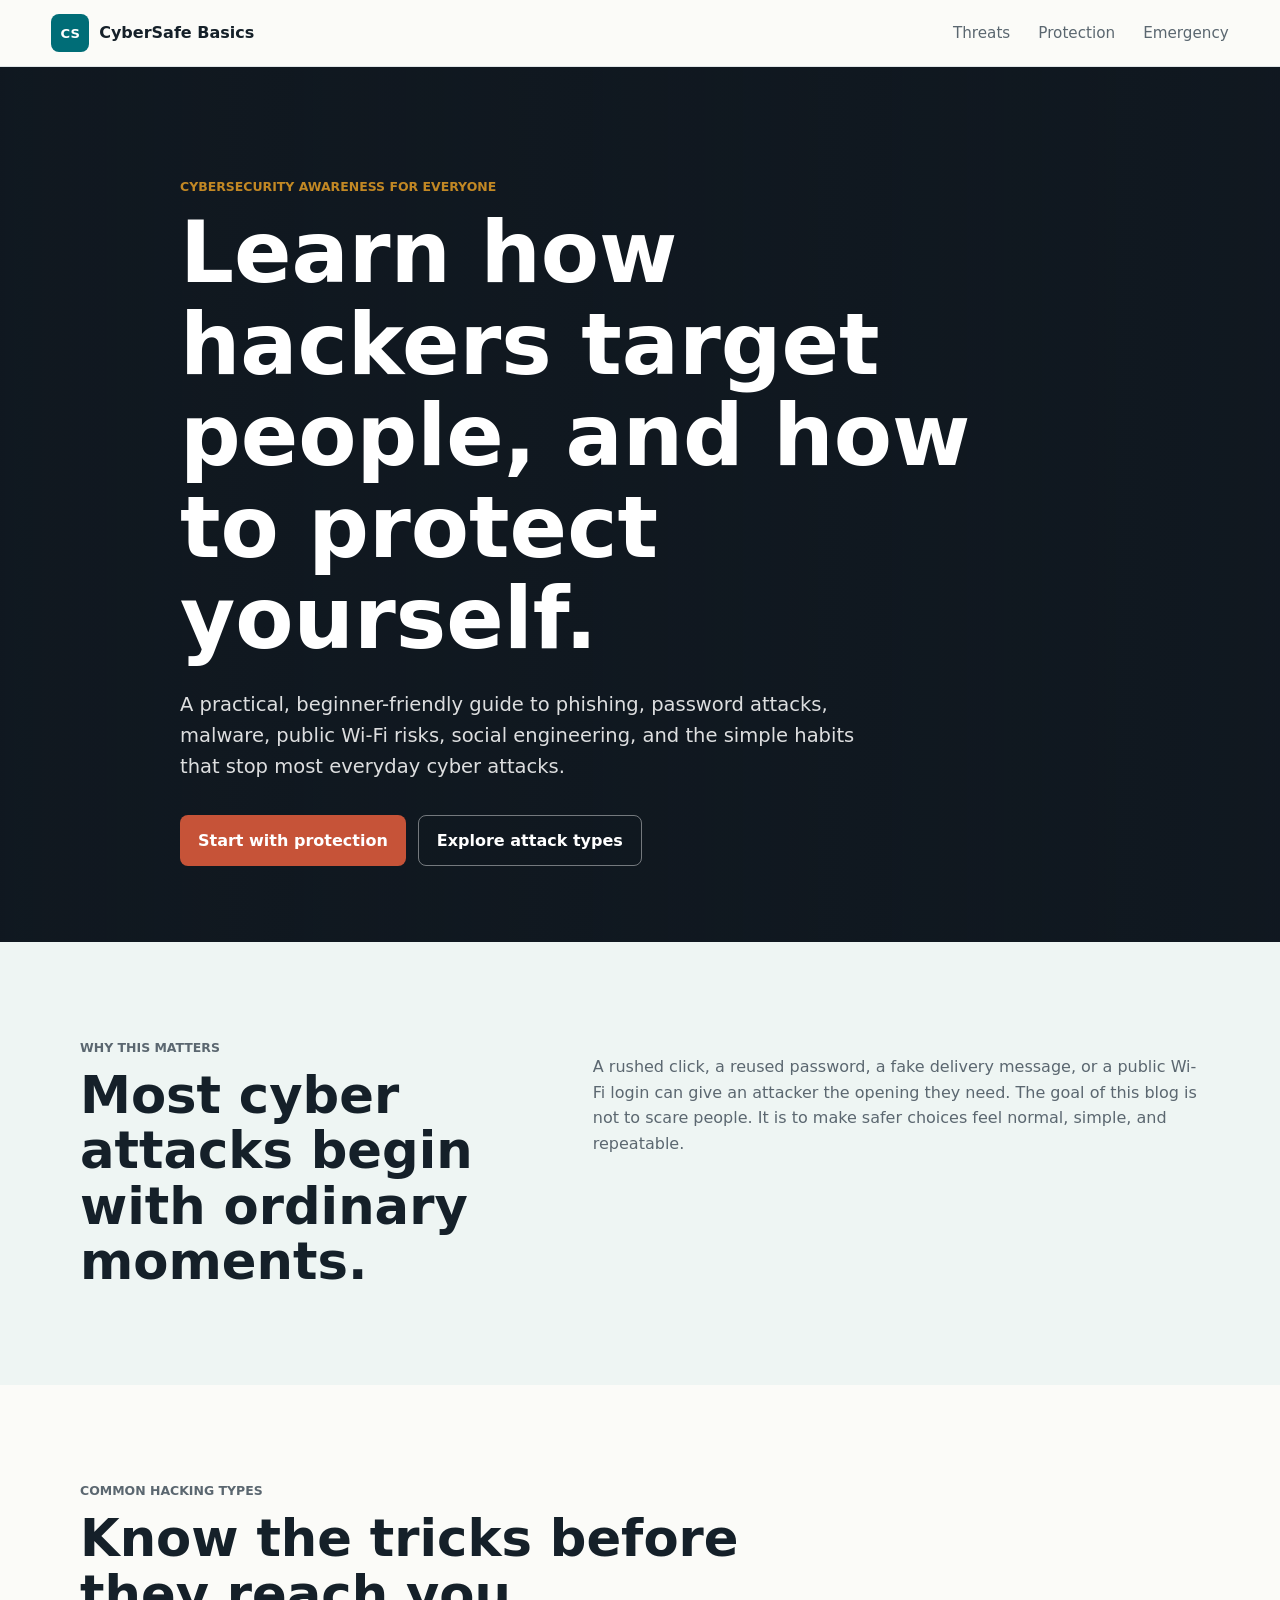
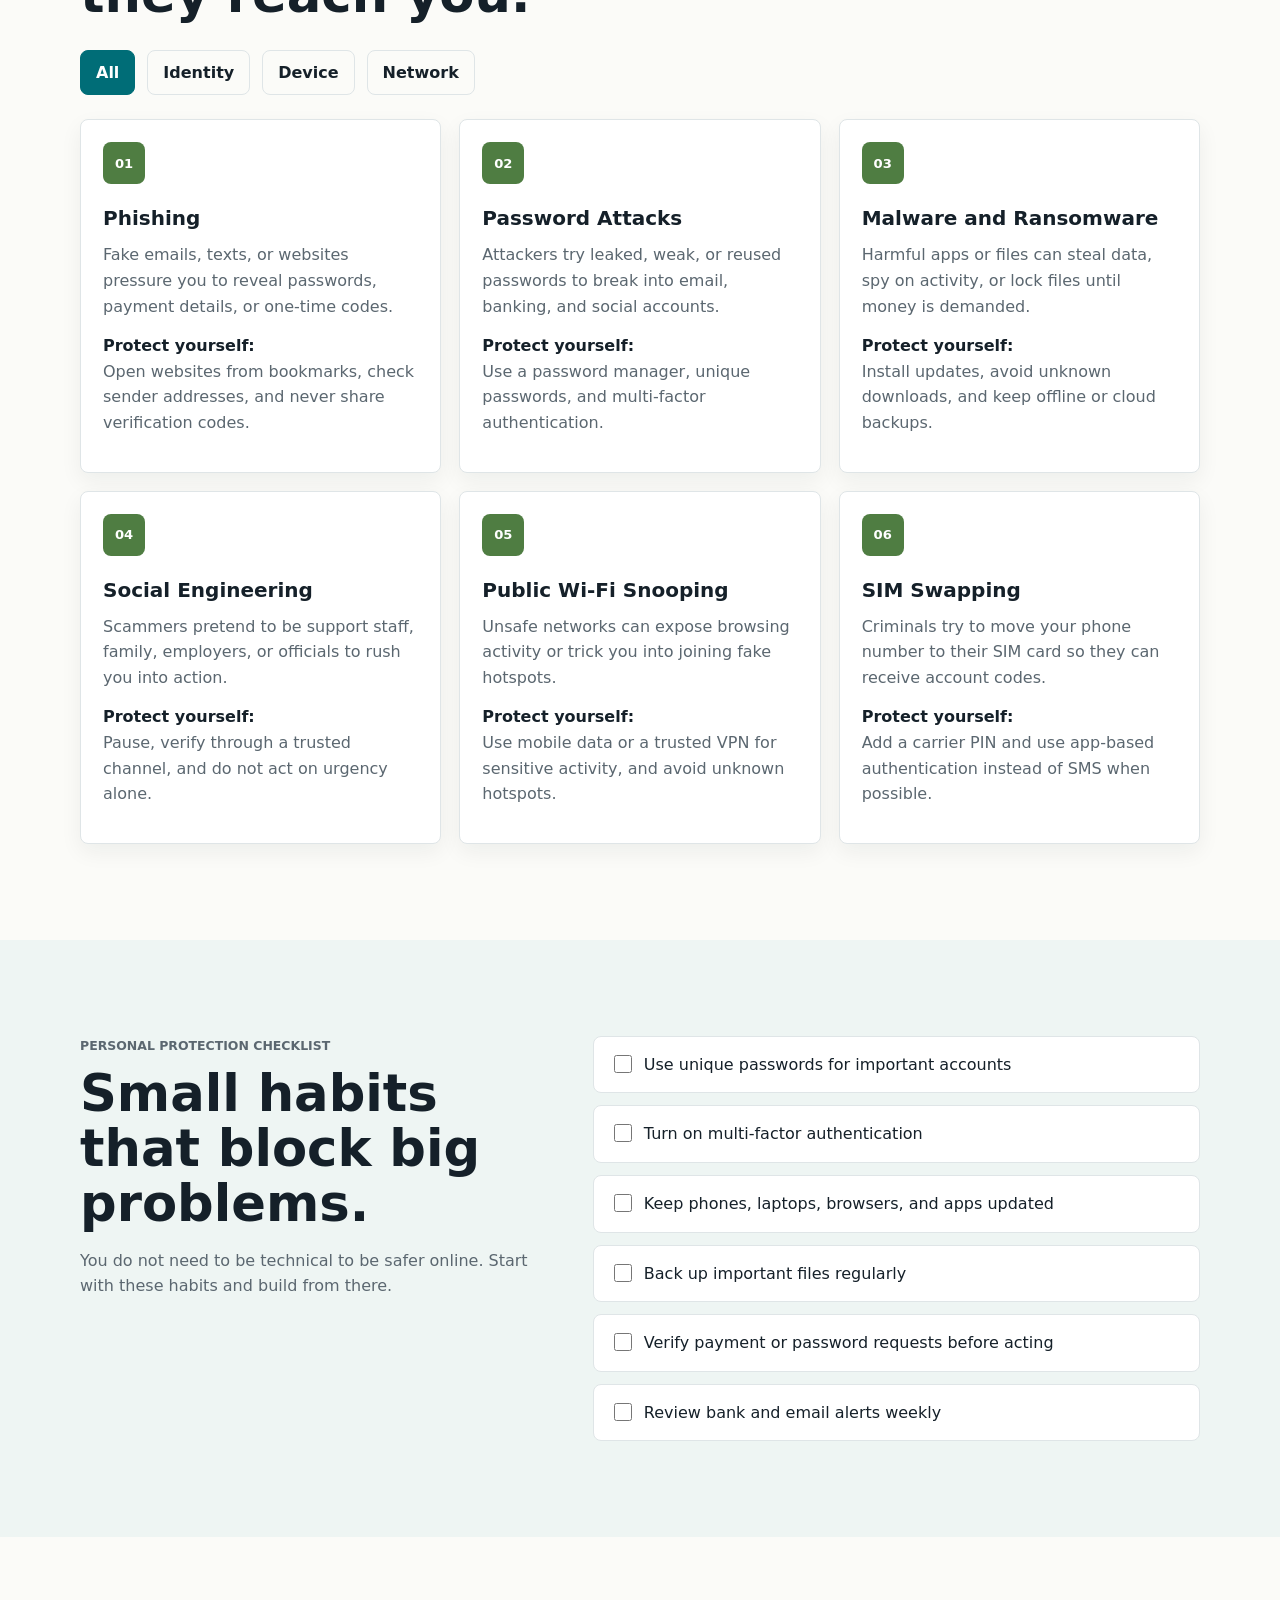
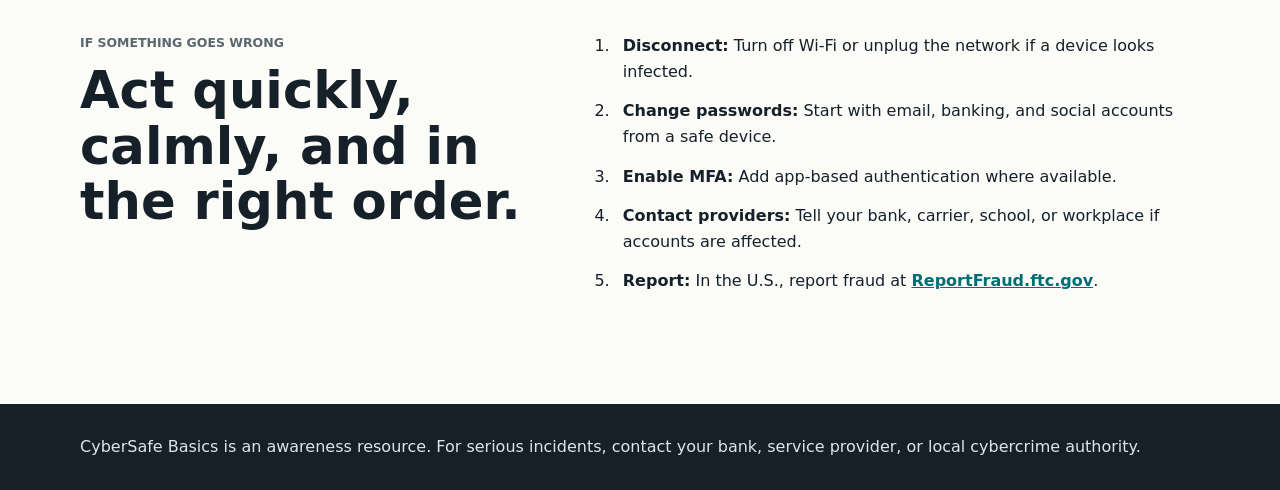
==== index.html @ d91db620 "Create cybersecurity awareness blog" ====
<!doctype html>
<html lang="en">
  <head>
    <meta charset="utf-8">
    <meta name="viewport" content="width=device-width, initial-scale=1">
    <meta
      name="description"
      content="Cybersecurity awareness blog with plain-language guides to common hacking methods and practical protection steps."
    >
    <title>CyberSafe Basics | Cybersecurity Awareness Blog</title>
    <link rel="preconnect" href="https://images.unsplash.com">
    <link rel="stylesheet" href="styles.css">
  </head>
  <body>
    <header class="site-header">
      <a class="brand" href="#top" aria-label="CyberSafe Basics home">
        <span class="brand-mark" aria-hidden="true">CS</span>
        <span>CyberSafe Basics</span>
      </a>
      <nav class="site-nav" aria-label="Primary navigation">
        <a href="#threats">Threats</a>
        <a href="#protect">Protection</a>
        <a href="#response">Emergency</a>
      </nav>
    </header>

    <main id="top">
      <section class="hero" aria-labelledby="hero-title">
        <div class="hero-media" aria-hidden="true"></div>
        <div class="hero-content">
          <p class="eyebrow">Cybersecurity awareness for everyone</p>
          <h1 id="hero-title">Learn how hackers target people, and how to protect yourself.</h1>
          <p class="hero-copy">
            A practical, beginner-friendly guide to phishing, password attacks, malware, public Wi-Fi risks,
            social engineering, and the simple habits that stop most everyday cyber attacks.
          </p>
          <div class="hero-actions">
            <a class="button button-primary" href="#protect">Start with protection</a>
            <a class="button button-secondary" href="#threats">Explore attack types</a>
          </div>
        </div>
      </section>

      <section class="intro section-band" aria-labelledby="intro-title">
        <div class="section-inner intro-grid">
          <div>
            <p class="eyebrow">Why this matters</p>
            <h2 id="intro-title">Most cyber attacks begin with ordinary moments.</h2>
          </div>
          <p>
            A rushed click, a reused password, a fake delivery message, or a public Wi-Fi login can give an attacker
            the opening they need. The goal of this blog is not to scare people. It is to make safer choices feel
            normal, simple, and repeatable.
          </p>
        </div>
      </section>

      <section class="section" id="threats" aria-labelledby="threats-title">
        <div class="section-inner">
          <div class="section-heading">
            <p class="eyebrow">Common hacking types</p>
            <h2 id="threats-title">Know the tricks before they reach you.</h2>
          </div>

          <div class="filter-bar" aria-label="Filter threat cards">
            <button class="filter-button is-active" type="button" data-filter="all">All</button>
            <button class="filter-button" type="button" data-filter="identity">Identity</button>
            <button class="filter-button" type="button" data-filter="device">Device</button>
            <button class="filter-button" type="button" data-filter="network">Network</button>
          </div>

          <div class="card-grid">
            <article class="threat-card" data-category="identity">
              <span class="card-icon" aria-hidden="true">01</span>
              <h3>Phishing</h3>
              <p>
                Fake emails, texts, or websites pressure you to reveal passwords, payment details, or one-time codes.
              </p>
              <strong>Protect yourself:</strong>
              <p>Open websites from bookmarks, check sender addresses, and never share verification codes.</p>
            </article>

            <article class="threat-card" data-category="identity">
              <span class="card-icon" aria-hidden="true">02</span>
              <h3>Password Attacks</h3>
              <p>
                Attackers try leaked, weak, or reused passwords to break into email, banking, and social accounts.
              </p>
              <strong>Protect yourself:</strong>
              <p>Use a password manager, unique passwords, and multi-factor authentication.</p>
            </article>

            <article class="threat-card" data-category="device">
              <span class="card-icon" aria-hidden="true">03</span>
              <h3>Malware and Ransomware</h3>
              <p>
                Harmful apps or files can steal data, spy on activity, or lock files until money is demanded.
              </p>
              <strong>Protect yourself:</strong>
              <p>Install updates, avoid unknown downloads, and keep offline or cloud backups.</p>
            </article>

            <article class="threat-card" data-category="identity">
              <span class="card-icon" aria-hidden="true">04</span>
              <h3>Social Engineering</h3>
              <p>
                Scammers pretend to be support staff, family, employers, or officials to rush you into action.
              </p>
              <strong>Protect yourself:</strong>
              <p>Pause, verify through a trusted channel, and do not act on urgency alone.</p>
            </article>

            <article class="threat-card" data-category="network">
              <span class="card-icon" aria-hidden="true">05</span>
              <h3>Public Wi-Fi Snooping</h3>
              <p>
                Unsafe networks can expose browsing activity or trick you into joining fake hotspots.
              </p>
              <strong>Protect yourself:</strong>
              <p>Use mobile data or a trusted VPN for sensitive activity, and avoid unknown hotspots.</p>
            </article>

            <article class="threat-card" data-category="identity">
              <span class="card-icon" aria-hidden="true">06</span>
              <h3>SIM Swapping</h3>
              <p>
                Criminals try to move your phone number to their SIM card so they can receive account codes.
              </p>
              <strong>Protect yourself:</strong>
              <p>Add a carrier PIN and use app-based authentication instead of SMS when possible.</p>
            </article>
          </div>
        </div>
      </section>

      <section class="section section-band" id="protect" aria-labelledby="protect-title">
        <div class="section-inner protection-layout">
          <div class="section-heading">
            <p class="eyebrow">Personal protection checklist</p>
            <h2 id="protect-title">Small habits that block big problems.</h2>
            <p>
              You do not need to be technical to be safer online. Start with these habits and build from there.
            </p>
          </div>
          <div class="checklist">
            <label><input type="checkbox"> Use unique passwords for important accounts</label>
            <label><input type="checkbox"> Turn on multi-factor authentication</label>
            <label><input type="checkbox"> Keep phones, laptops, browsers, and apps updated</label>
            <label><input type="checkbox"> Back up important files regularly</label>
            <label><input type="checkbox"> Verify payment or password requests before acting</label>
            <label><input type="checkbox"> Review bank and email alerts weekly</label>
          </div>
        </div>
      </section>

      <section class="section" id="response" aria-labelledby="response-title">
        <div class="section-inner response-grid">
          <div class="section-heading">
            <p class="eyebrow">If something goes wrong</p>
            <h2 id="response-title">Act quickly, calmly, and in the right order.</h2>
          </div>
          <ol class="response-list">
            <li><strong>Disconnect:</strong> Turn off Wi-Fi or unplug the network if a device looks infected.</li>
            <li><strong>Change passwords:</strong> Start with email, banking, and social accounts from a safe device.</li>
            <li><strong>Enable MFA:</strong> Add app-based authentication where available.</li>
            <li><strong>Contact providers:</strong> Tell your bank, carrier, school, or workplace if accounts are affected.</li>
            <li><strong>Report:</strong> In the U.S., report fraud at <a href="https://reportfraud.ftc.gov/">ReportFraud.ftc.gov</a>.</li>
          </ol>
        </div>
      </section>
    </main>

    <footer class="site-footer">
      <p>CyberSafe Basics is an awareness resource. For serious incidents, contact your bank, service provider, or local cybercrime authority.</p>
    </footer>

    <script src="script.js"></script>
  </body>
</html>
---- styles.css ----
:root {
  --ink: #152029;
  --muted: #5b6770;
  --paper: #fbfbf8;
  --panel: #ffffff;
  --line: #dfe5e7;
  --aqua: #006d77;
  --green: #4f7d42;
  --gold: #c28824;
  --coral: #c65338;
  --shadow: 0 18px 45px rgba(21, 32, 41, 0.12);
}

* {
  box-sizing: border-box;
}

html {
  scroll-behavior: smooth;
}

body {
  margin: 0;
  color: var(--ink);
  background: var(--paper);
  font-family: Inter, ui-sans-serif, system-ui, -apple-system, BlinkMacSystemFont, "Segoe UI", sans-serif;
  line-height: 1.6;
}

a {
  color: inherit;
}

.site-header {
  position: sticky;
  top: 0;
  z-index: 10;
  display: flex;
  align-items: center;
  justify-content: space-between;
  gap: 24px;
  padding: 14px clamp(18px, 4vw, 54px);
  background: rgba(251, 251, 248, 0.92);
  border-bottom: 1px solid var(--line);
  backdrop-filter: blur(14px);
}

.brand,
.site-nav {
  display: flex;
  align-items: center;
}

.brand {
  gap: 10px;
  color: var(--ink);
  font-weight: 800;
  text-decoration: none;
}

.brand-mark {
  display: inline-grid;
  width: 38px;
  height: 38px;
  place-items: center;
  color: #fff;
  background: var(--aqua);
  border-radius: 8px;
  font-size: 0.82rem;
}

.site-nav {
  gap: clamp(12px, 3vw, 28px);
  color: var(--muted);
  font-size: 0.95rem;
}

.site-nav a {
  text-decoration: none;
}

.site-nav a:hover,
.site-nav a:focus {
  color: var(--aqua);
}

.hero {
  position: relative;
  min-height: 82vh;
  display: grid;
  align-items: end;
  overflow: hidden;
  background: #101820;
}

.hero-media {
  position: absolute;
  inset: 0;
  background:
    linear-gradient(90deg, rgba(16, 24, 32, 0.86), rgba(16, 24, 32, 0.32)),
    url("https://images.unsplash.com/photo-1550751827-4bd374c3f58b?auto=format&fit=crop&w=1800&q=80");
  background-position: center;
  background-size: cover;
}

.hero-content {
  position: relative;
  width: min(920px, calc(100% - 36px));
  margin: 0 auto;
  padding: 110px 0 76px;
  color: #fff;
}

.eyebrow {
  margin: 0 0 10px;
  color: var(--gold);
  font-size: 0.78rem;
  font-weight: 800;
  letter-spacing: 0;
  text-transform: uppercase;
}

.hero h1,
.section-heading h2,
.intro h2 {
  margin: 0;
  line-height: 1.08;
}

.hero h1 {
  max-width: 820px;
  font-size: clamp(2.35rem, 7vw, 5.3rem);
}

.hero-copy {
  max-width: 710px;
  margin: 24px 0 0;
  color: rgba(255, 255, 255, 0.86);
  font-size: clamp(1rem, 2vw, 1.22rem);
}

.hero-actions,
.filter-bar {
  display: flex;
  flex-wrap: wrap;
  gap: 12px;
}

.hero-actions {
  margin-top: 32px;
}

.button,
.filter-button {
  min-height: 44px;
  border-radius: 8px;
  font: inherit;
  font-weight: 800;
  cursor: pointer;
}

.button {
  display: inline-flex;
  align-items: center;
  justify-content: center;
  padding: 12px 18px;
  text-decoration: none;
}

.button-primary {
  color: #fff;
  background: var(--coral);
}

.button-secondary {
  color: #fff;
  border: 1px solid rgba(255, 255, 255, 0.42);
}

.section,
.section-band {
  padding: clamp(54px, 8vw, 96px) clamp(18px, 4vw, 54px);
}

.section-band {
  background: #eef5f3;
}

.section-inner {
  width: min(1120px, 100%);
  margin: 0 auto;
}

.intro-grid,
.protection-layout,
.response-grid {
  display: grid;
  grid-template-columns: minmax(0, 0.85fr) minmax(0, 1.15fr);
  gap: clamp(28px, 5vw, 70px);
  align-items: start;
}

.intro p,
.section-heading p {
  color: var(--muted);
}

.intro h2,
.section-heading h2 {
  max-width: 760px;
  font-size: clamp(2rem, 4vw, 3.25rem);
}

.section-heading {
  margin-bottom: 28px;
}

.filter-bar {
  margin-bottom: 24px;
}

.filter-button {
  padding: 9px 15px;
  color: var(--ink);
  background: transparent;
  border: 1px solid var(--line);
}

.filter-button.is-active,
.filter-button:hover,
.filter-button:focus {
  color: #fff;
  background: var(--aqua);
  border-color: var(--aqua);
}

.card-grid {
  display: grid;
  grid-template-columns: repeat(3, minmax(0, 1fr));
  gap: 18px;
}

.threat-card {
  min-height: 312px;
  padding: 22px;
  background: var(--panel);
  border: 1px solid var(--line);
  border-radius: 8px;
  box-shadow: 0 8px 22px rgba(21, 32, 41, 0.06);
}

.threat-card.is-hidden {
  display: none;
}

.card-icon {
  display: inline-grid;
  width: 42px;
  height: 42px;
  place-items: center;
  color: #fff;
  background: var(--green);
  border-radius: 8px;
  font-size: 0.82rem;
  font-weight: 900;
}

.threat-card h3 {
  margin: 18px 0 8px;
  font-size: 1.25rem;
}

.threat-card p {
  margin: 0 0 14px;
  color: var(--muted);
}

.checklist {
  display: grid;
  gap: 12px;
}

.checklist label {
  display: grid;
  grid-template-columns: 22px 1fr;
  gap: 12px;
  align-items: start;
  padding: 15px 16px;
  background: #fff;
  border: 1px solid var(--line);
  border-radius: 8px;
}

.checklist input {
  width: 18px;
  height: 18px;
  margin-top: 3px;
  accent-color: var(--aqua);
}

.response-list {
  margin: 0;
  padding-left: 22px;
}

.response-list li {
  margin-bottom: 14px;
  padding-left: 8px;
}

.response-list a {
  color: var(--aqua);
  font-weight: 800;
}

.site-footer {
  padding: 30px clamp(18px, 4vw, 54px);
  color: #dfe5e7;
  background: var(--ink);
}

.site-footer p {
  width: min(1120px, 100%);
  margin: 0 auto;
}

@media (max-width: 860px) {
  .site-header,
  .site-nav {
    align-items: flex-start;
  }

  .site-header {
    flex-direction: column;
    gap: 12px;
  }

  .hero {
    min-height: 76vh;
  }

  .intro-grid,
  .protection-layout,
  .response-grid {
    grid-template-columns: 1fr;
  }

  .card-grid {
    grid-template-columns: repeat(2, minmax(0, 1fr));
  }
}

@media (max-width: 580px) {
  .site-nav {
    width: 100%;
    justify-content: space-between;
    gap: 8px;
    font-size: 0.9rem;
  }

  .hero-content {
    padding-bottom: 50px;
  }

  .hero-media {
    background:
      linear-gradient(0deg, rgba(16, 24, 32, 0.88), rgba(16, 24, 32, 0.4)),
      url("https://images.unsplash.com/photo-1550751827-4bd374c3f58b?auto=format&fit=crop&w=1000&q=75");
    background-position: center;
    background-size: cover;
  }

  .button {
    width: 100%;
  }

  .card-grid {
    grid-template-columns: 1fr;
  }
}
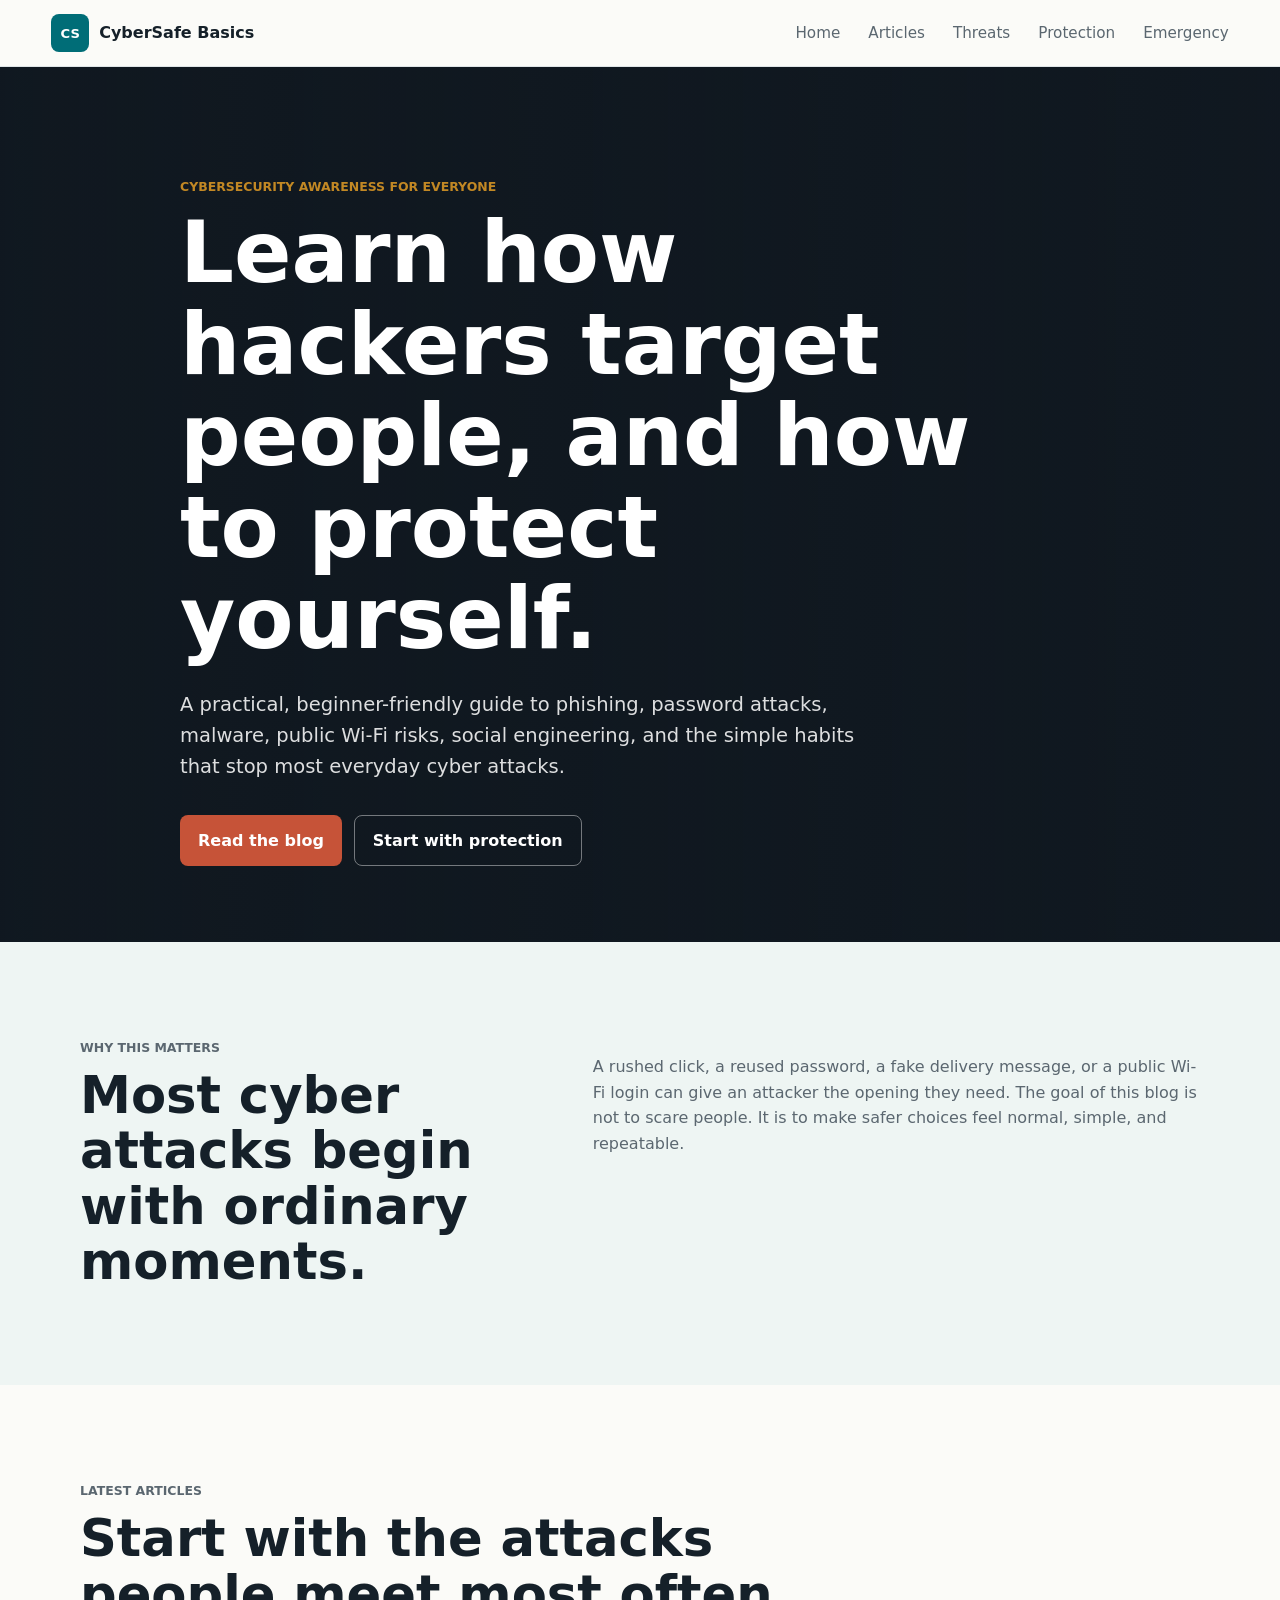
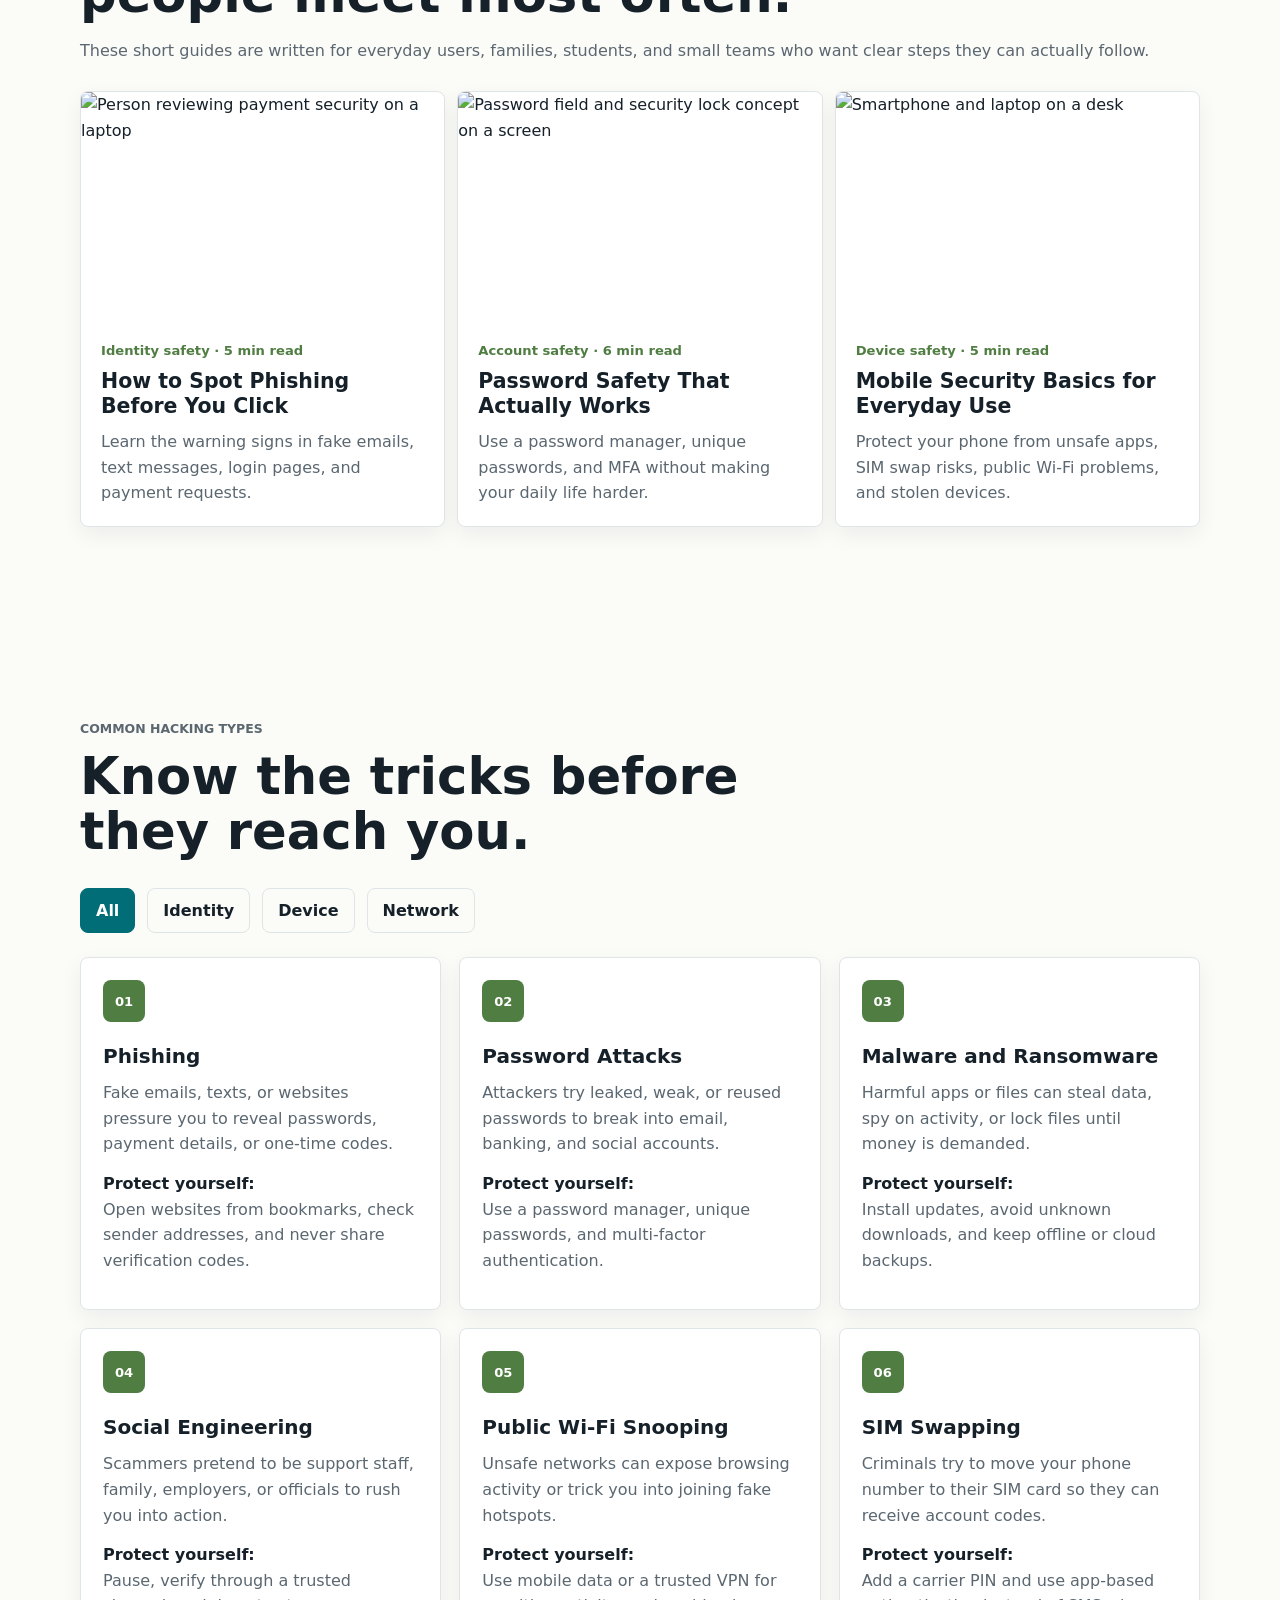
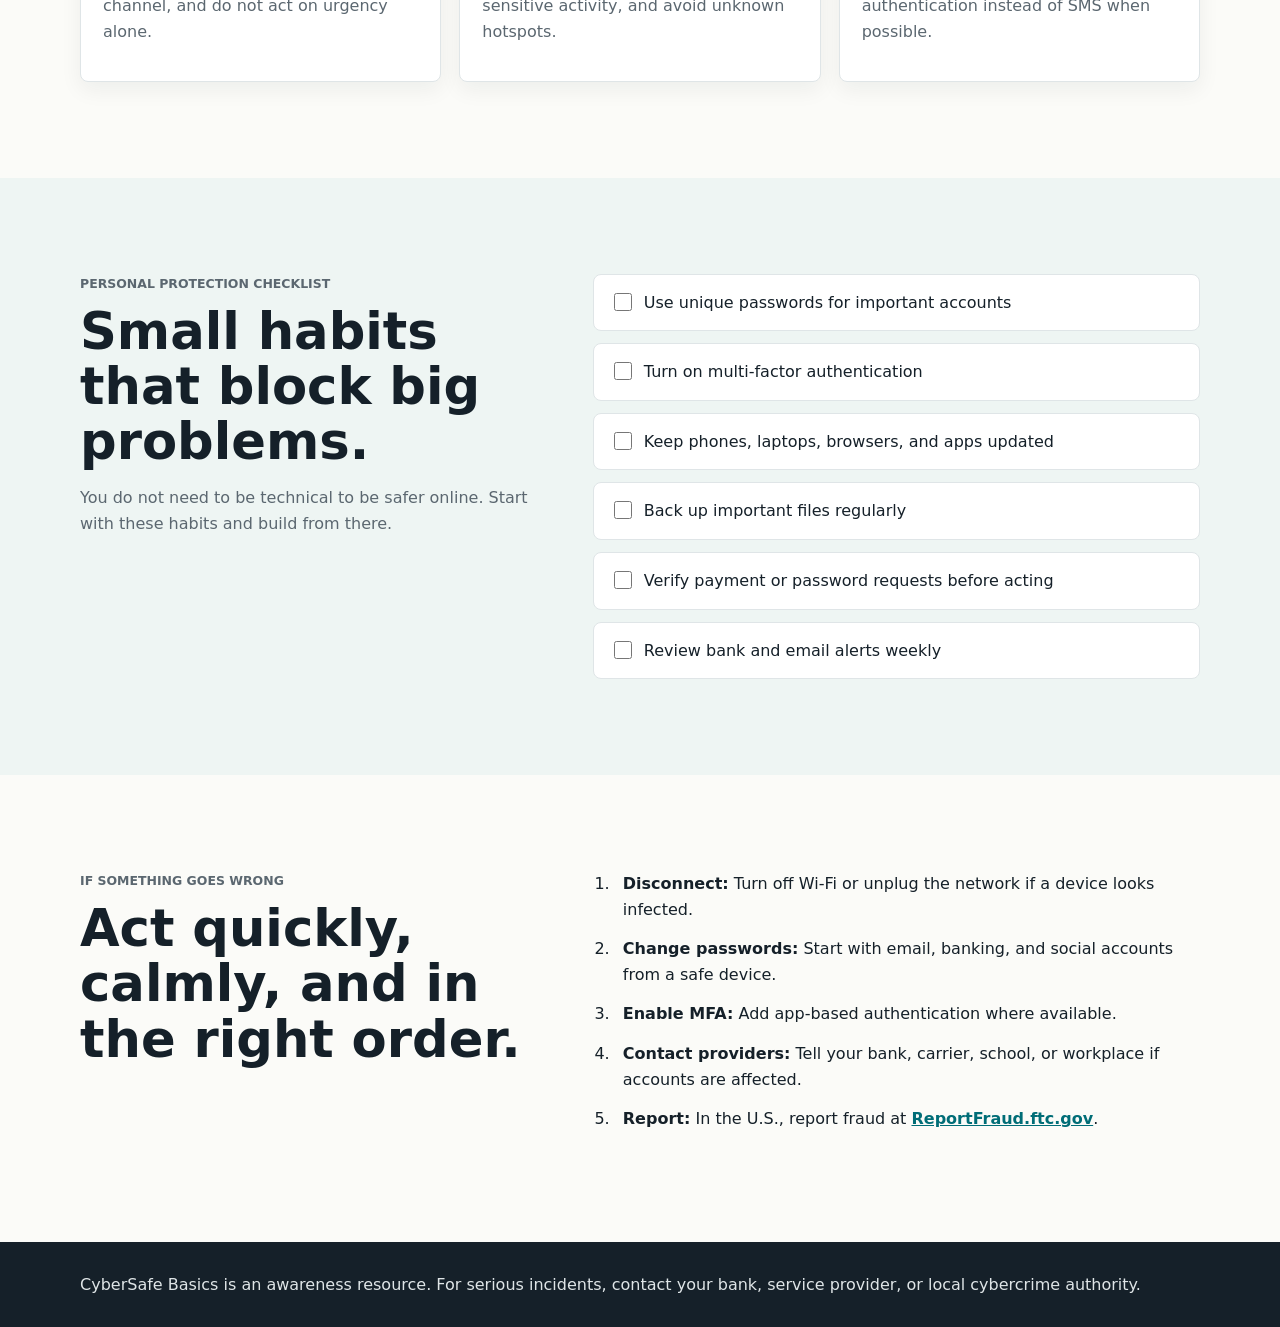
==== commit 87f37b43: "Add starter cybersecurity blog articles" ====
--- a/index.html
+++ b/index.html
@@ -18,6 +18,8 @@
         <span>CyberSafe Basics</span>
       </a>
       <nav class="site-nav" aria-label="Primary navigation">
+        <a href="index.html">Home</a>
+        <a href="#articles">Articles</a>
         <a href="#threats">Threats</a>
         <a href="#protect">Protection</a>
         <a href="#response">Emergency</a>
@@ -35,8 +37,8 @@
             social engineering, and the simple habits that stop most everyday cyber attacks.
           </p>
           <div class="hero-actions">
-            <a class="button button-primary" href="#protect">Start with protection</a>
-            <a class="button button-secondary" href="#threats">Explore attack types</a>
+            <a class="button button-primary" href="#articles">Read the blog</a>
+            <a class="button button-secondary" href="#protect">Start with protection</a>
           </div>
         </div>
       </section>
@@ -52,6 +54,57 @@
             the opening they need. The goal of this blog is not to scare people. It is to make safer choices feel
             normal, simple, and repeatable.
           </p>
+        </div>
+      </section>
+
+      <section class="section" id="articles" aria-labelledby="articles-title">
+        <div class="section-inner">
+          <div class="section-heading">
+            <p class="eyebrow">Latest articles</p>
+            <h2 id="articles-title">Start with the attacks people meet most often.</h2>
+            <p>
+              These short guides are written for everyday users, families, students, and small teams who want clear
+              steps they can actually follow.
+            </p>
+          </div>
+
+          <div class="article-grid">
+            <article class="article-card">
+              <img
+                src="https://images.unsplash.com/photo-1563013544-824ae1b704d3?auto=format&fit=crop&w=900&q=78"
+                alt="Person reviewing payment security on a laptop"
+              >
+              <div class="article-card-body">
+                <p class="article-meta">Identity safety · 5 min read</p>
+                <h3><a href="posts/phishing.html">How to Spot Phishing Before You Click</a></h3>
+                <p>Learn the warning signs in fake emails, text messages, login pages, and payment requests.</p>
+              </div>
+            </article>
+
+            <article class="article-card">
+              <img
+                src="https://images.unsplash.com/photo-1614064641938-3bbee52942c7?auto=format&fit=crop&w=900&q=78"
+                alt="Password field and security lock concept on a screen"
+              >
+              <div class="article-card-body">
+                <p class="article-meta">Account safety · 6 min read</p>
+                <h3><a href="posts/password-safety.html">Password Safety That Actually Works</a></h3>
+                <p>Use a password manager, unique passwords, and MFA without making your daily life harder.</p>
+              </div>
+            </article>
+
+            <article class="article-card">
+              <img
+                src="https://images.unsplash.com/photo-1516321318423-f06f85e504b3?auto=format&fit=crop&w=900&q=78"
+                alt="Smartphone and laptop on a desk"
+              >
+              <div class="article-card-body">
+                <p class="article-meta">Device safety · 5 min read</p>
+                <h3><a href="posts/mobile-security.html">Mobile Security Basics for Everyday Use</a></h3>
+                <p>Protect your phone from unsafe apps, SIM swap risks, public Wi-Fi problems, and stolen devices.</p>
+              </div>
+            </article>
+          </div>
         </div>
       </section>
 
--- a/styles.css
+++ b/styles.css
@@ -140,7 +140,8 @@
 }
 
 .hero-actions,
-.filter-bar {
+.filter-bar,
+.article-grid {
   display: flex;
   flex-wrap: wrap;
   gap: 12px;
@@ -238,6 +239,58 @@
   display: grid;
   grid-template-columns: repeat(3, minmax(0, 1fr));
   gap: 18px;
+}
+
+.article-grid {
+  align-items: stretch;
+}
+
+.article-card {
+  flex: 1 1 280px;
+  min-width: 0;
+  overflow: hidden;
+  background: var(--panel);
+  border: 1px solid var(--line);
+  border-radius: 8px;
+  box-shadow: 0 8px 22px rgba(21, 32, 41, 0.06);
+}
+
+.article-card img {
+  display: block;
+  width: 100%;
+  aspect-ratio: 16 / 10;
+  object-fit: cover;
+}
+
+.article-card-body {
+  padding: 20px;
+}
+
+.article-meta {
+  margin: 0 0 8px;
+  color: var(--green);
+  font-size: 0.82rem;
+  font-weight: 800;
+}
+
+.article-card h3 {
+  margin: 0 0 10px;
+  font-size: 1.28rem;
+  line-height: 1.24;
+}
+
+.article-card h3 a {
+  text-decoration: none;
+}
+
+.article-card h3 a:hover,
+.article-card h3 a:focus {
+  color: var(--aqua);
+}
+
+.article-card p:last-child {
+  margin: 0;
+  color: var(--muted);
 }
 
 .threat-card {
@@ -324,6 +377,74 @@
   margin: 0 auto;
 }
 
+.post {
+  padding-bottom: 76px;
+}
+
+.post-hero {
+  width: min(900px, calc(100% - 36px));
+  margin: 0 auto;
+  padding: clamp(64px, 9vw, 112px) 0 34px;
+}
+
+.post-hero h1 {
+  margin: 0;
+  max-width: 880px;
+  font-size: clamp(2.35rem, 6vw, 4.6rem);
+  line-height: 1.08;
+}
+
+.post-hero p:last-child {
+  max-width: 720px;
+  margin: 20px 0 0;
+  color: var(--muted);
+  font-size: clamp(1rem, 2vw, 1.2rem);
+}
+
+.post-image {
+  display: block;
+  width: min(1120px, calc(100% - 36px));
+  max-height: 520px;
+  margin: 0 auto;
+  border-radius: 8px;
+  object-fit: cover;
+  box-shadow: var(--shadow);
+}
+
+.post-body {
+  width: min(760px, calc(100% - 36px));
+  margin: 48px auto 0;
+  font-size: 1.06rem;
+}
+
+.post-body h2 {
+  margin: 36px 0 10px;
+  font-size: clamp(1.55rem, 3vw, 2.15rem);
+  line-height: 1.15;
+}
+
+.post-body p,
+.post-body li {
+  color: var(--muted);
+}
+
+.post-body li {
+  margin-bottom: 10px;
+}
+
+.tip-box {
+  margin: 34px 0;
+  padding: 18px 20px;
+  background: #eef5f3;
+  border-left: 5px solid var(--aqua);
+  border-radius: 8px;
+}
+
+.text-link {
+  color: var(--aqua);
+  font-weight: 800;
+}
+
 @media (max-width: 860px) {
   .site-header,
   .site-nav {
@@ -347,6 +468,11 @@
 
   .card-grid {
     grid-template-columns: repeat(2, minmax(0, 1fr));
+  }
+
+  .article-grid {
+    display: grid;
+    grid-template-columns: 1fr;
   }
 }
 
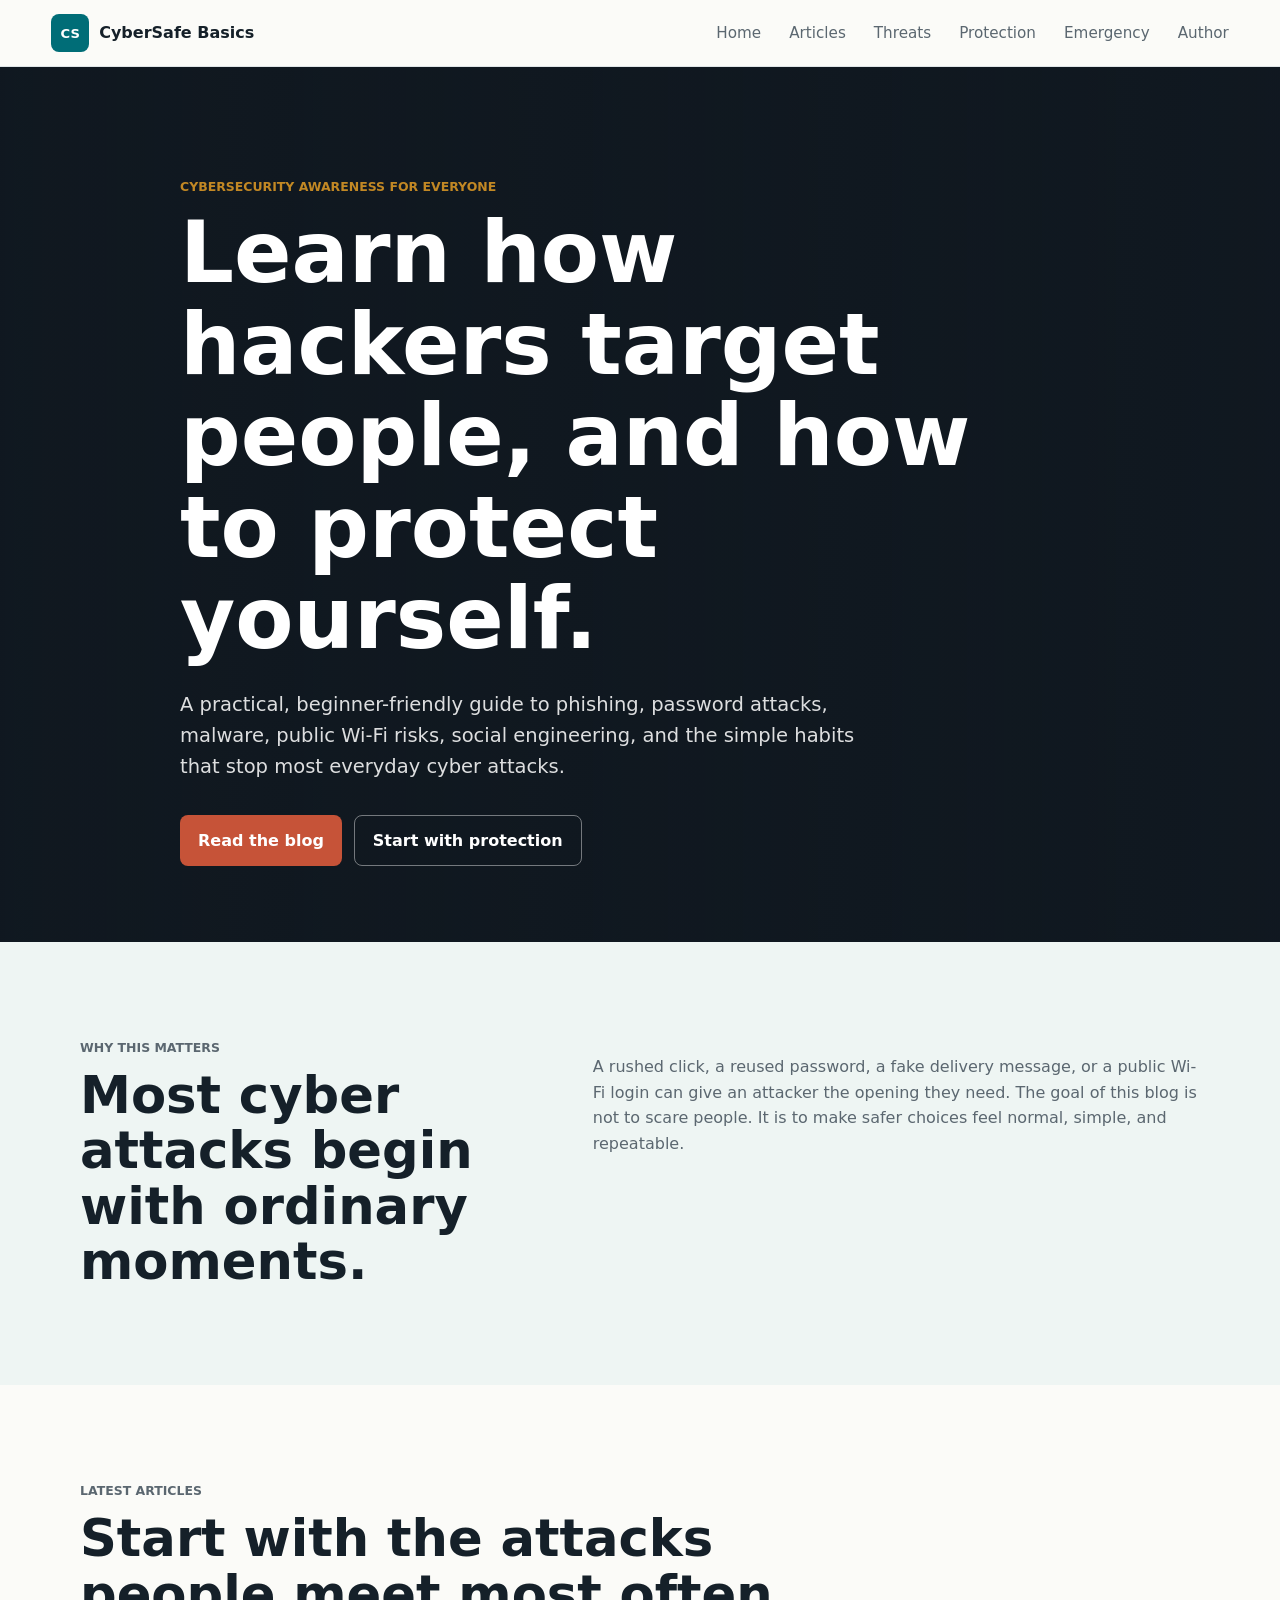
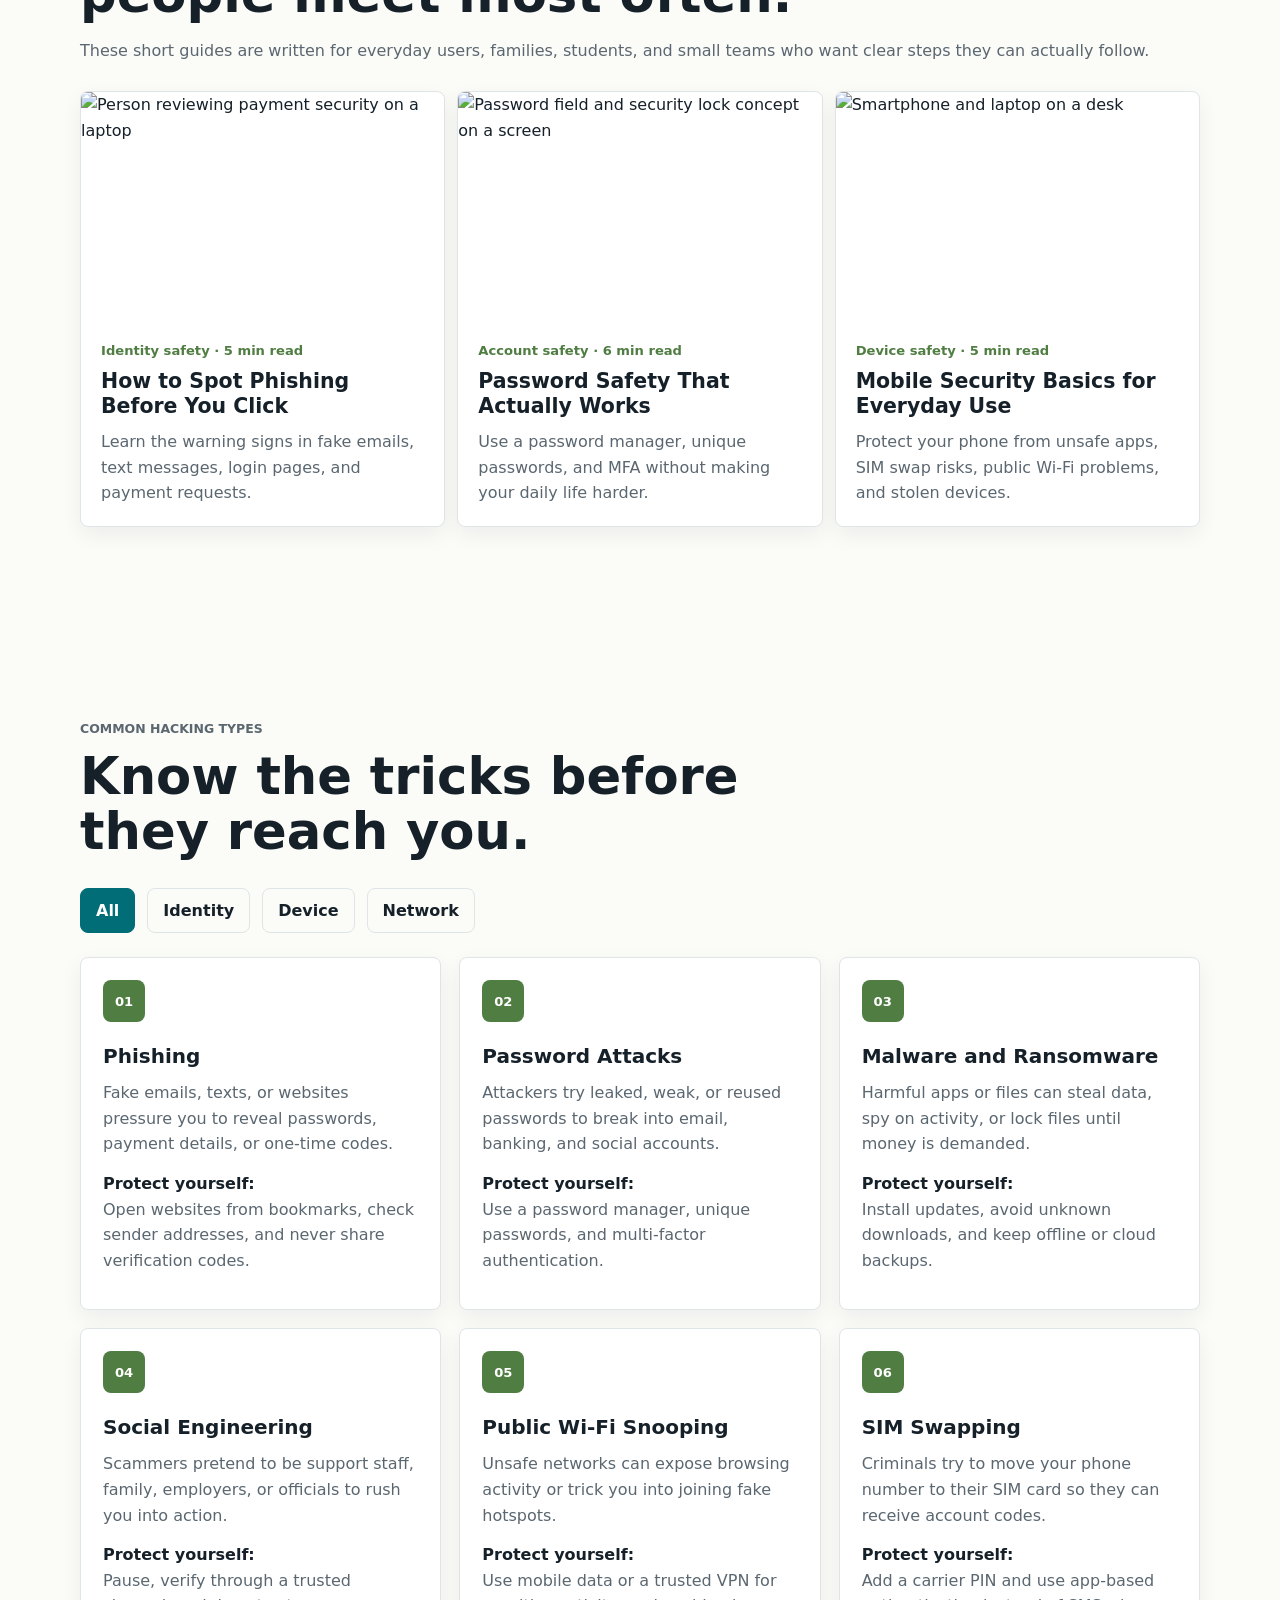
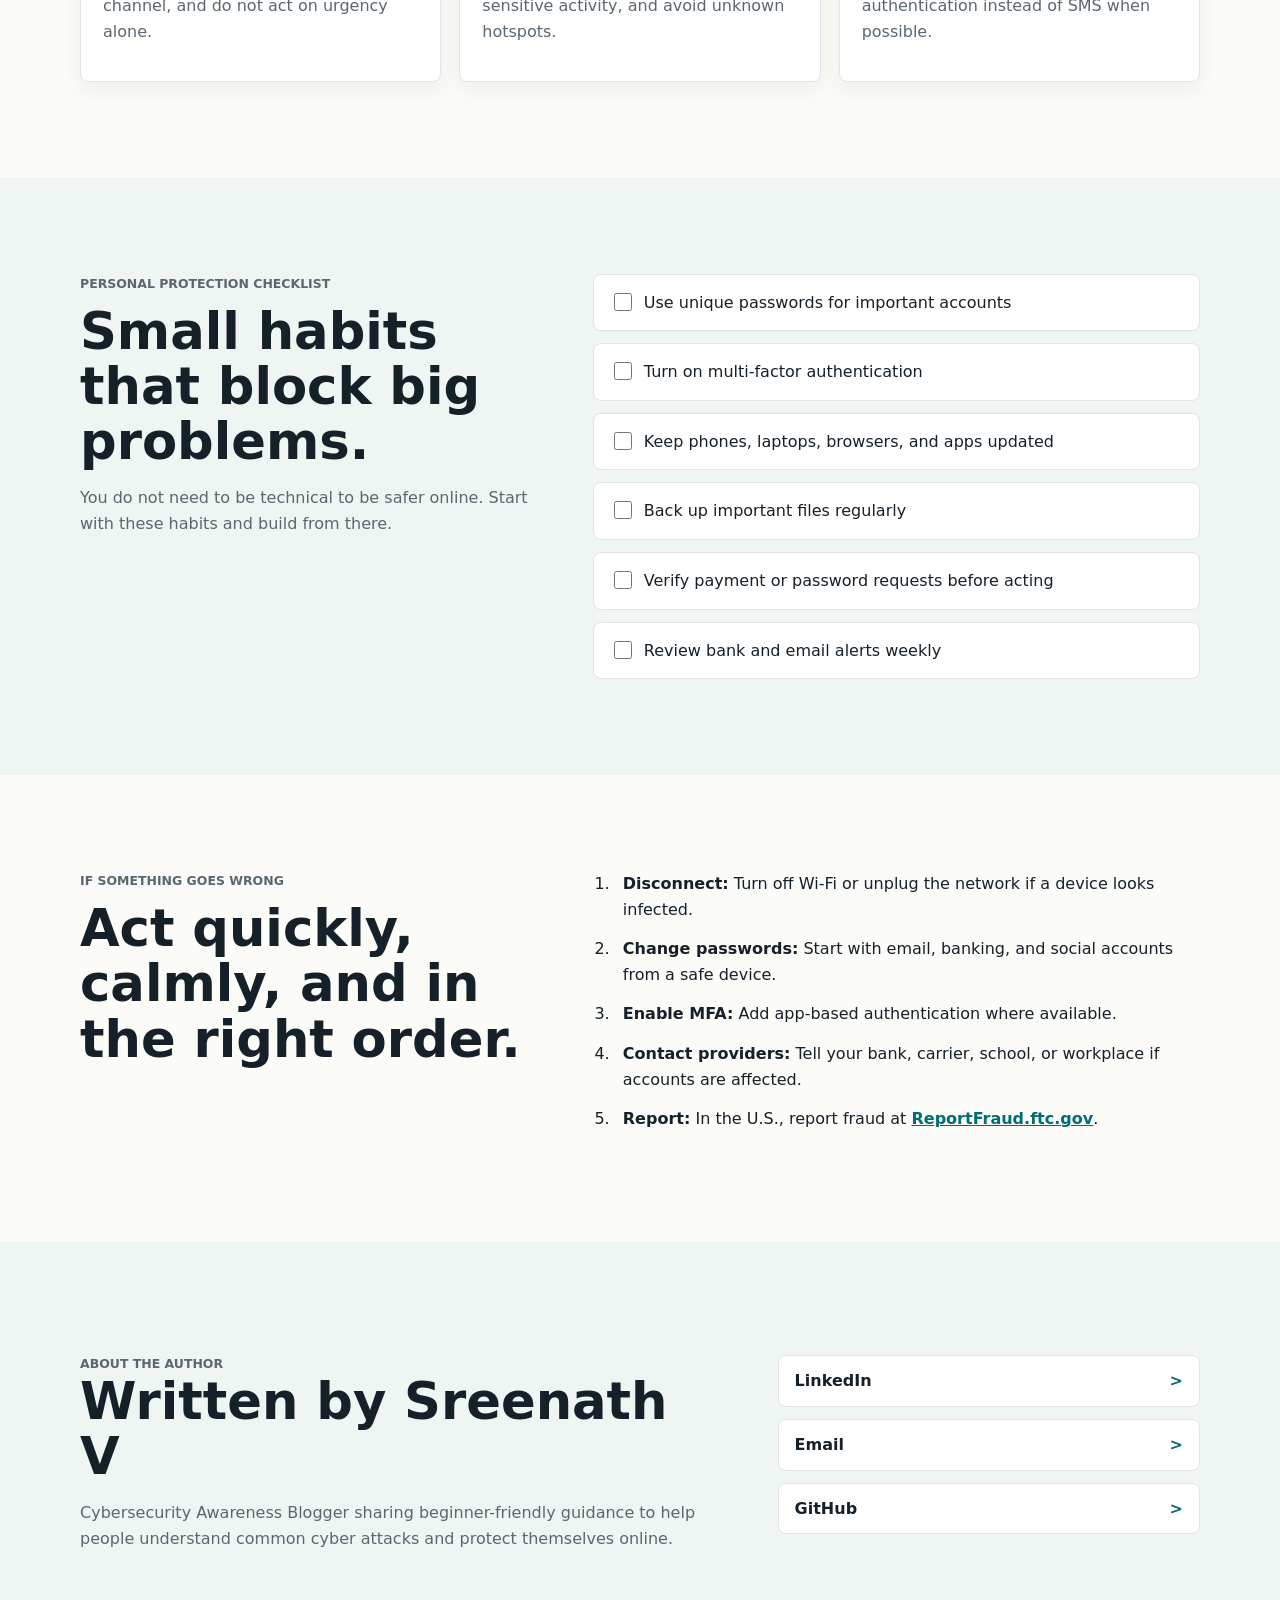
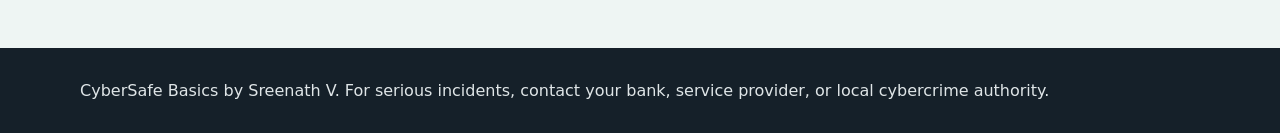
==== commit fc973445: "Add author profile and contact links" ====
--- a/index.html
+++ b/index.html
@@ -23,6 +23,7 @@
         <a href="#threats">Threats</a>
         <a href="#protect">Protection</a>
         <a href="#response">Emergency</a>
+        <a href="#author">Author</a>
       </nav>
     </header>
 
@@ -221,10 +222,28 @@
           </ol>
         </div>
       </section>
+
+      <section class="section section-band" id="author" aria-labelledby="author-title">
+        <div class="section-inner author-panel">
+          <div>
+            <p class="eyebrow">About the author</p>
+            <h2 id="author-title">Written by Sreenath V</h2>
+            <p>
+              Cybersecurity Awareness Blogger sharing beginner-friendly guidance to help people understand common cyber
+              attacks and protect themselves online.
+            </p>
+          </div>
+          <div class="author-links" aria-label="Author contact links">
+            <a href="https://www.linkedin.com/in/sreenath-v-69b3b79a">LinkedIn</a>
+            <a href="mailto:sreenath92@hotmail.com">Email</a>
+            <a href="https://github.com/Sreenath92">GitHub</a>
+          </div>
+        </div>
+      </section>
     </main>
 
     <footer class="site-footer">
-      <p>CyberSafe Basics is an awareness resource. For serious incidents, contact your bank, service provider, or local cybercrime authority.</p>
+      <p>CyberSafe Basics by Sreenath V. For serious incidents, contact your bank, service provider, or local cybercrime authority.</p>
     </footer>
 
     <script src="script.js"></script>
--- a/styles.css
+++ b/styles.css
@@ -366,6 +366,55 @@
   font-weight: 800;
 }
 
+.author-panel {
+  display: grid;
+  grid-template-columns: minmax(0, 1.2fr) minmax(240px, 0.8fr);
+  gap: clamp(24px, 5vw, 64px);
+  align-items: center;
+}
+
+.author-panel h2 {
+  margin: 0;
+  font-size: clamp(2rem, 4vw, 3.25rem);
+  line-height: 1.08;
+}
+
+.author-panel p {
+  max-width: 680px;
+  margin: 16px 0 0;
+  color: var(--muted);
+}
+
+.author-links {
+  display: grid;
+  gap: 12px;
+}
+
+.author-links a {
+  display: flex;
+  align-items: center;
+  justify-content: space-between;
+  min-height: 48px;
+  padding: 12px 16px;
+  color: var(--ink);
+  background: #fff;
+  border: 1px solid var(--line);
+  border-radius: 8px;
+  font-weight: 800;
+  text-decoration: none;
+}
+
+.author-links a::after {
+  content: ">";
+  color: var(--aqua);
+}
+
+.author-links a:hover,
+.author-links a:focus {
+  border-color: var(--aqua);
+  color: var(--aqua);
+}
+
 .site-footer {
   padding: 30px clamp(18px, 4vw, 54px);
   color: #dfe5e7;
@@ -417,6 +466,13 @@
   font-size: 1.06rem;
 }
 
+.post-author {
+  margin: 0 0 28px;
+  color: var(--green);
+  font-size: 0.95rem;
+  font-weight: 800;
+}
+
 .post-body h2 {
   margin: 36px 0 10px;
   font-size: clamp(1.55rem, 3vw, 2.15rem);
@@ -462,7 +518,8 @@
 
   .intro-grid,
   .protection-layout,
-  .response-grid {
+  .response-grid,
+  .author-panel {
     grid-template-columns: 1fr;
   }
 
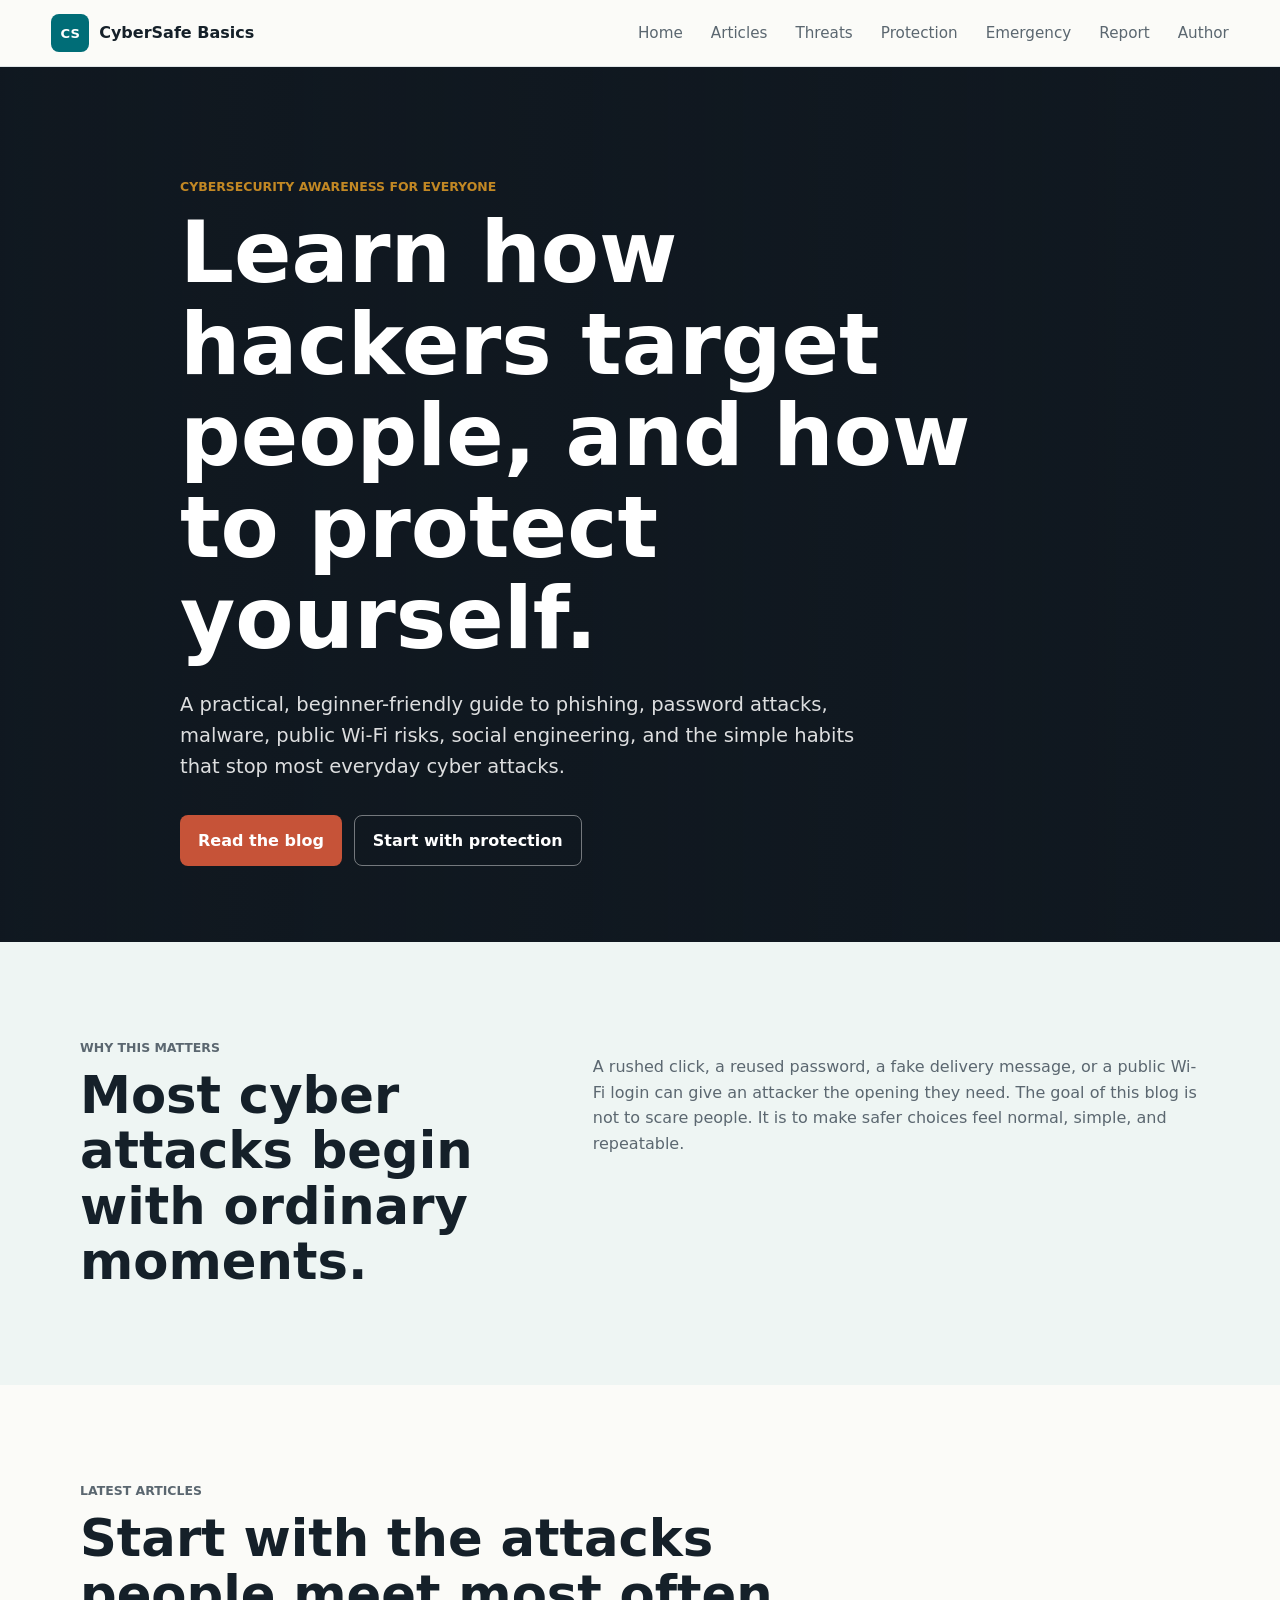
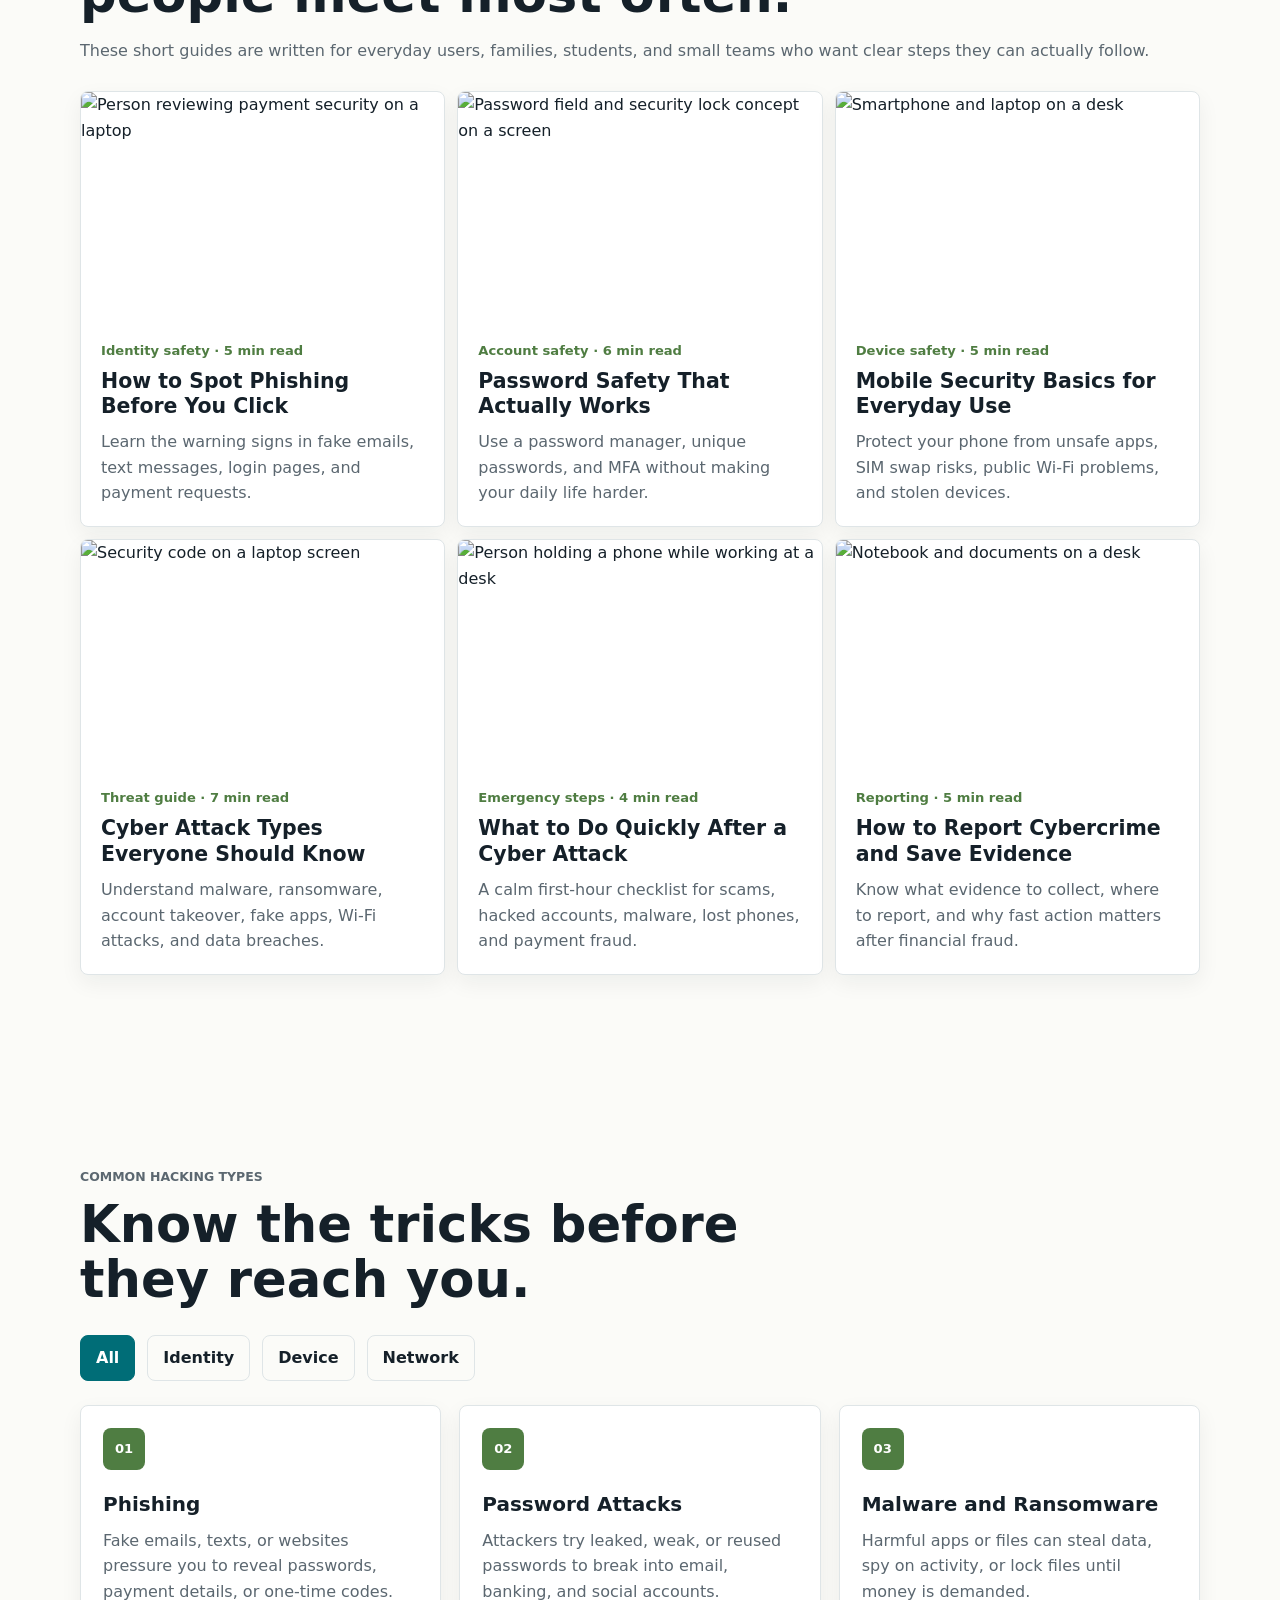
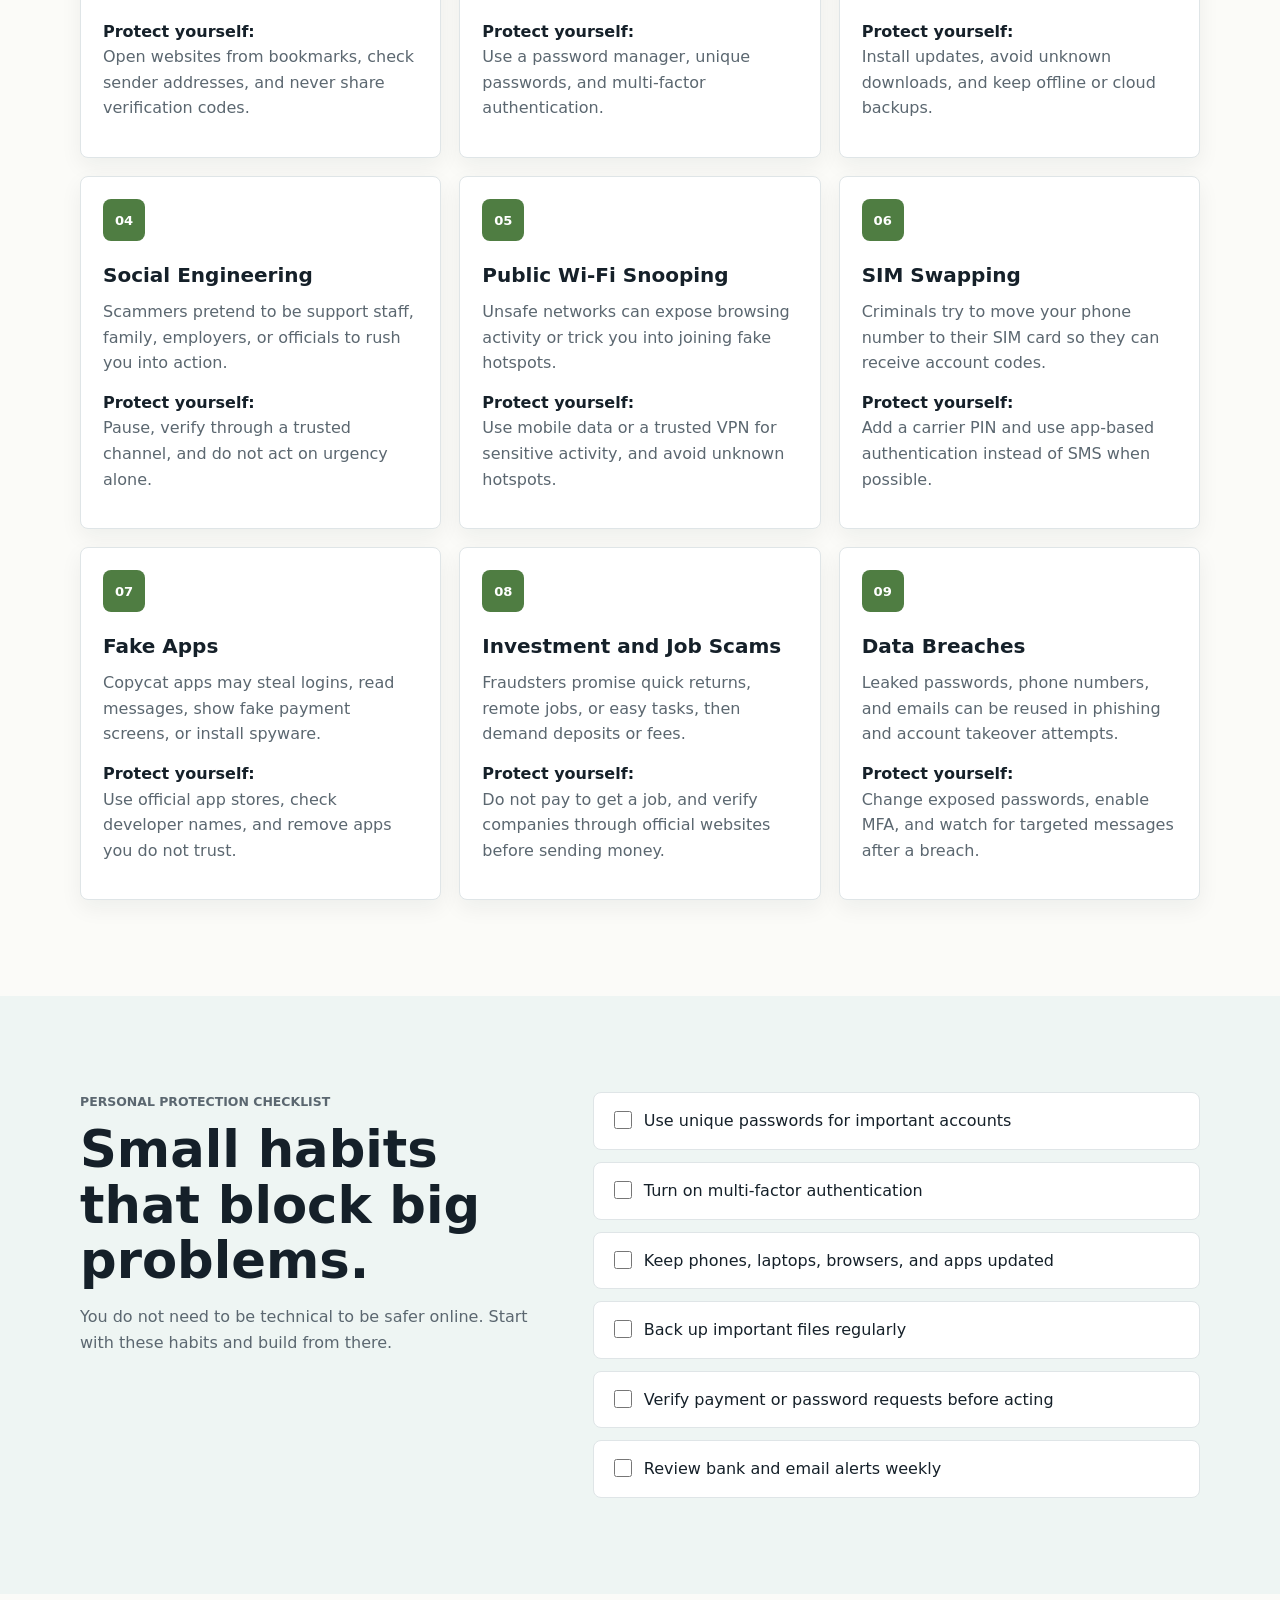
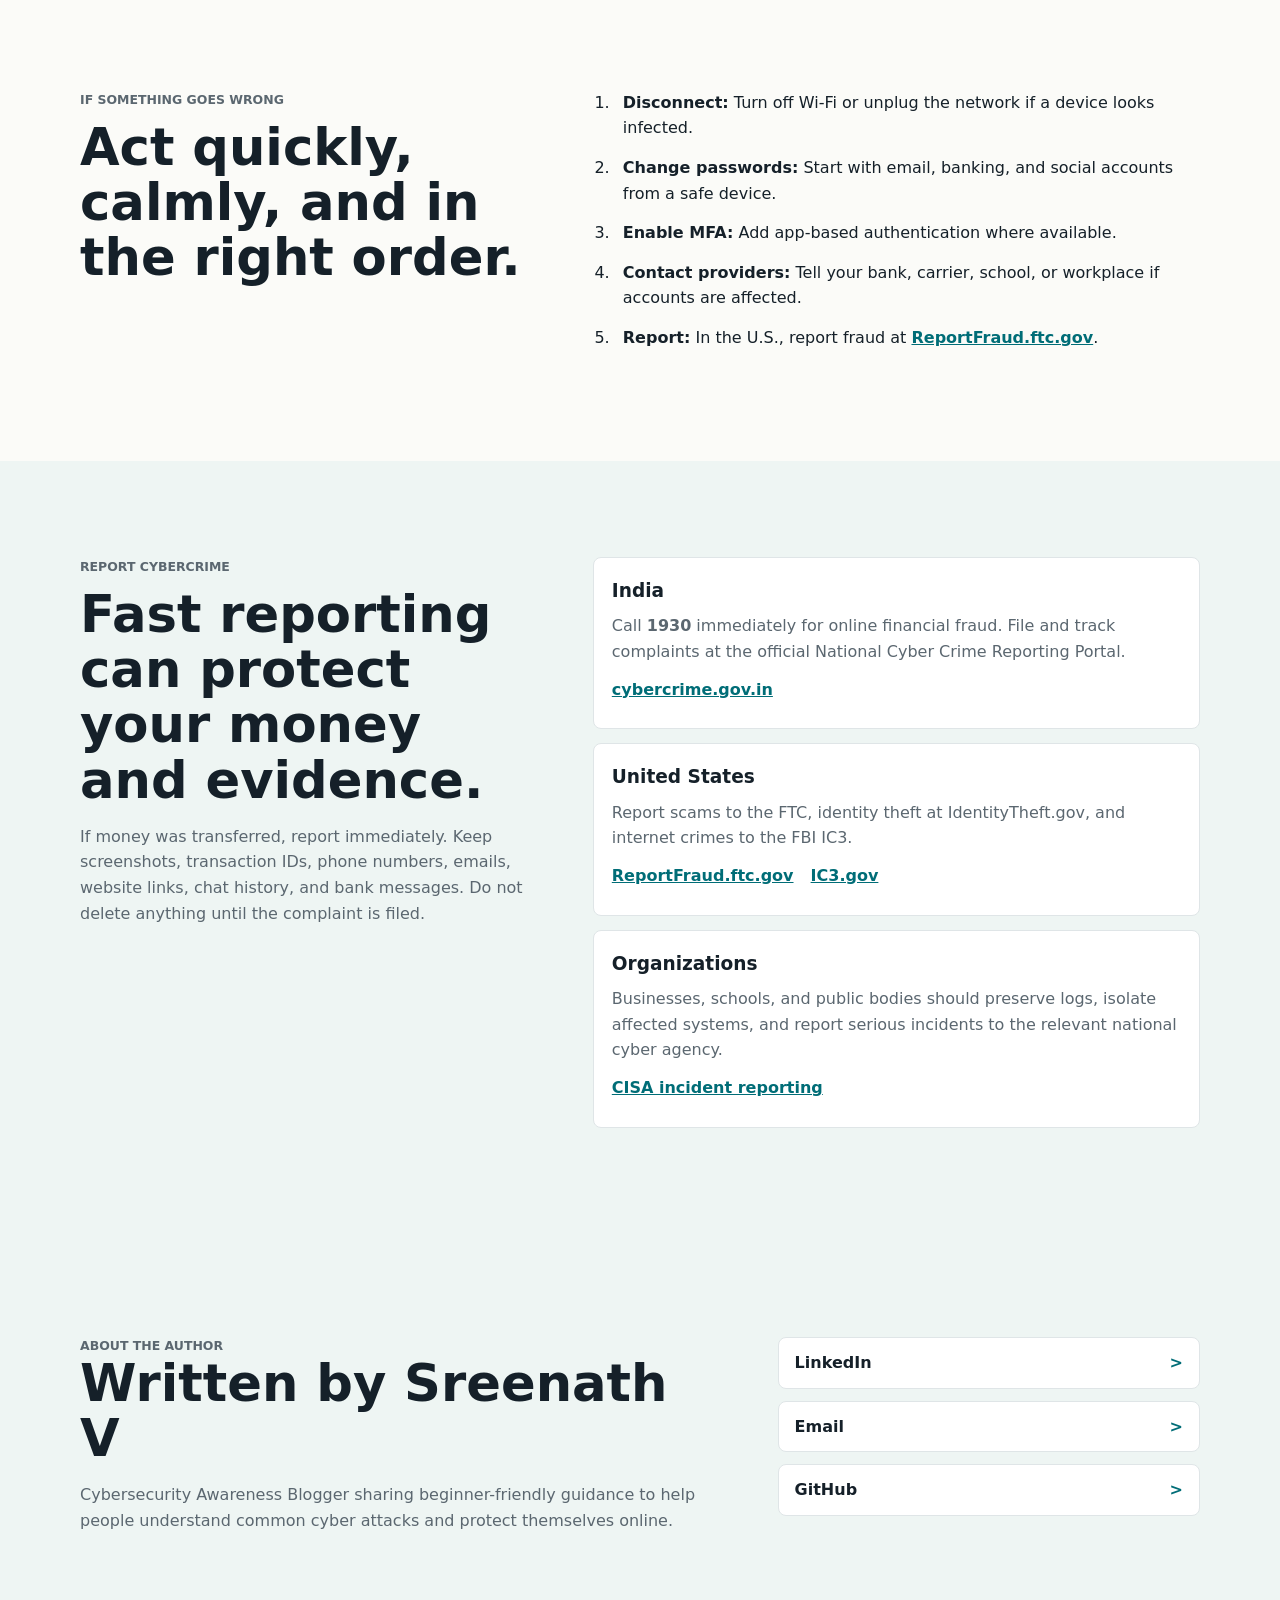
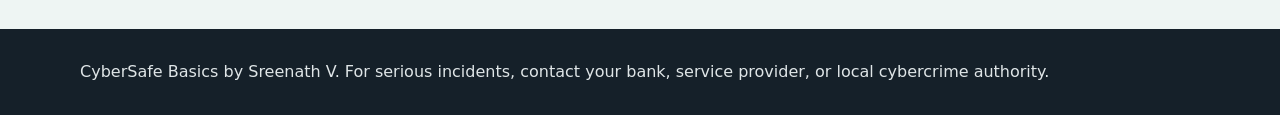
==== commit ed3324fc: "Add cyber attack response and reporting guides" ====
--- a/index.html
+++ b/index.html
@@ -23,6 +23,7 @@
         <a href="#threats">Threats</a>
         <a href="#protect">Protection</a>
         <a href="#response">Emergency</a>
+        <a href="#report">Report</a>
         <a href="#author">Author</a>
       </nav>
     </header>
@@ -105,6 +106,42 @@
                 <p>Protect your phone from unsafe apps, SIM swap risks, public Wi-Fi problems, and stolen devices.</p>
               </div>
             </article>
+
+            <article class="article-card">
+              <img
+                src="https://images.unsplash.com/photo-1515879218367-8466d910aaa4?auto=format&fit=crop&w=900&q=78"
+                alt="Security code on a laptop screen"
+              >
+              <div class="article-card-body">
+                <p class="article-meta">Threat guide · 7 min read</p>
+                <h3><a href="posts/cyber-attack-types.html">Cyber Attack Types Everyone Should Know</a></h3>
+                <p>Understand malware, ransomware, account takeover, fake apps, Wi-Fi attacks, and data breaches.</p>
+              </div>
+            </article>
+
+            <article class="article-card">
+              <img
+                src="https://images.unsplash.com/photo-1584433144859-1fc3ab64a957?auto=format&fit=crop&w=900&q=78"
+                alt="Person holding a phone while working at a desk"
+              >
+              <div class="article-card-body">
+                <p class="article-meta">Emergency steps · 4 min read</p>
+                <h3><a href="posts/what-to-do-after-cyber-attack.html">What to Do Quickly After a Cyber Attack</a></h3>
+                <p>A calm first-hour checklist for scams, hacked accounts, malware, lost phones, and payment fraud.</p>
+              </div>
+            </article>
+
+            <article class="article-card">
+              <img
+                src="https://images.unsplash.com/photo-1450101499163-c8848c66ca85?auto=format&fit=crop&w=900&q=78"
+                alt="Notebook and documents on a desk"
+              >
+              <div class="article-card-body">
+                <p class="article-meta">Reporting · 5 min read</p>
+                <h3><a href="posts/how-to-report-cybercrime.html">How to Report Cybercrime and Save Evidence</a></h3>
+                <p>Know what evidence to collect, where to report, and why fast action matters after financial fraud.</p>
+              </div>
+            </article>
           </div>
         </div>
       </section>
@@ -182,6 +219,36 @@
               </p>
               <strong>Protect yourself:</strong>
               <p>Add a carrier PIN and use app-based authentication instead of SMS when possible.</p>
+            </article>
+
+            <article class="threat-card" data-category="device">
+              <span class="card-icon" aria-hidden="true">07</span>
+              <h3>Fake Apps</h3>
+              <p>
+                Copycat apps may steal logins, read messages, show fake payment screens, or install spyware.
+              </p>
+              <strong>Protect yourself:</strong>
+              <p>Use official app stores, check developer names, and remove apps you do not trust.</p>
+            </article>
+
+            <article class="threat-card" data-category="identity">
+              <span class="card-icon" aria-hidden="true">08</span>
+              <h3>Investment and Job Scams</h3>
+              <p>
+                Fraudsters promise quick returns, remote jobs, or easy tasks, then demand deposits or fees.
+              </p>
+              <strong>Protect yourself:</strong>
+              <p>Do not pay to get a job, and verify companies through official websites before sending money.</p>
+            </article>
+
+            <article class="threat-card" data-category="network">
+              <span class="card-icon" aria-hidden="true">09</span>
+              <h3>Data Breaches</h3>
+              <p>
+                Leaked passwords, phone numbers, and emails can be reused in phishing and account takeover attempts.
+              </p>
+              <strong>Protect yourself:</strong>
+              <p>Change exposed passwords, enable MFA, and watch for targeted messages after a breach.</p>
             </article>
           </div>
         </div>
@@ -220,6 +287,38 @@
             <li><strong>Contact providers:</strong> Tell your bank, carrier, school, or workplace if accounts are affected.</li>
             <li><strong>Report:</strong> In the U.S., report fraud at <a href="https://reportfraud.ftc.gov/">ReportFraud.ftc.gov</a>.</li>
           </ol>
+        </div>
+      </section>
+
+      <section class="section section-band" id="report" aria-labelledby="report-title">
+        <div class="section-inner report-layout">
+          <div class="section-heading">
+            <p class="eyebrow">Report cybercrime</p>
+            <h2 id="report-title">Fast reporting can protect your money and evidence.</h2>
+            <p>
+              If money was transferred, report immediately. Keep screenshots, transaction IDs, phone numbers, emails,
+              website links, chat history, and bank messages. Do not delete anything until the complaint is filed.
+            </p>
+          </div>
+
+          <div class="report-cards">
+            <article>
+              <h3>India</h3>
+              <p>Call <strong>1930</strong> immediately for online financial fraud. File and track complaints at the official National Cyber Crime Reporting Portal.</p>
+              <a href="https://www.cybercrime.gov.in/">cybercrime.gov.in</a>
+            </article>
+            <article>
+              <h3>United States</h3>
+              <p>Report scams to the FTC, identity theft at IdentityTheft.gov, and internet crimes to the FBI IC3.</p>
+              <a href="https://reportfraud.ftc.gov/">ReportFraud.ftc.gov</a>
+              <a href="https://www.ic3.gov/">IC3.gov</a>
+            </article>
+            <article>
+              <h3>Organizations</h3>
+              <p>Businesses, schools, and public bodies should preserve logs, isolate affected systems, and report serious incidents to the relevant national cyber agency.</p>
+              <a href="https://www.cisa.gov/reporting-cyber-incident">CISA incident reporting</a>
+            </article>
+          </div>
         </div>
       </section>
 
--- a/styles.css
+++ b/styles.css
@@ -194,7 +194,8 @@
 
 .intro-grid,
 .protection-layout,
-.response-grid {
+.response-grid,
+.report-layout {
   display: grid;
   grid-template-columns: minmax(0, 0.85fr) minmax(0, 1.15fr);
   gap: clamp(28px, 5vw, 70px);
@@ -362,6 +363,35 @@
 }
 
 .response-list a {
+  color: var(--aqua);
+  font-weight: 800;
+}
+
+.report-cards {
+  display: grid;
+  gap: 14px;
+}
+
+.report-cards article {
+  padding: 18px;
+  background: #fff;
+  border: 1px solid var(--line);
+  border-radius: 8px;
+}
+
+.report-cards h3 {
+  margin: 0 0 8px;
+  font-size: 1.16rem;
+}
+
+.report-cards p {
+  margin: 0 0 12px;
+  color: var(--muted);
+}
+
+.report-cards a {
+  display: inline-flex;
+  margin: 0 12px 8px 0;
   color: var(--aqua);
   font-weight: 800;
 }
@@ -519,6 +549,7 @@
   .intro-grid,
   .protection-layout,
   .response-grid,
+  .report-layout,
   .author-panel {
     grid-template-columns: 1fr;
   }
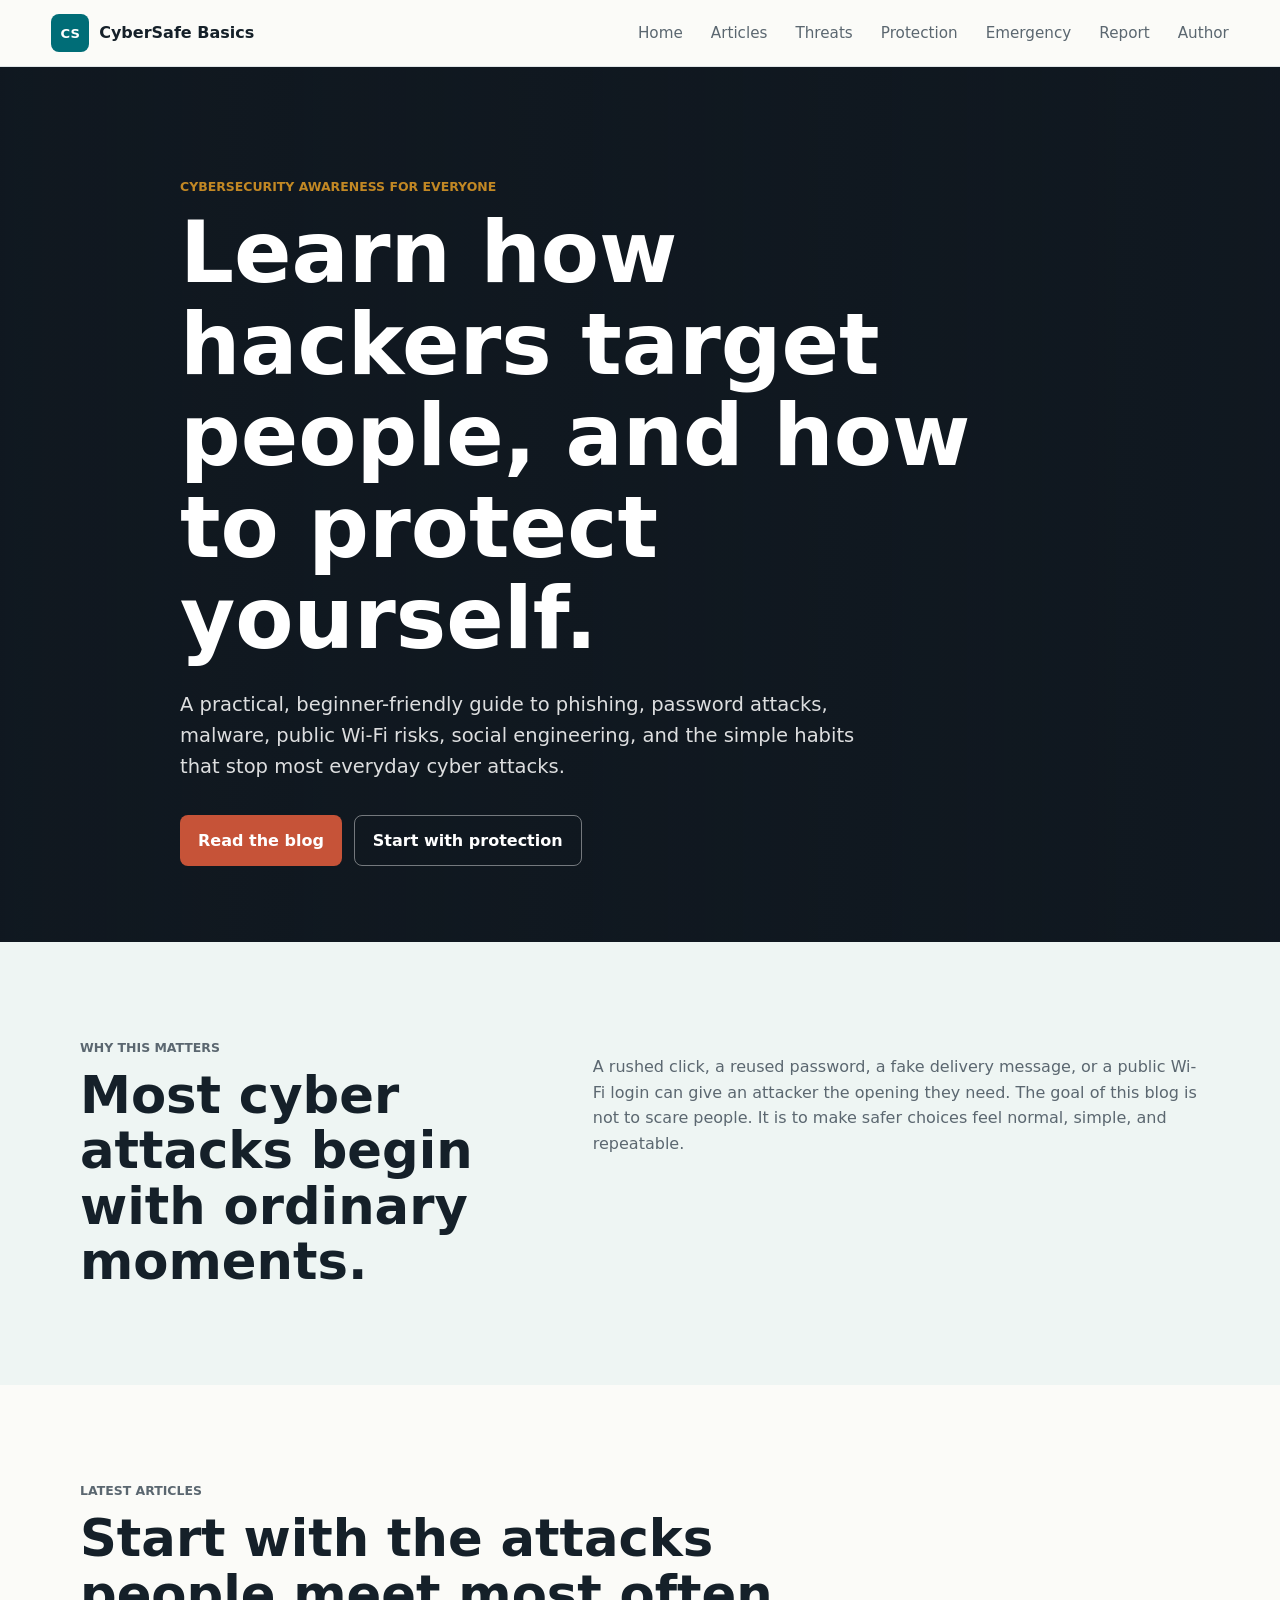
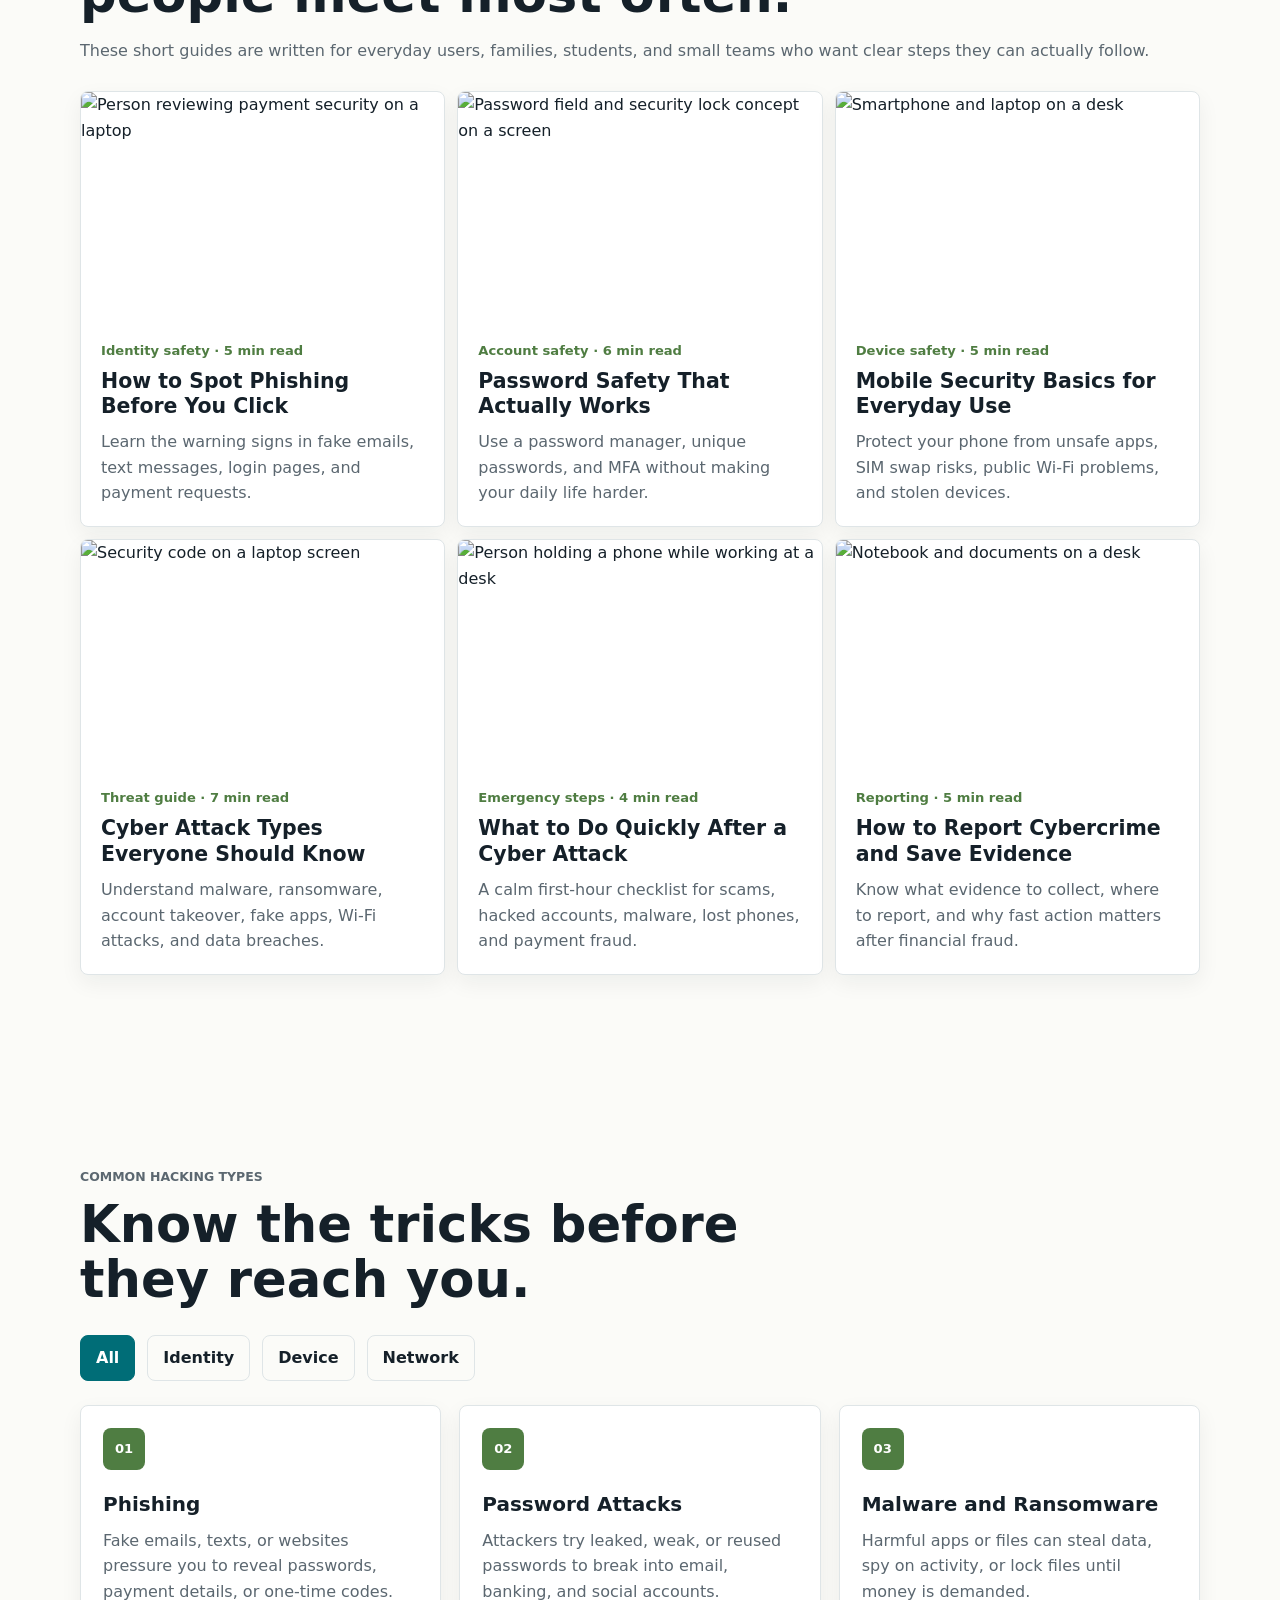
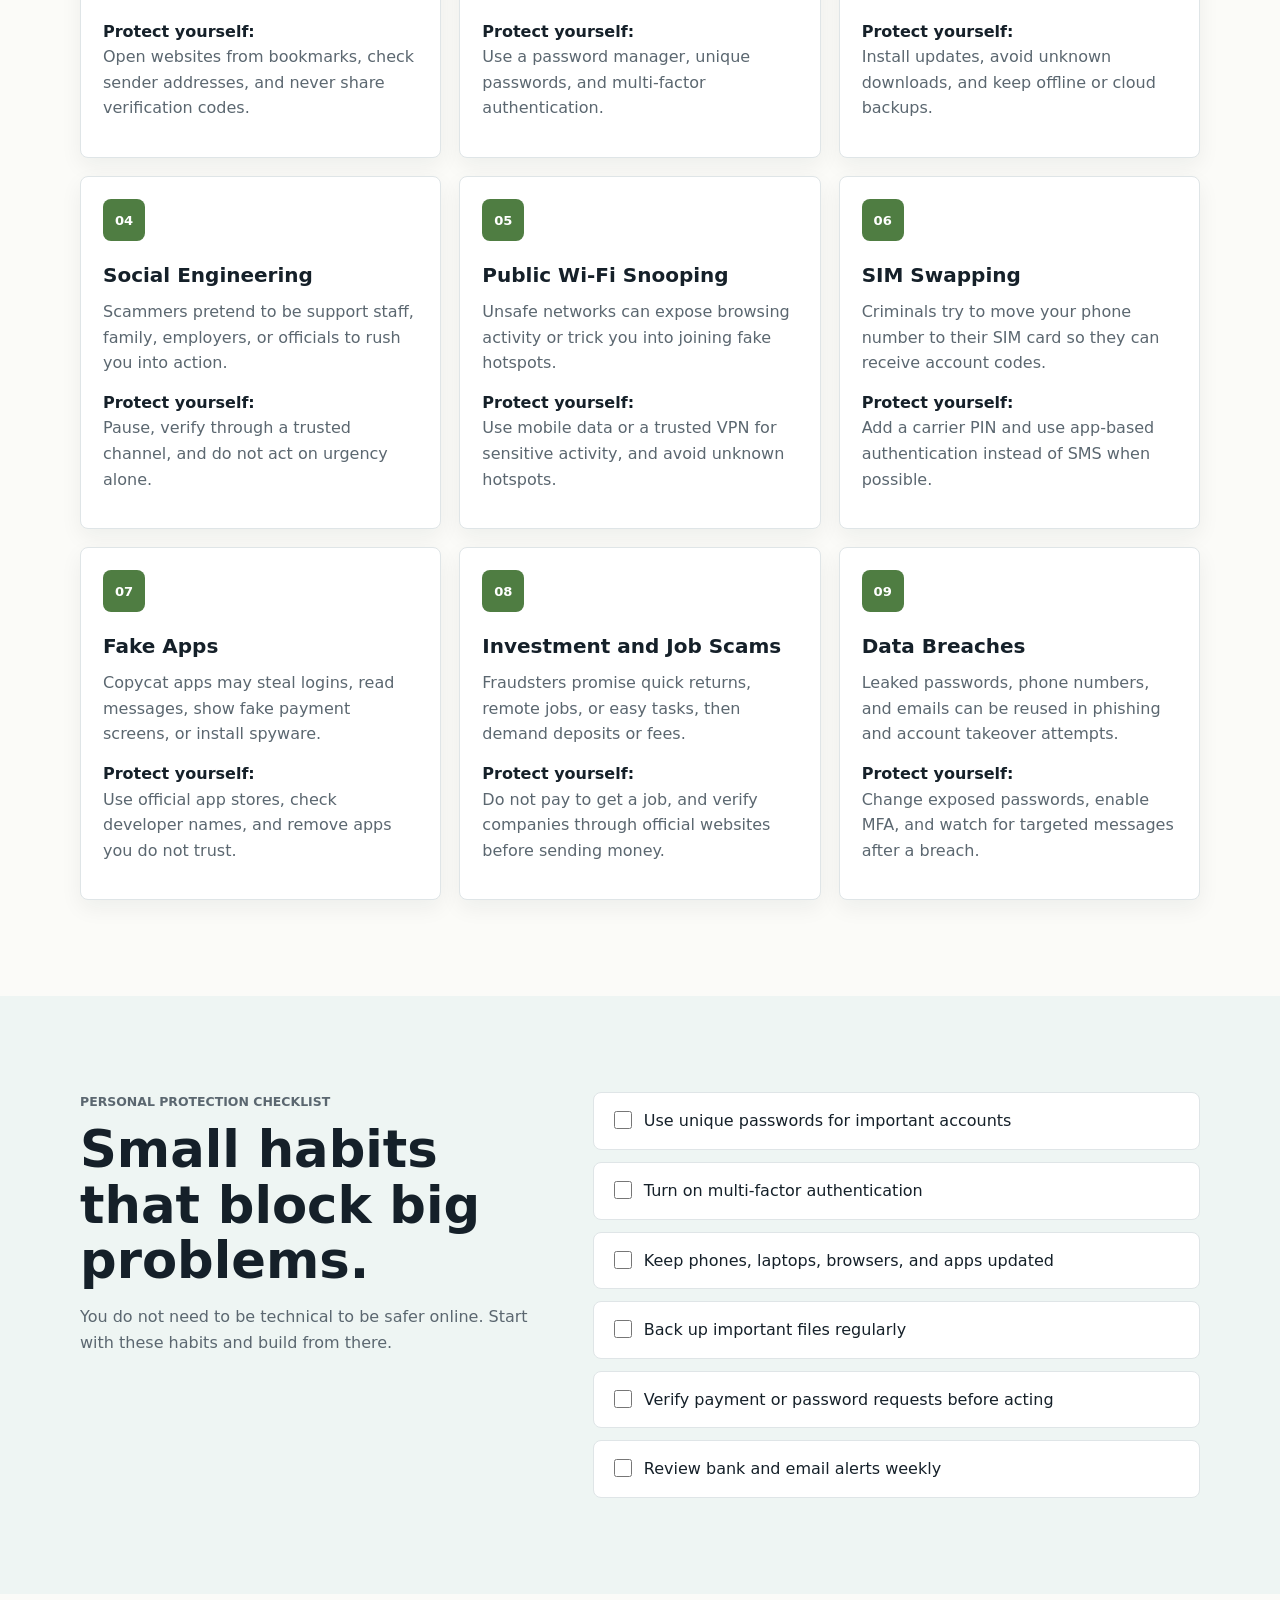
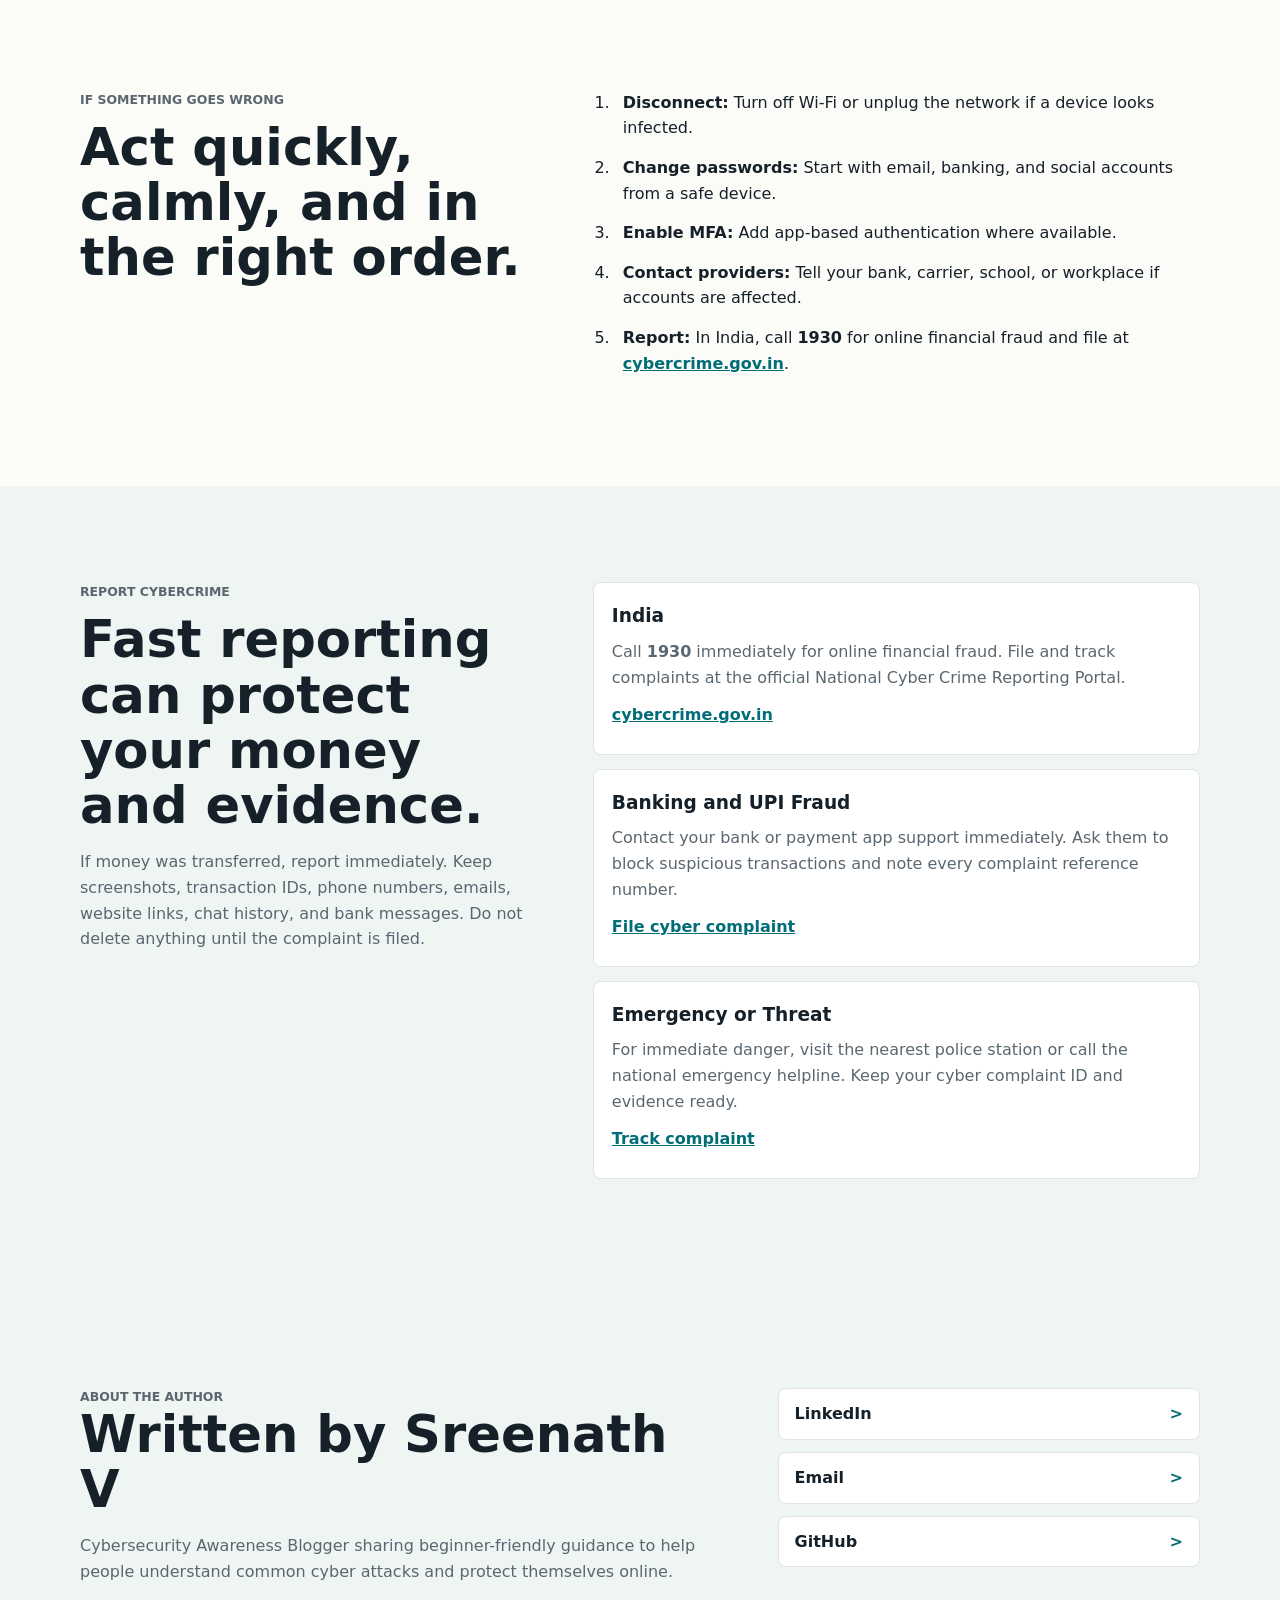
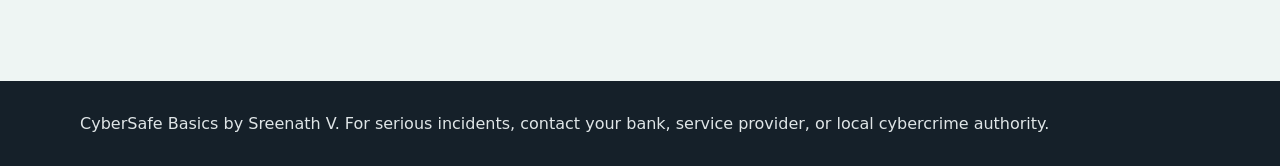
==== commit 28943427: "Focus reporting guidance on India" ====
--- a/index.html
+++ b/index.html
@@ -285,7 +285,7 @@
             <li><strong>Change passwords:</strong> Start with email, banking, and social accounts from a safe device.</li>
             <li><strong>Enable MFA:</strong> Add app-based authentication where available.</li>
             <li><strong>Contact providers:</strong> Tell your bank, carrier, school, or workplace if accounts are affected.</li>
-            <li><strong>Report:</strong> In the U.S., report fraud at <a href="https://reportfraud.ftc.gov/">ReportFraud.ftc.gov</a>.</li>
+            <li><strong>Report:</strong> In India, call <strong>1930</strong> for online financial fraud and file at <a href="https://www.cybercrime.gov.in/">cybercrime.gov.in</a>.</li>
           </ol>
         </div>
       </section>
@@ -308,15 +308,14 @@
               <a href="https://www.cybercrime.gov.in/">cybercrime.gov.in</a>
             </article>
             <article>
-              <h3>United States</h3>
-              <p>Report scams to the FTC, identity theft at IdentityTheft.gov, and internet crimes to the FBI IC3.</p>
-              <a href="https://reportfraud.ftc.gov/">ReportFraud.ftc.gov</a>
-              <a href="https://www.ic3.gov/">IC3.gov</a>
+              <h3>Banking and UPI Fraud</h3>
+              <p>Contact your bank or payment app support immediately. Ask them to block suspicious transactions and note every complaint reference number.</p>
+              <a href="https://www.cybercrime.gov.in/">File cyber complaint</a>
             </article>
             <article>
-              <h3>Organizations</h3>
-              <p>Businesses, schools, and public bodies should preserve logs, isolate affected systems, and report serious incidents to the relevant national cyber agency.</p>
-              <a href="https://www.cisa.gov/reporting-cyber-incident">CISA incident reporting</a>
+              <h3>Emergency or Threat</h3>
+              <p>For immediate danger, visit the nearest police station or call the national emergency helpline. Keep your cyber complaint ID and evidence ready.</p>
+              <a href="https://www.cybercrime.gov.in/">Track complaint</a>
             </article>
           </div>
         </div>
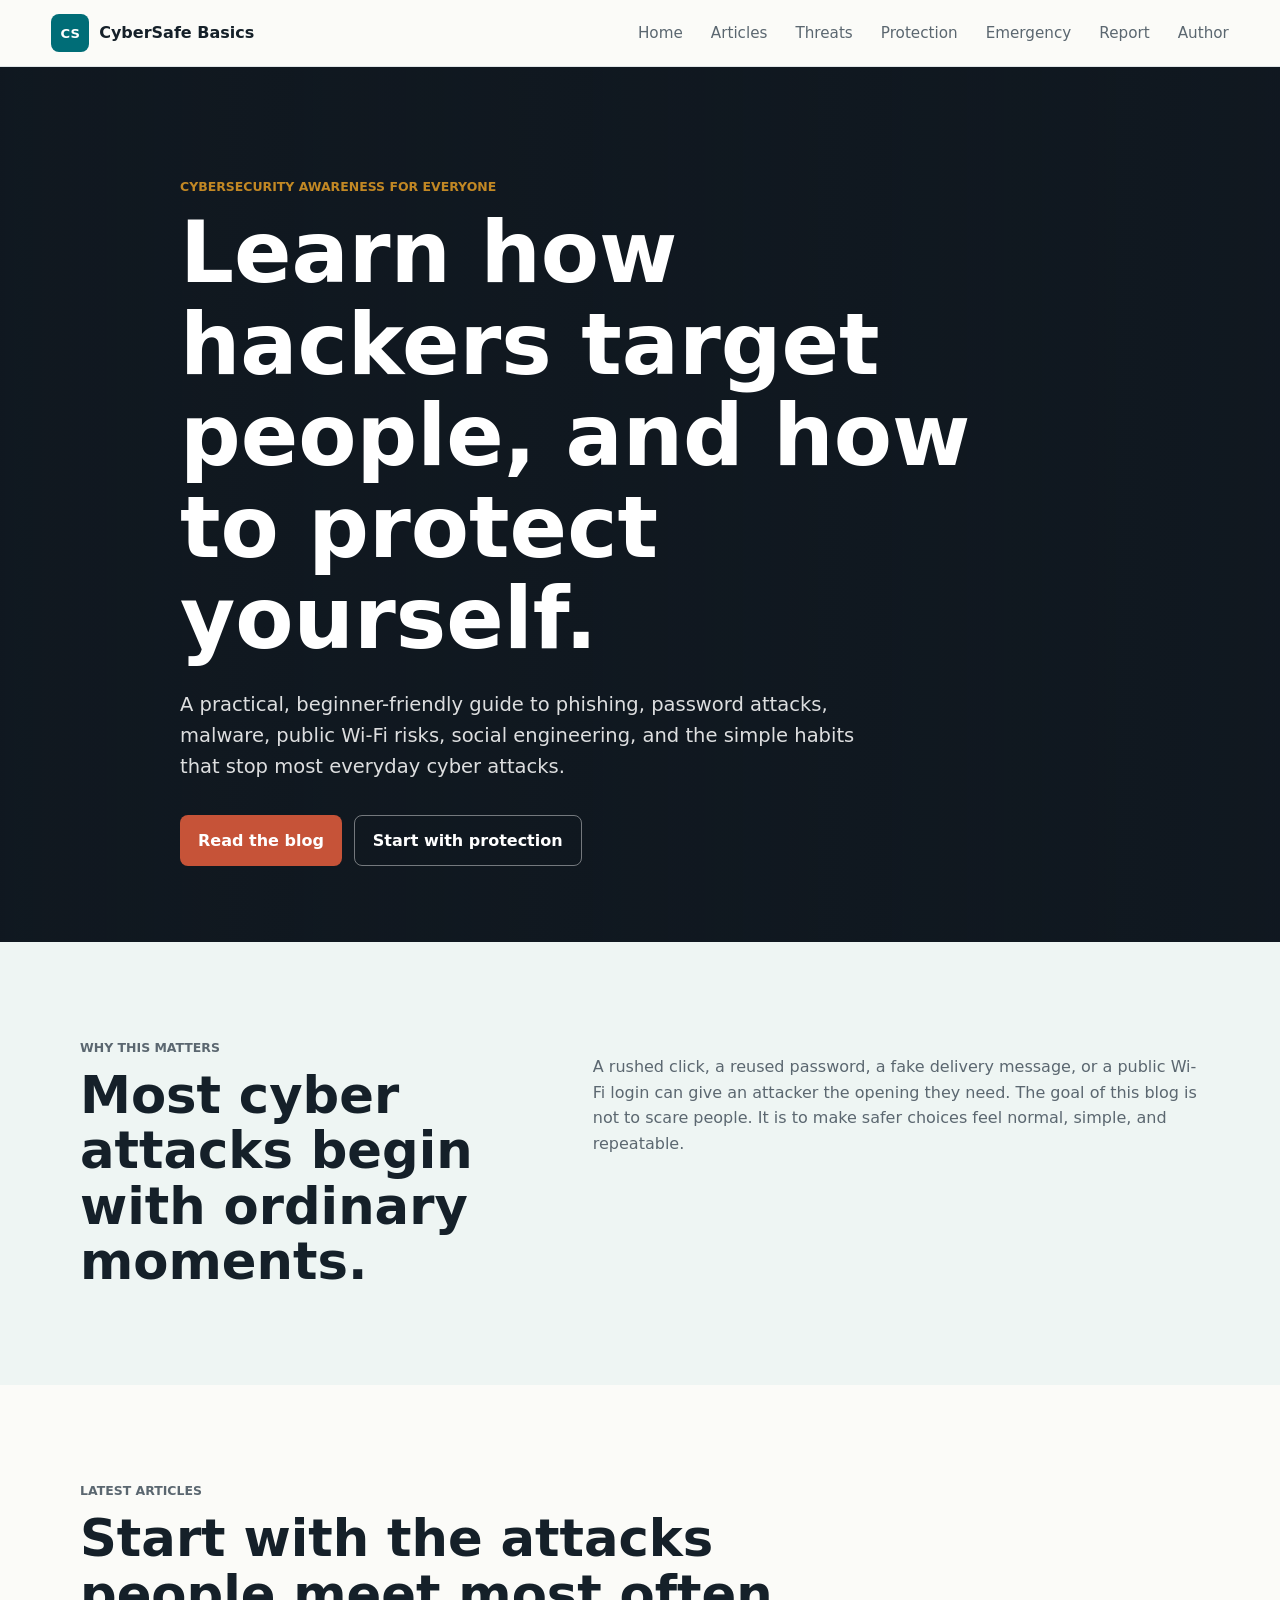
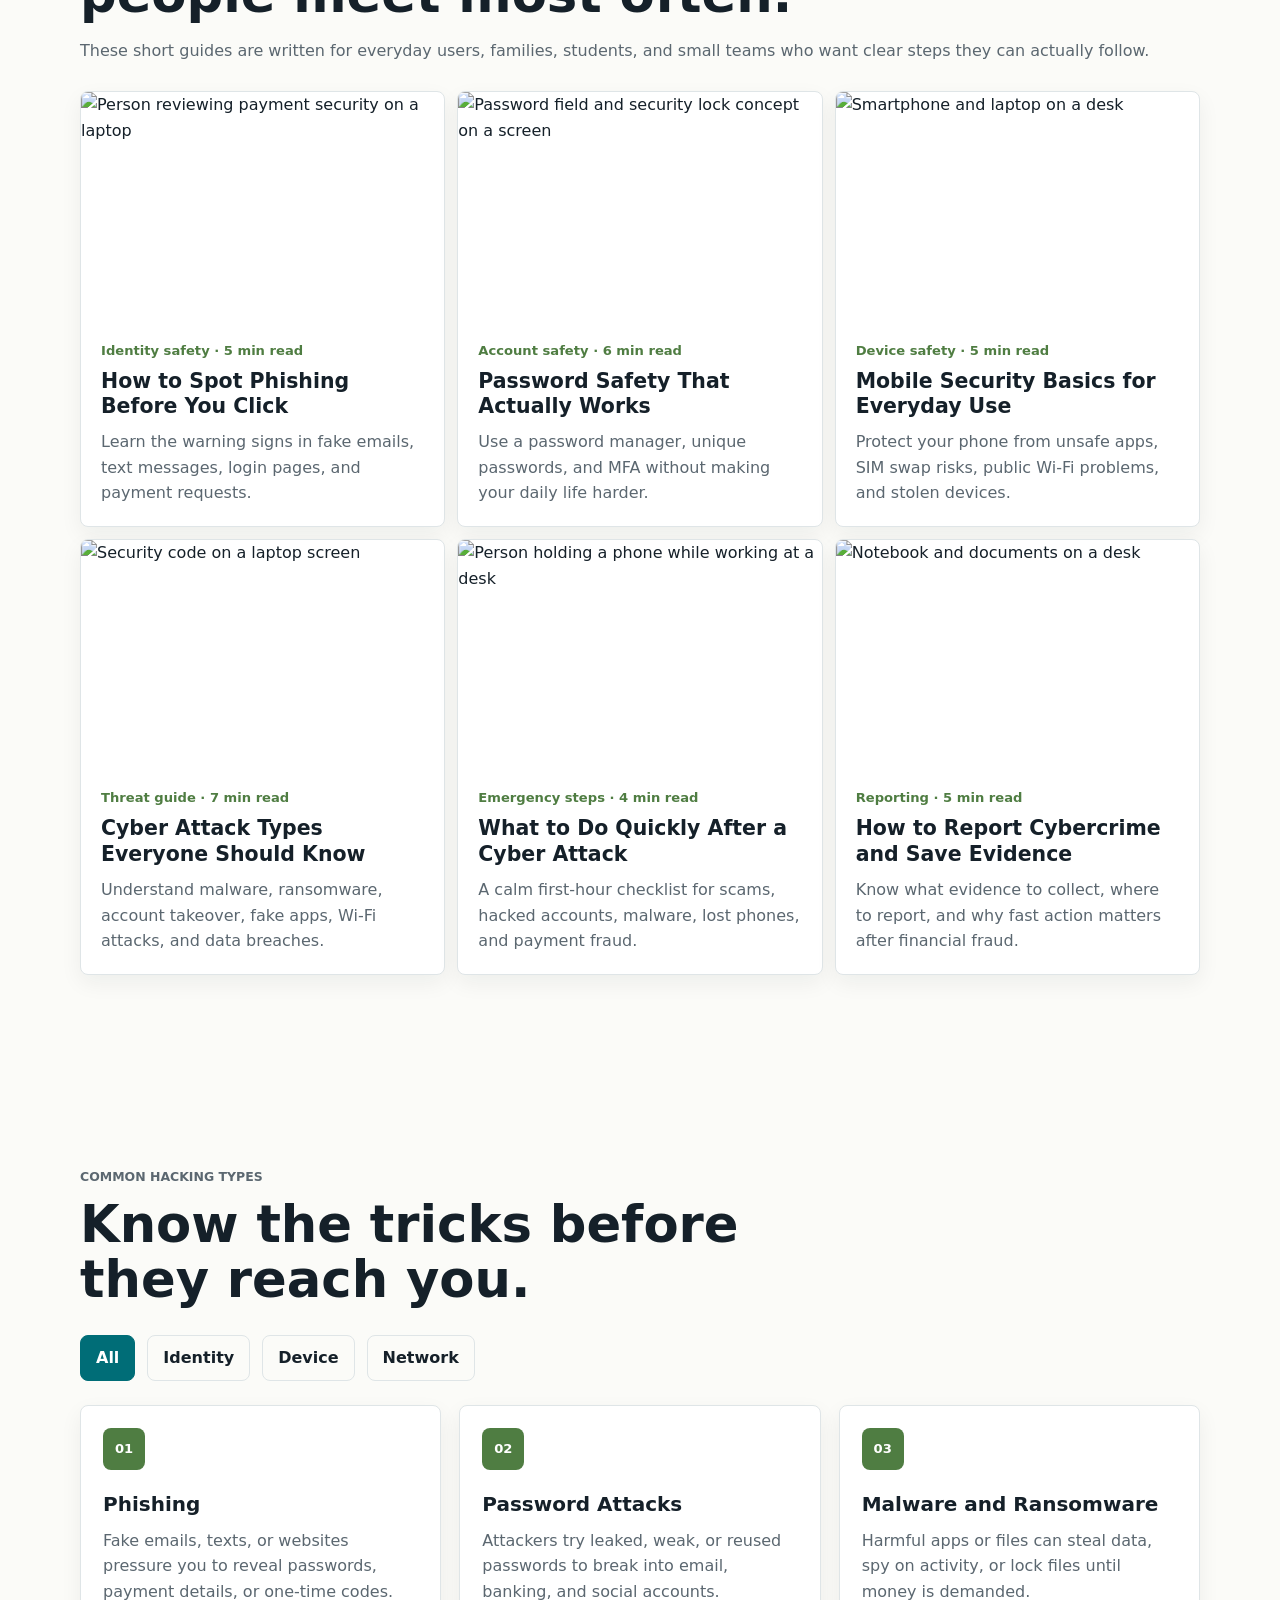
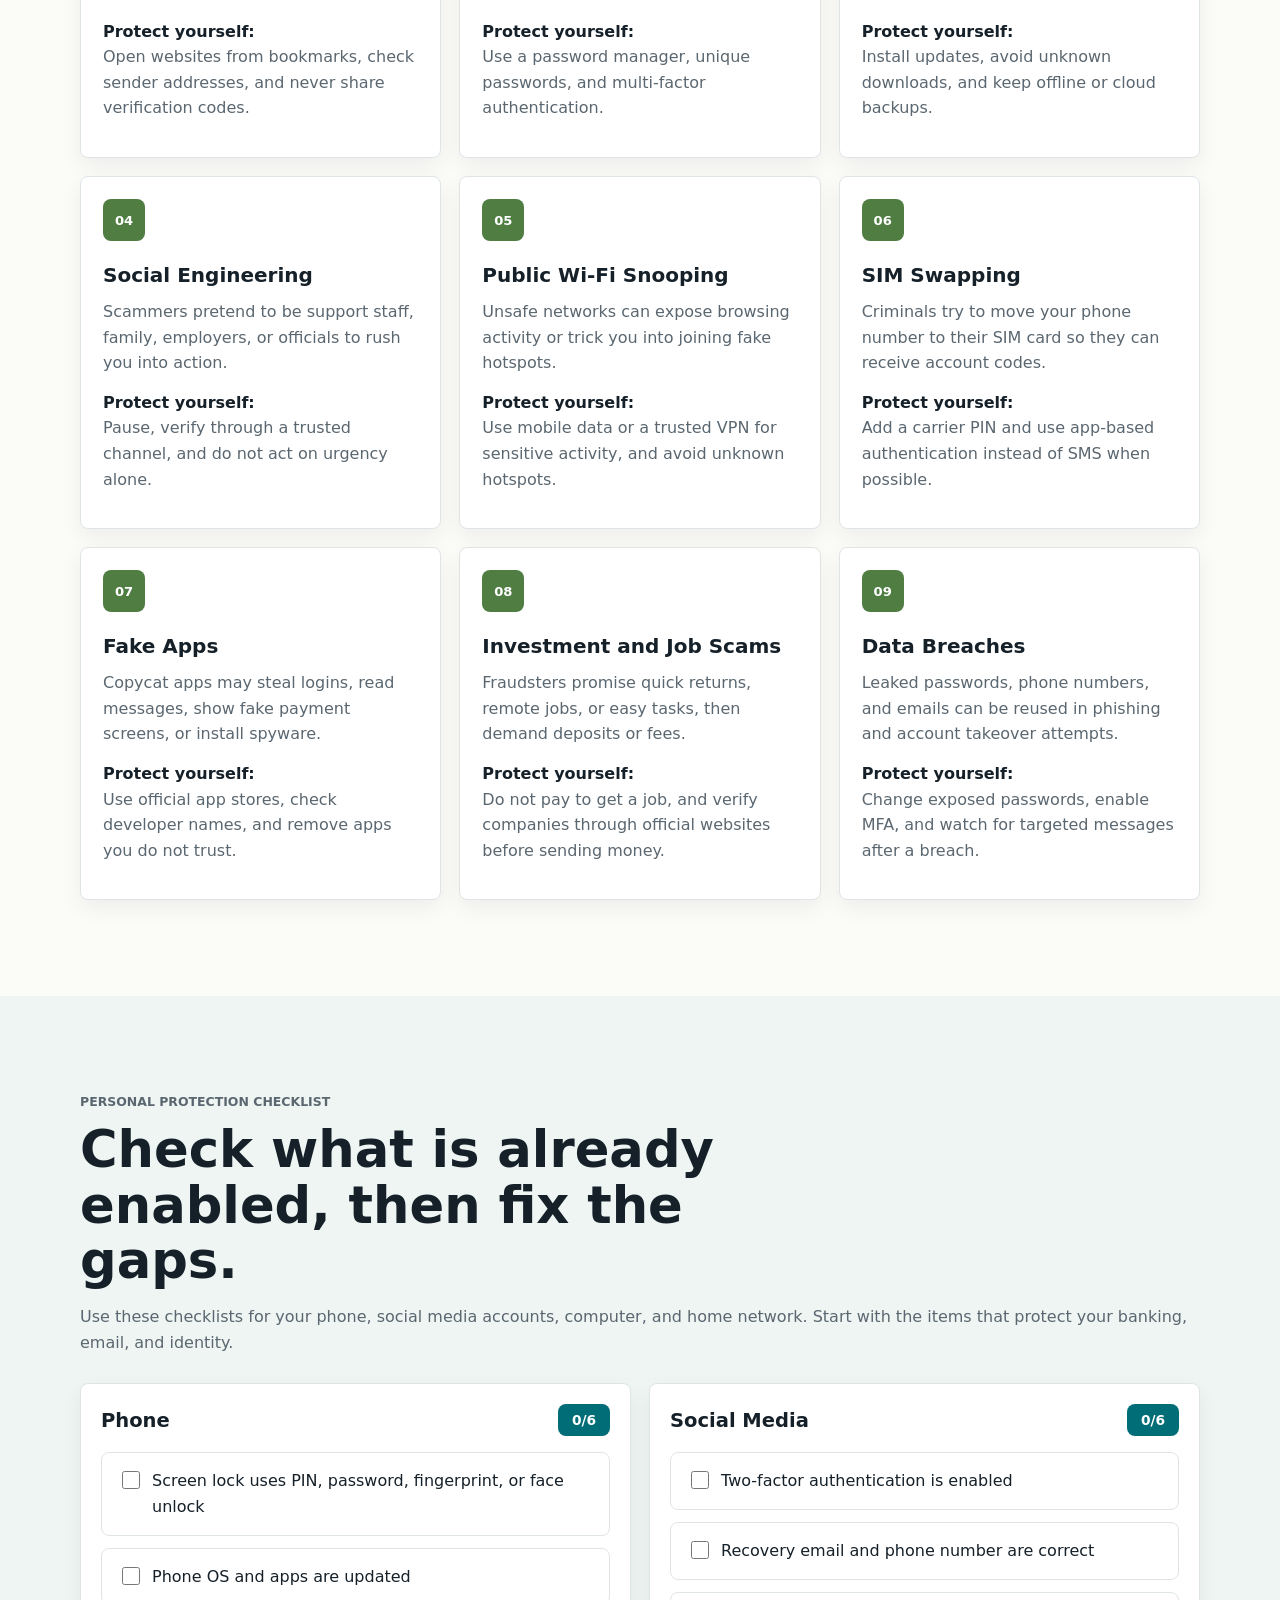
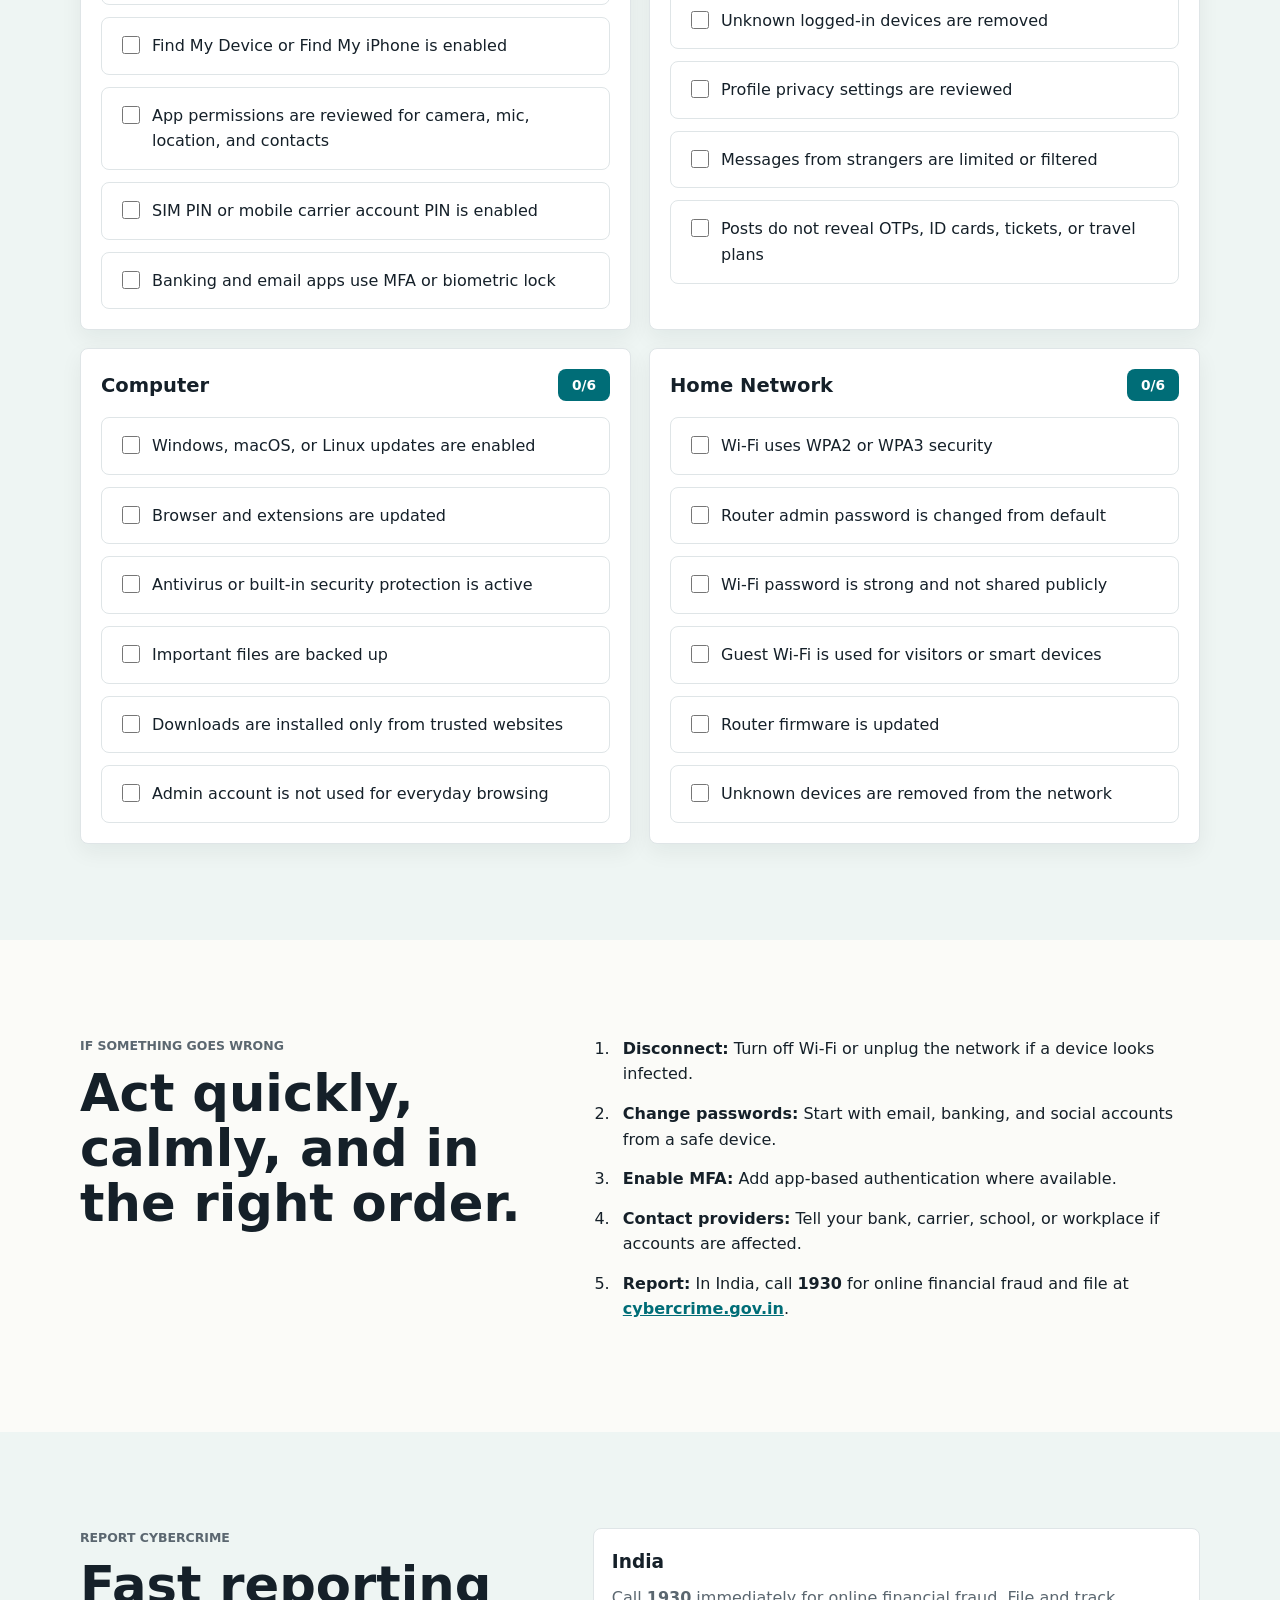
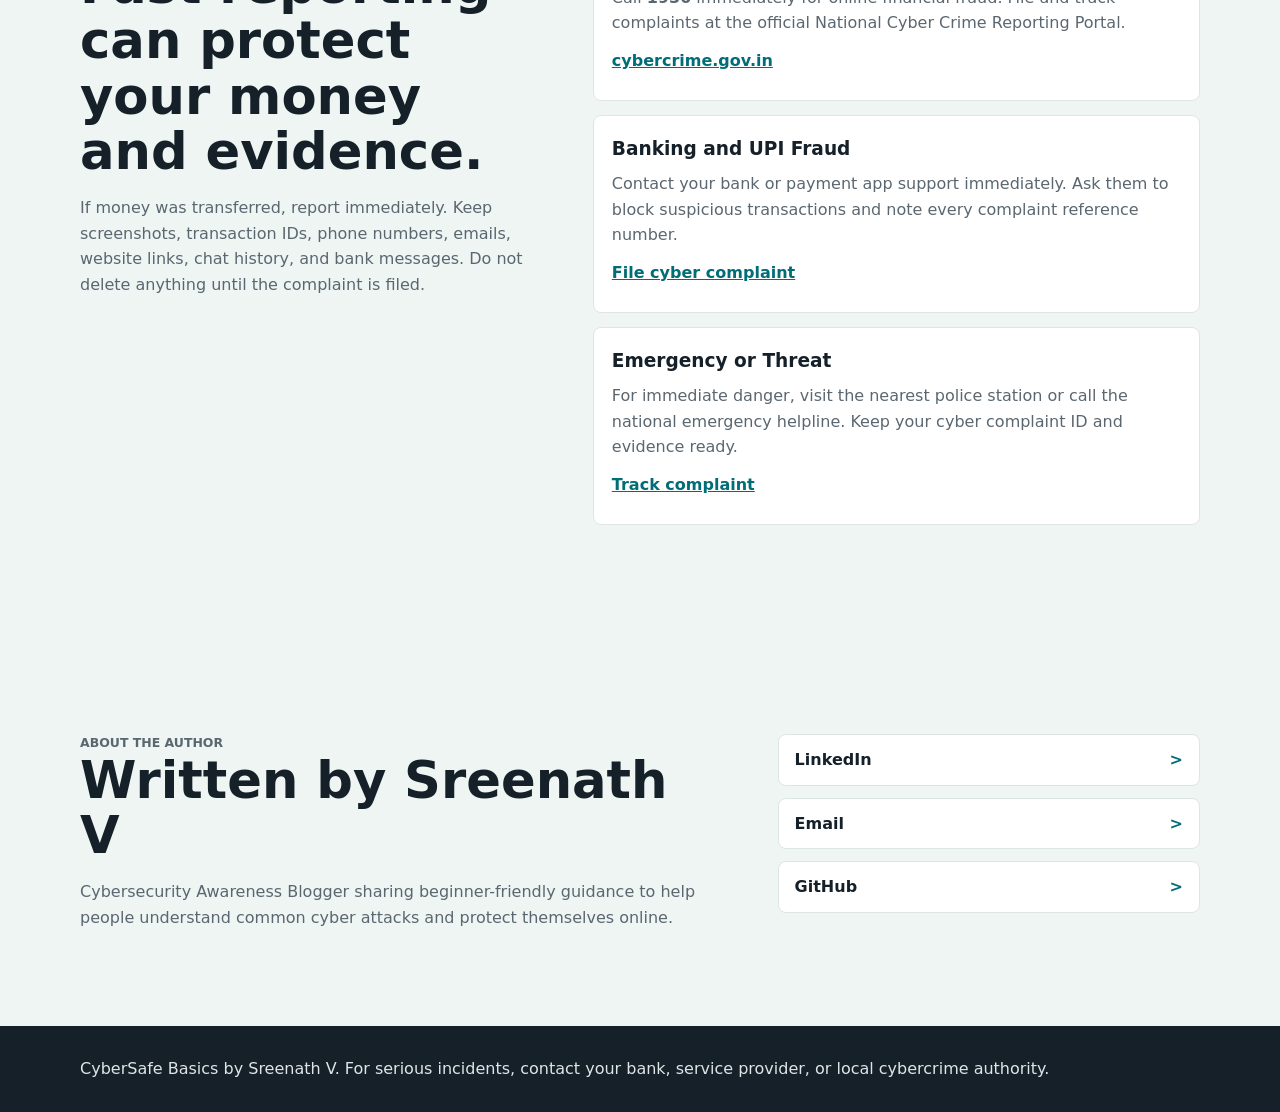
==== commit 8bd3dd00: "Add device and account safety checklists" ====
--- a/index.html
+++ b/index.html
@@ -255,21 +255,76 @@
       </section>
 
       <section class="section section-band" id="protect" aria-labelledby="protect-title">
-        <div class="section-inner protection-layout">
+        <div class="section-inner">
           <div class="section-heading">
             <p class="eyebrow">Personal protection checklist</p>
-            <h2 id="protect-title">Small habits that block big problems.</h2>
+            <h2 id="protect-title">Check what is already enabled, then fix the gaps.</h2>
             <p>
-              You do not need to be technical to be safer online. Start with these habits and build from there.
+              Use these checklists for your phone, social media accounts, computer, and home network. Start with the
+              items that protect your banking, email, and identity.
             </p>
           </div>
-          <div class="checklist">
-            <label><input type="checkbox"> Use unique passwords for important accounts</label>
-            <label><input type="checkbox"> Turn on multi-factor authentication</label>
-            <label><input type="checkbox"> Keep phones, laptops, browsers, and apps updated</label>
-            <label><input type="checkbox"> Back up important files regularly</label>
-            <label><input type="checkbox"> Verify payment or password requests before acting</label>
-            <label><input type="checkbox"> Review bank and email alerts weekly</label>
+
+          <div class="checklist-grid">
+            <section class="checklist-card" aria-labelledby="phone-checklist">
+              <div class="checklist-card-header">
+                <h3 id="phone-checklist">Phone</h3>
+                <span class="progress-pill" data-progress>0/6</span>
+              </div>
+              <div class="checklist">
+                <label><input type="checkbox"> Screen lock uses PIN, password, fingerprint, or face unlock</label>
+                <label><input type="checkbox"> Phone OS and apps are updated</label>
+                <label><input type="checkbox"> Find My Device or Find My iPhone is enabled</label>
+                <label><input type="checkbox"> App permissions are reviewed for camera, mic, location, and contacts</label>
+                <label><input type="checkbox"> SIM PIN or mobile carrier account PIN is enabled</label>
+                <label><input type="checkbox"> Banking and email apps use MFA or biometric lock</label>
+              </div>
+            </section>
+
+            <section class="checklist-card" aria-labelledby="social-checklist">
+              <div class="checklist-card-header">
+                <h3 id="social-checklist">Social Media</h3>
+                <span class="progress-pill" data-progress>0/6</span>
+              </div>
+              <div class="checklist">
+                <label><input type="checkbox"> Two-factor authentication is enabled</label>
+                <label><input type="checkbox"> Recovery email and phone number are correct</label>
+                <label><input type="checkbox"> Unknown logged-in devices are removed</label>
+                <label><input type="checkbox"> Profile privacy settings are reviewed</label>
+                <label><input type="checkbox"> Messages from strangers are limited or filtered</label>
+                <label><input type="checkbox"> Posts do not reveal OTPs, ID cards, tickets, or travel plans</label>
+              </div>
+            </section>
+
+            <section class="checklist-card" aria-labelledby="computer-checklist">
+              <div class="checklist-card-header">
+                <h3 id="computer-checklist">Computer</h3>
+                <span class="progress-pill" data-progress>0/6</span>
+              </div>
+              <div class="checklist">
+                <label><input type="checkbox"> Windows, macOS, or Linux updates are enabled</label>
+                <label><input type="checkbox"> Browser and extensions are updated</label>
+                <label><input type="checkbox"> Antivirus or built-in security protection is active</label>
+                <label><input type="checkbox"> Important files are backed up</label>
+                <label><input type="checkbox"> Downloads are installed only from trusted websites</label>
+                <label><input type="checkbox"> Admin account is not used for everyday browsing</label>
+              </div>
+            </section>
+
+            <section class="checklist-card" aria-labelledby="network-checklist">
+              <div class="checklist-card-header">
+                <h3 id="network-checklist">Home Network</h3>
+                <span class="progress-pill" data-progress>0/6</span>
+              </div>
+              <div class="checklist">
+                <label><input type="checkbox"> Wi-Fi uses WPA2 or WPA3 security</label>
+                <label><input type="checkbox"> Router admin password is changed from default</label>
+                <label><input type="checkbox"> Wi-Fi password is strong and not shared publicly</label>
+                <label><input type="checkbox"> Guest Wi-Fi is used for visitors or smart devices</label>
+                <label><input type="checkbox"> Router firmware is updated</label>
+                <label><input type="checkbox"> Unknown devices are removed from the network</label>
+              </div>
+            </section>
           </div>
         </div>
       </section>
--- a/styles.css
+++ b/styles.css
@@ -334,6 +334,47 @@
   gap: 12px;
 }
 
+.checklist-grid {
+  display: grid;
+  grid-template-columns: repeat(2, minmax(0, 1fr));
+  gap: 18px;
+}
+
+.checklist-card {
+  padding: 20px;
+  background: #fff;
+  border: 1px solid var(--line);
+  border-radius: 8px;
+  box-shadow: 0 8px 22px rgba(21, 32, 41, 0.06);
+}
+
+.checklist-card-header {
+  display: flex;
+  align-items: center;
+  justify-content: space-between;
+  gap: 14px;
+  margin-bottom: 16px;
+}
+
+.checklist-card h3 {
+  margin: 0;
+  font-size: 1.22rem;
+}
+
+.progress-pill {
+  display: inline-flex;
+  min-width: 52px;
+  min-height: 32px;
+  align-items: center;
+  justify-content: center;
+  padding: 5px 10px;
+  color: #fff;
+  background: var(--aqua);
+  border-radius: 8px;
+  font-size: 0.86rem;
+  font-weight: 900;
+}
+
 .checklist label {
   display: grid;
   grid-template-columns: 22px 1fr;
@@ -558,6 +599,10 @@
     grid-template-columns: repeat(2, minmax(0, 1fr));
   }
 
+  .checklist-grid {
+    grid-template-columns: 1fr;
+  }
+
   .article-grid {
     display: grid;
     grid-template-columns: 1fr;
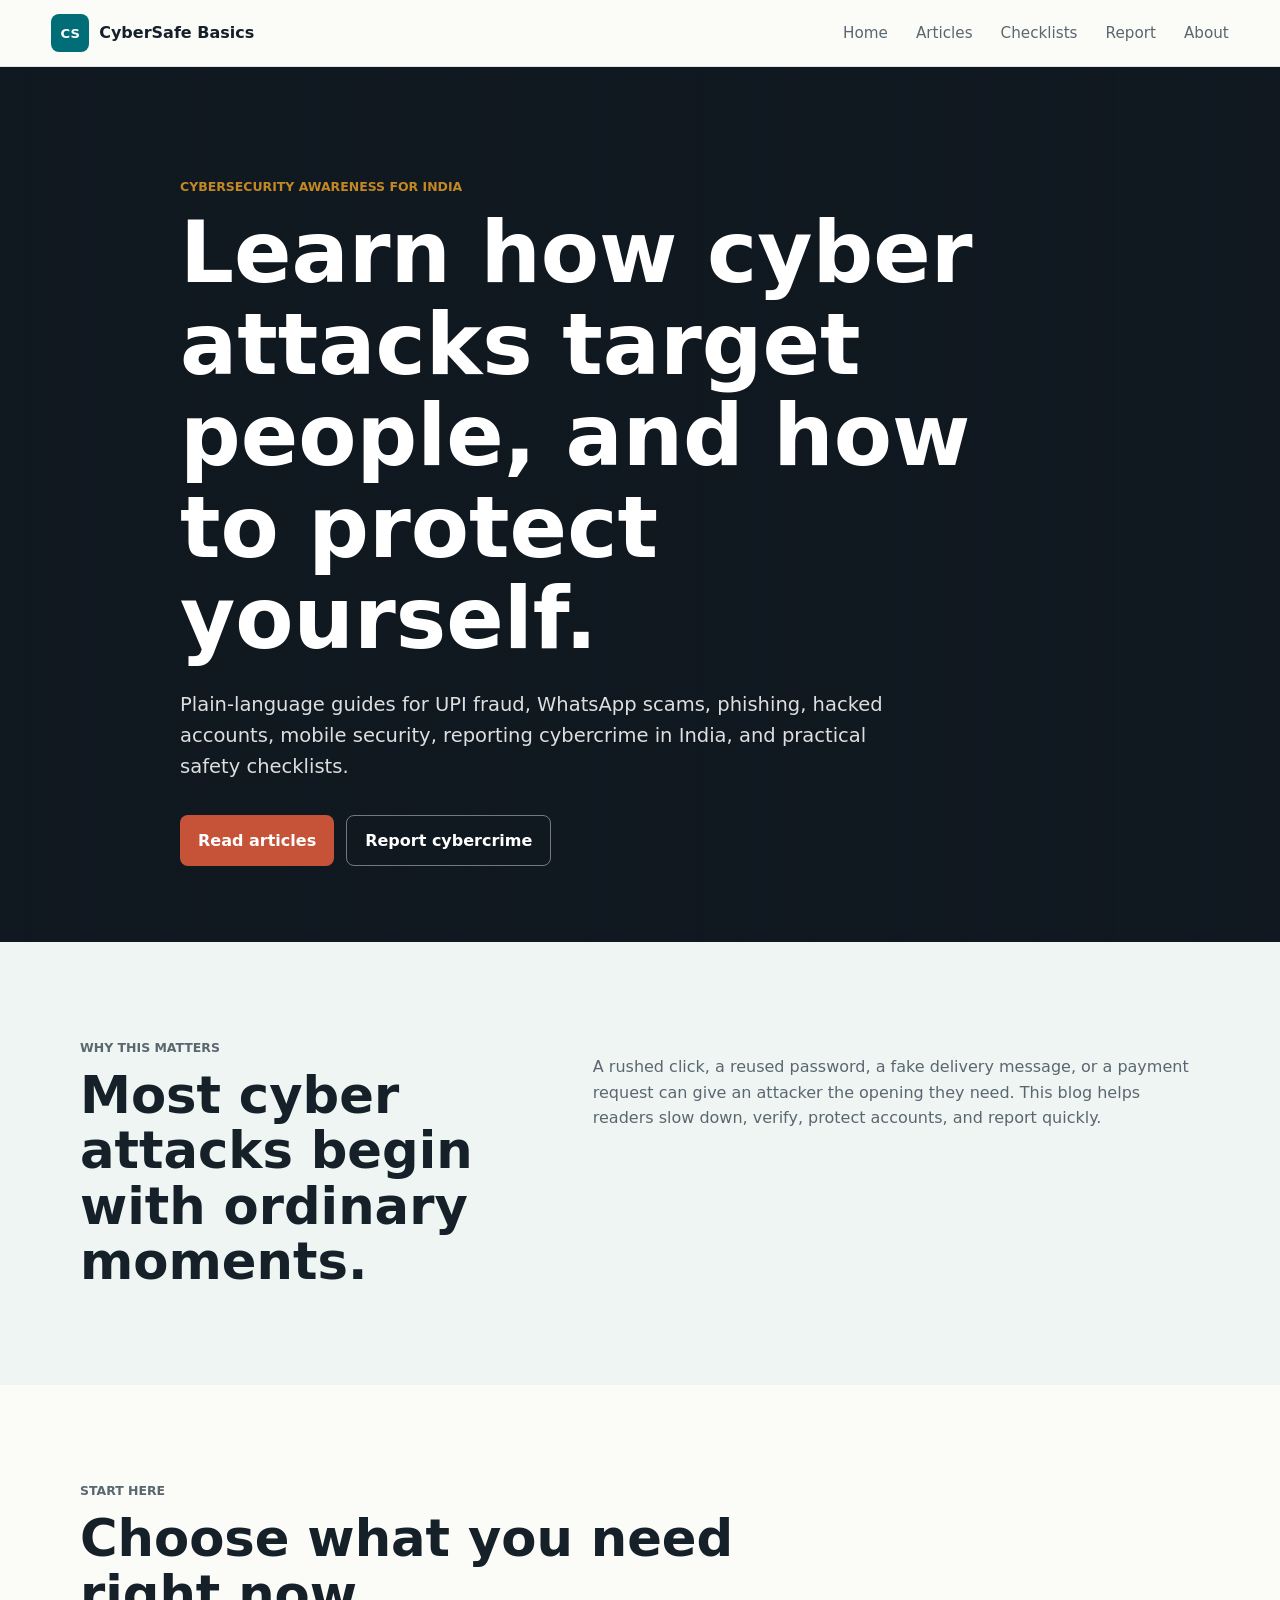
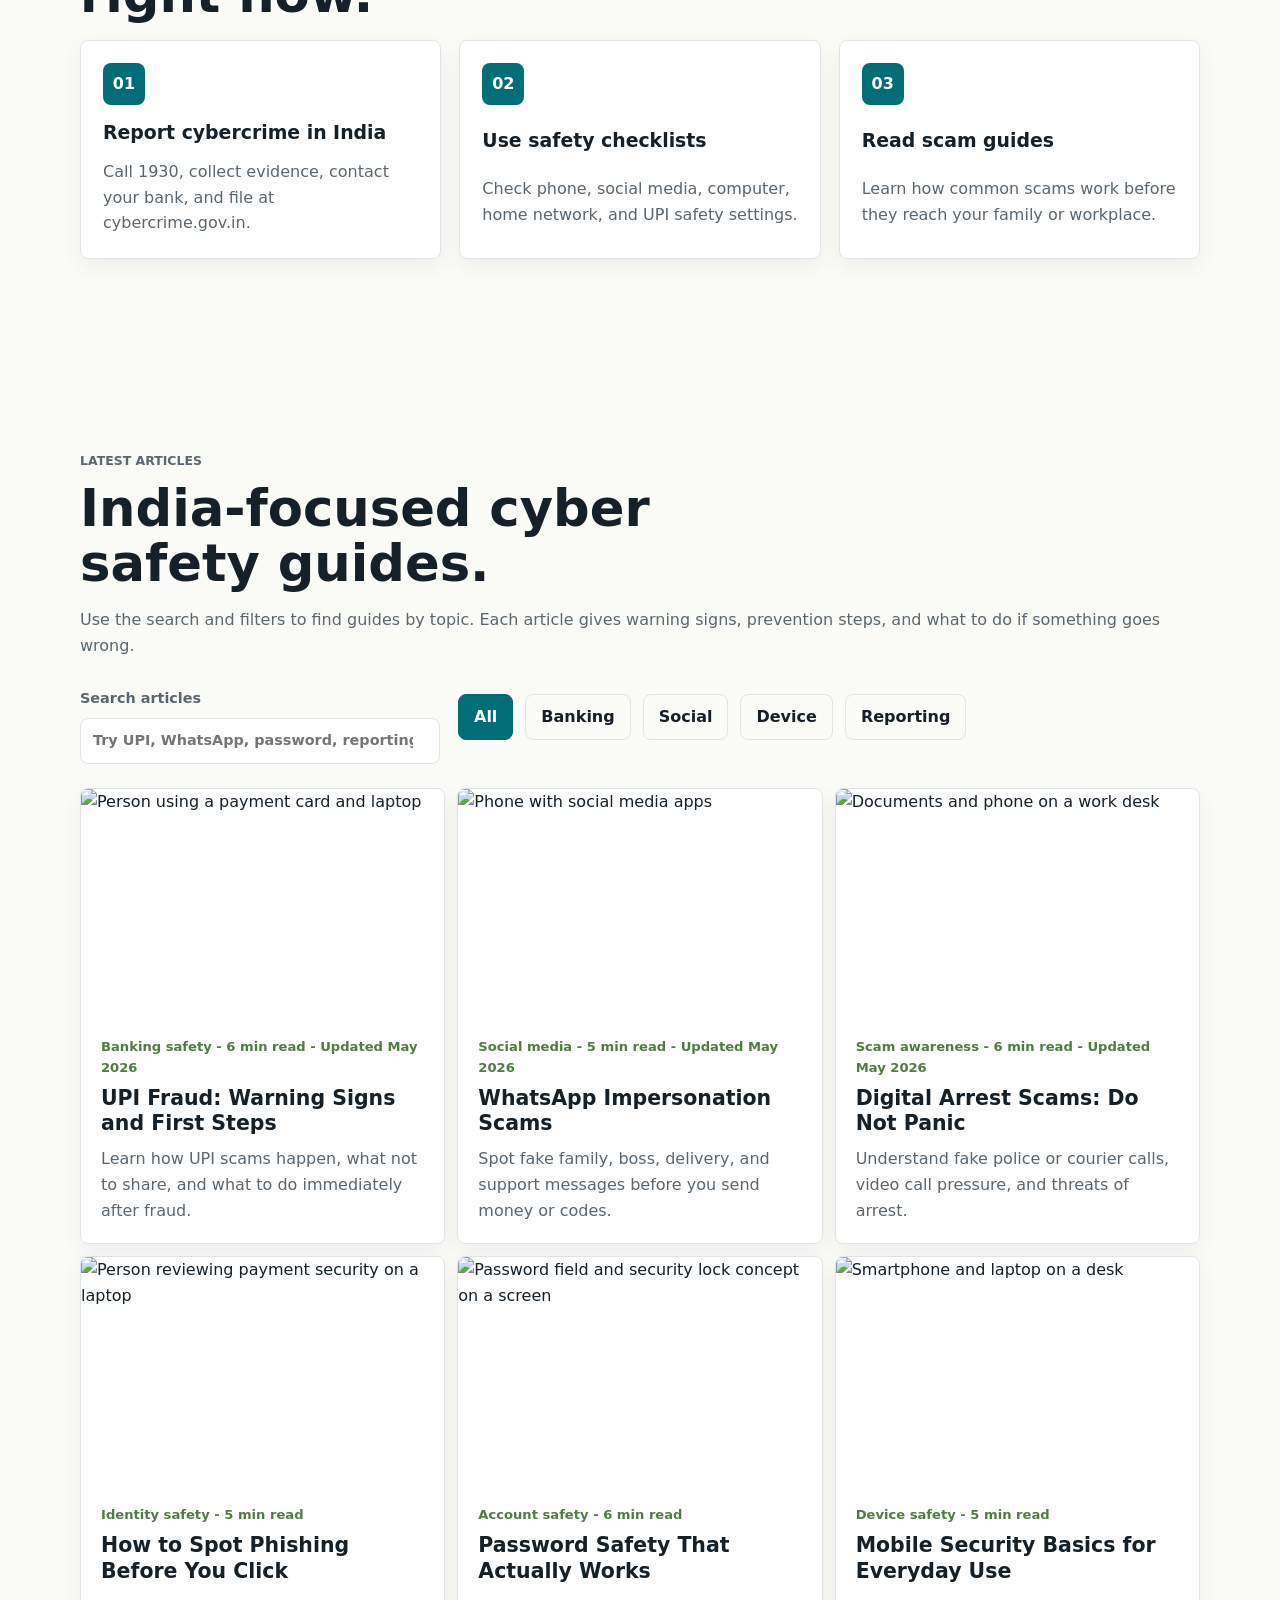
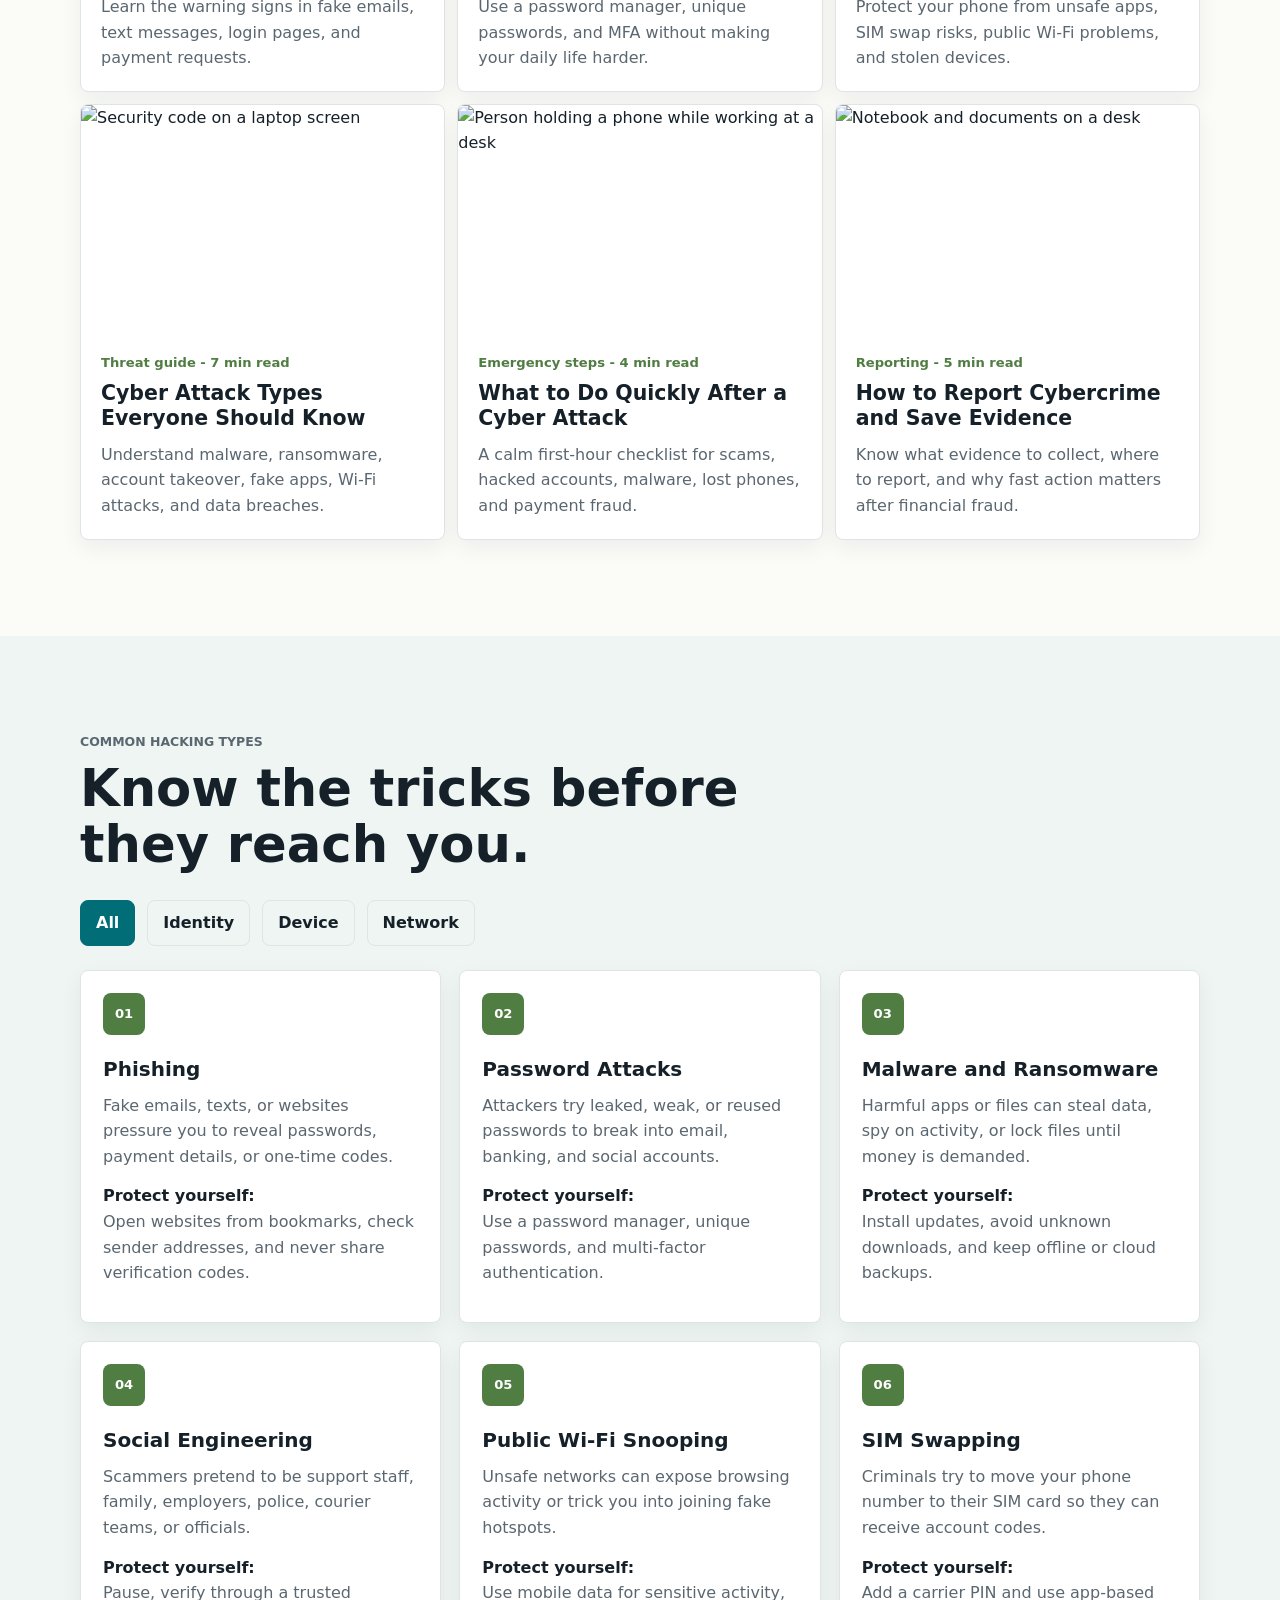
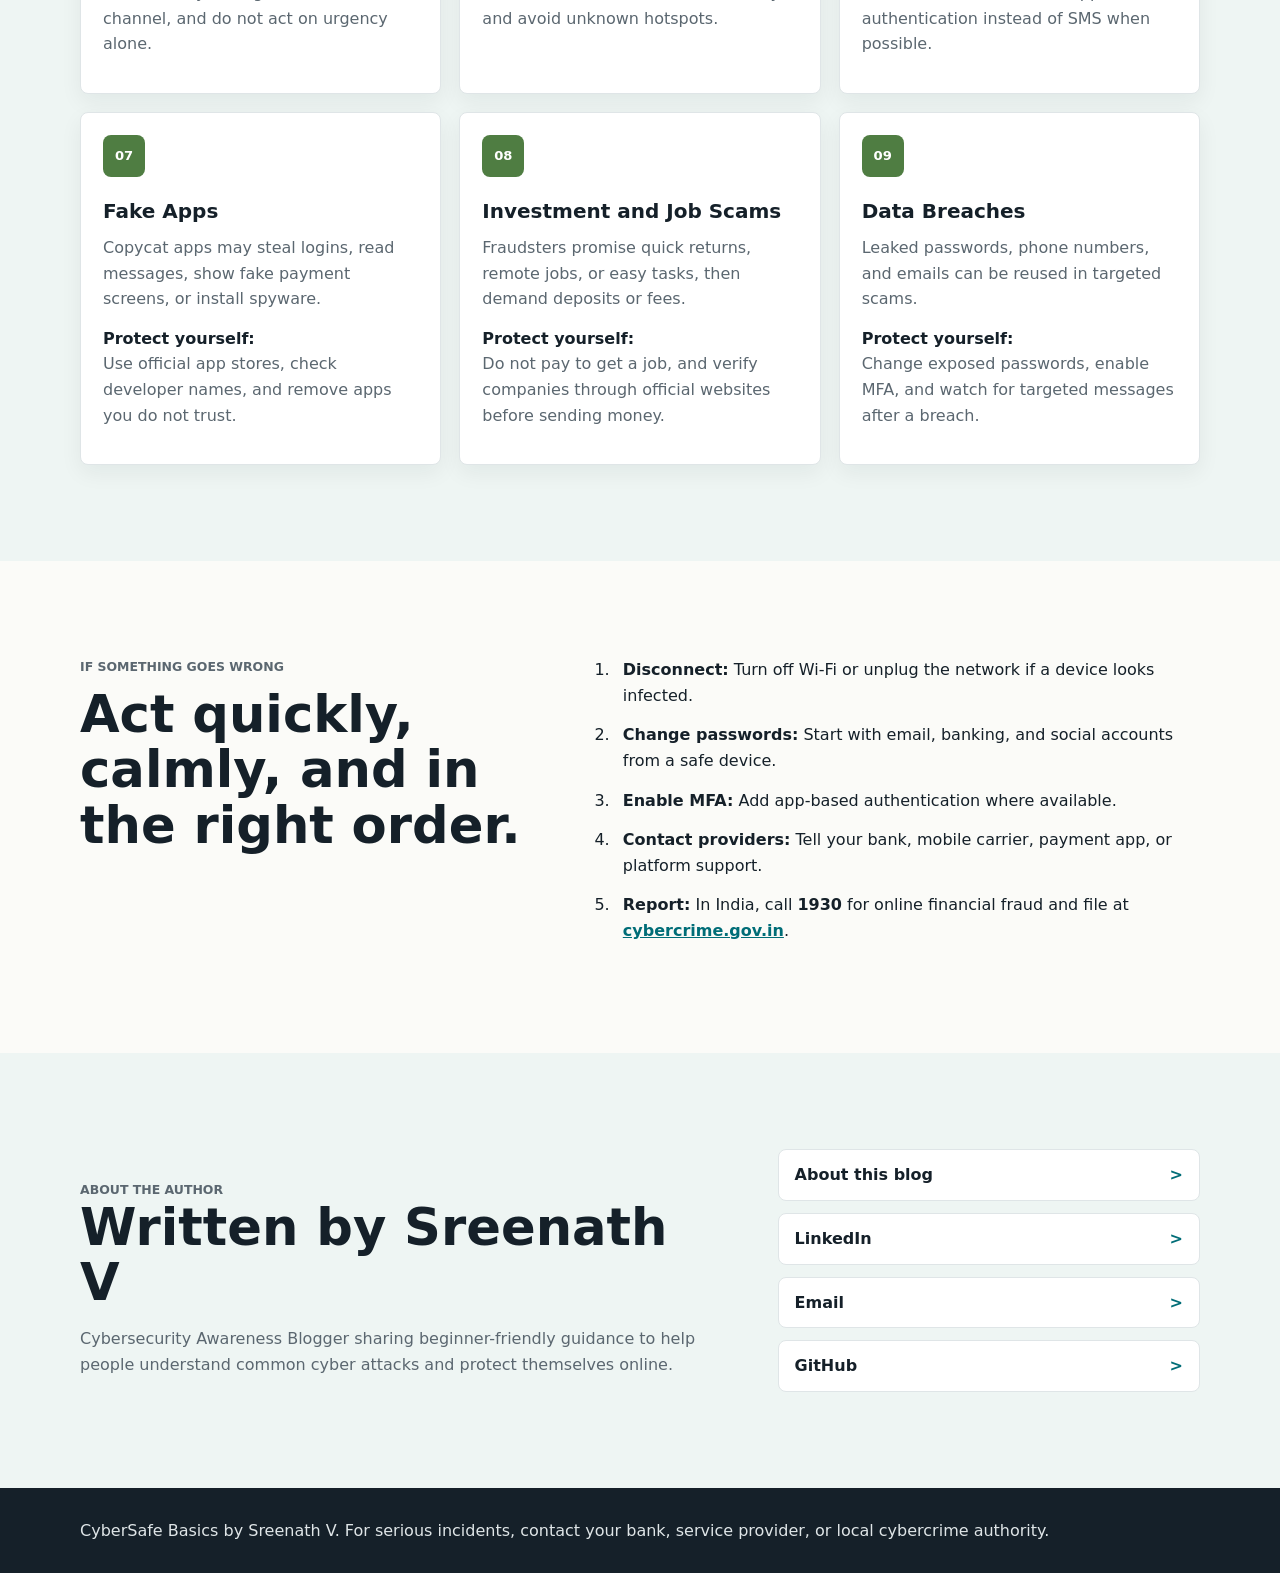
==== commit 13bc9e71: "Expand India-focused cybersecurity blog structure" ====
--- a/index.html
+++ b/index.html
@@ -5,26 +5,33 @@
     <meta name="viewport" content="width=device-width, initial-scale=1">
     <meta
       name="description"
-      content="Cybersecurity awareness blog with plain-language guides to common hacking methods and practical protection steps."
+      content="India-focused cybersecurity awareness blog with plain-language guides to cyber attacks, online scams, reporting steps, and protection checklists."
     >
+    <meta property="og:title" content="CyberSafe Basics | Cybersecurity Awareness Blog">
+    <meta
+      property="og:description"
+      content="Beginner-friendly cybersecurity awareness for India: scams, cyber attacks, checklists, and reporting steps."
+    >
+    <meta property="og:type" content="website">
+    <meta property="og:url" content="https://sreenath92.github.io/cybersec-blog/">
+    <meta property="og:image" content="https://images.unsplash.com/photo-1550751827-4bd374c3f58b?auto=format&fit=crop&w=1200&q=80">
     <title>CyberSafe Basics | Cybersecurity Awareness Blog</title>
+    <link rel="icon" href="favicon.svg" type="image/svg+xml">
     <link rel="preconnect" href="https://images.unsplash.com">
     <link rel="stylesheet" href="styles.css">
   </head>
   <body>
     <header class="site-header">
-      <a class="brand" href="#top" aria-label="CyberSafe Basics home">
+      <a class="brand" href="index.html" aria-label="CyberSafe Basics home">
         <span class="brand-mark" aria-hidden="true">CS</span>
         <span>CyberSafe Basics</span>
       </a>
       <nav class="site-nav" aria-label="Primary navigation">
         <a href="index.html">Home</a>
         <a href="#articles">Articles</a>
-        <a href="#threats">Threats</a>
-        <a href="#protect">Protection</a>
-        <a href="#response">Emergency</a>
-        <a href="#report">Report</a>
-        <a href="#author">Author</a>
+        <a href="checklists.html">Checklists</a>
+        <a href="report-india.html">Report</a>
+        <a href="about.html">About</a>
       </nav>
     </header>
 
@@ -32,15 +39,15 @@
       <section class="hero" aria-labelledby="hero-title">
         <div class="hero-media" aria-hidden="true"></div>
         <div class="hero-content">
-          <p class="eyebrow">Cybersecurity awareness for everyone</p>
-          <h1 id="hero-title">Learn how hackers target people, and how to protect yourself.</h1>
+          <p class="eyebrow">Cybersecurity awareness for India</p>
+          <h1 id="hero-title">Learn how cyber attacks target people, and how to protect yourself.</h1>
           <p class="hero-copy">
-            A practical, beginner-friendly guide to phishing, password attacks, malware, public Wi-Fi risks,
-            social engineering, and the simple habits that stop most everyday cyber attacks.
+            Plain-language guides for UPI fraud, WhatsApp scams, phishing, hacked accounts, mobile security,
+            reporting cybercrime in India, and practical safety checklists.
           </p>
           <div class="hero-actions">
-            <a class="button button-primary" href="#articles">Read the blog</a>
-            <a class="button button-secondary" href="#protect">Start with protection</a>
+            <a class="button button-primary" href="#articles">Read articles</a>
+            <a class="button button-secondary" href="report-india.html">Report cybercrime</a>
           </div>
         </div>
       </section>
@@ -52,10 +59,35 @@
             <h2 id="intro-title">Most cyber attacks begin with ordinary moments.</h2>
           </div>
           <p>
-            A rushed click, a reused password, a fake delivery message, or a public Wi-Fi login can give an attacker
-            the opening they need. The goal of this blog is not to scare people. It is to make safer choices feel
-            normal, simple, and repeatable.
+            A rushed click, a reused password, a fake delivery message, or a payment request can give an attacker the
+            opening they need. This blog helps readers slow down, verify, protect accounts, and report quickly.
           </p>
+        </div>
+      </section>
+
+      <section class="section quick-links" aria-labelledby="quick-links-title">
+        <div class="section-inner">
+          <div class="section-heading compact-heading">
+            <p class="eyebrow">Start here</p>
+            <h2 id="quick-links-title">Choose what you need right now.</h2>
+          </div>
+          <div class="resource-grid">
+            <a class="resource-card" href="report-india.html">
+              <span>01</span>
+              <strong>Report cybercrime in India</strong>
+              <p>Call 1930, collect evidence, contact your bank, and file at cybercrime.gov.in.</p>
+            </a>
+            <a class="resource-card" href="checklists.html">
+              <span>02</span>
+              <strong>Use safety checklists</strong>
+              <p>Check phone, social media, computer, home network, and UPI safety settings.</p>
+            </a>
+            <a class="resource-card" href="#articles">
+              <span>03</span>
+              <strong>Read scam guides</strong>
+              <p>Learn how common scams work before they reach your family or workplace.</p>
+            </a>
+          </div>
         </div>
       </section>
 
@@ -63,81 +95,104 @@
         <div class="section-inner">
           <div class="section-heading">
             <p class="eyebrow">Latest articles</p>
-            <h2 id="articles-title">Start with the attacks people meet most often.</h2>
+            <h2 id="articles-title">India-focused cyber safety guides.</h2>
             <p>
-              These short guides are written for everyday users, families, students, and small teams who want clear
-              steps they can actually follow.
+              Use the search and filters to find guides by topic. Each article gives warning signs, prevention steps,
+              and what to do if something goes wrong.
             </p>
           </div>
 
+          <div class="article-tools" aria-label="Article search and category filters">
+            <label class="search-label">
+              <span>Search articles</span>
+              <input type="search" data-article-search placeholder="Try UPI, WhatsApp, password, reporting">
+            </label>
+            <div class="filter-bar">
+              <button class="filter-button is-active" type="button" data-article-filter="all">All</button>
+              <button class="filter-button" type="button" data-article-filter="banking">Banking</button>
+              <button class="filter-button" type="button" data-article-filter="social">Social</button>
+              <button class="filter-button" type="button" data-article-filter="device">Device</button>
+              <button class="filter-button" type="button" data-article-filter="reporting">Reporting</button>
+            </div>
+          </div>
+
           <div class="article-grid">
-            <article class="article-card">
-              <img
-                src="https://images.unsplash.com/photo-1563013544-824ae1b704d3?auto=format&fit=crop&w=900&q=78"
-                alt="Person reviewing payment security on a laptop"
-              >
-              <div class="article-card-body">
-                <p class="article-meta">Identity safety · 5 min read</p>
+            <article class="article-card" data-article-card data-article-category="banking">
+              <img src="https://images.unsplash.com/photo-1556742049-0cfed4f6a45d?auto=format&fit=crop&w=900&q=78" alt="Person using a payment card and laptop">
+              <div class="article-card-body">
+                <p class="article-meta">Banking safety - 6 min read - Updated May 2026</p>
+                <h3><a href="posts/upi-fraud.html">UPI Fraud: Warning Signs and First Steps</a></h3>
+                <p>Learn how UPI scams happen, what not to share, and what to do immediately after fraud.</p>
+              </div>
+            </article>
+
+            <article class="article-card" data-article-card data-article-category="social">
+              <img src="https://images.unsplash.com/photo-1611605698335-8b1569810432?auto=format&fit=crop&w=900&q=78" alt="Phone with social media apps">
+              <div class="article-card-body">
+                <p class="article-meta">Social media - 5 min read - Updated May 2026</p>
+                <h3><a href="posts/whatsapp-impersonation.html">WhatsApp Impersonation Scams</a></h3>
+                <p>Spot fake family, boss, delivery, and support messages before you send money or codes.</p>
+              </div>
+            </article>
+
+            <article class="article-card" data-article-card data-article-category="banking">
+              <img src="https://images.unsplash.com/photo-1454165804606-c3d57bc86b40?auto=format&fit=crop&w=900&q=78" alt="Documents and phone on a work desk">
+              <div class="article-card-body">
+                <p class="article-meta">Scam awareness - 6 min read - Updated May 2026</p>
+                <h3><a href="posts/digital-arrest-scams.html">Digital Arrest Scams: Do Not Panic</a></h3>
+                <p>Understand fake police or courier calls, video call pressure, and threats of arrest.</p>
+              </div>
+            </article>
+
+            <article class="article-card" data-article-card data-article-category="social">
+              <img src="https://images.unsplash.com/photo-1563013544-824ae1b704d3?auto=format&fit=crop&w=900&q=78" alt="Person reviewing payment security on a laptop">
+              <div class="article-card-body">
+                <p class="article-meta">Identity safety - 5 min read</p>
                 <h3><a href="posts/phishing.html">How to Spot Phishing Before You Click</a></h3>
                 <p>Learn the warning signs in fake emails, text messages, login pages, and payment requests.</p>
               </div>
             </article>
 
-            <article class="article-card">
-              <img
-                src="https://images.unsplash.com/photo-1614064641938-3bbee52942c7?auto=format&fit=crop&w=900&q=78"
-                alt="Password field and security lock concept on a screen"
-              >
-              <div class="article-card-body">
-                <p class="article-meta">Account safety · 6 min read</p>
+            <article class="article-card" data-article-card data-article-category="social">
+              <img src="https://images.unsplash.com/photo-1614064641938-3bbee52942c7?auto=format&fit=crop&w=900&q=78" alt="Password field and security lock concept on a screen">
+              <div class="article-card-body">
+                <p class="article-meta">Account safety - 6 min read</p>
                 <h3><a href="posts/password-safety.html">Password Safety That Actually Works</a></h3>
                 <p>Use a password manager, unique passwords, and MFA without making your daily life harder.</p>
               </div>
             </article>
 
-            <article class="article-card">
-              <img
-                src="https://images.unsplash.com/photo-1516321318423-f06f85e504b3?auto=format&fit=crop&w=900&q=78"
-                alt="Smartphone and laptop on a desk"
-              >
-              <div class="article-card-body">
-                <p class="article-meta">Device safety · 5 min read</p>
+            <article class="article-card" data-article-card data-article-category="device">
+              <img src="https://images.unsplash.com/photo-1516321318423-f06f85e504b3?auto=format&fit=crop&w=900&q=78" alt="Smartphone and laptop on a desk">
+              <div class="article-card-body">
+                <p class="article-meta">Device safety - 5 min read</p>
                 <h3><a href="posts/mobile-security.html">Mobile Security Basics for Everyday Use</a></h3>
                 <p>Protect your phone from unsafe apps, SIM swap risks, public Wi-Fi problems, and stolen devices.</p>
               </div>
             </article>
 
-            <article class="article-card">
-              <img
-                src="https://images.unsplash.com/photo-1515879218367-8466d910aaa4?auto=format&fit=crop&w=900&q=78"
-                alt="Security code on a laptop screen"
-              >
-              <div class="article-card-body">
-                <p class="article-meta">Threat guide · 7 min read</p>
+            <article class="article-card" data-article-card data-article-category="device">
+              <img src="https://images.unsplash.com/photo-1515879218367-8466d910aaa4?auto=format&fit=crop&w=900&q=78" alt="Security code on a laptop screen">
+              <div class="article-card-body">
+                <p class="article-meta">Threat guide - 7 min read</p>
                 <h3><a href="posts/cyber-attack-types.html">Cyber Attack Types Everyone Should Know</a></h3>
                 <p>Understand malware, ransomware, account takeover, fake apps, Wi-Fi attacks, and data breaches.</p>
               </div>
             </article>
 
-            <article class="article-card">
-              <img
-                src="https://images.unsplash.com/photo-1584433144859-1fc3ab64a957?auto=format&fit=crop&w=900&q=78"
-                alt="Person holding a phone while working at a desk"
-              >
-              <div class="article-card-body">
-                <p class="article-meta">Emergency steps · 4 min read</p>
+            <article class="article-card" data-article-card data-article-category="reporting">
+              <img src="https://images.unsplash.com/photo-1584433144859-1fc3ab64a957?auto=format&fit=crop&w=900&q=78" alt="Person holding a phone while working at a desk">
+              <div class="article-card-body">
+                <p class="article-meta">Emergency steps - 4 min read</p>
                 <h3><a href="posts/what-to-do-after-cyber-attack.html">What to Do Quickly After a Cyber Attack</a></h3>
                 <p>A calm first-hour checklist for scams, hacked accounts, malware, lost phones, and payment fraud.</p>
               </div>
             </article>
 
-            <article class="article-card">
-              <img
-                src="https://images.unsplash.com/photo-1450101499163-c8848c66ca85?auto=format&fit=crop&w=900&q=78"
-                alt="Notebook and documents on a desk"
-              >
-              <div class="article-card-body">
-                <p class="article-meta">Reporting · 5 min read</p>
+            <article class="article-card" data-article-card data-article-category="reporting">
+              <img src="https://images.unsplash.com/photo-1450101499163-c8848c66ca85?auto=format&fit=crop&w=900&q=78" alt="Notebook and documents on a desk">
+              <div class="article-card-body">
+                <p class="article-meta">Reporting - 5 min read</p>
                 <h3><a href="posts/how-to-report-cybercrime.html">How to Report Cybercrime and Save Evidence</a></h3>
                 <p>Know what evidence to collect, where to report, and why fast action matters after financial fraud.</p>
               </div>
@@ -146,7 +201,7 @@
         </div>
       </section>
 
-      <section class="section" id="threats" aria-labelledby="threats-title">
+      <section class="section section-band" id="threats" aria-labelledby="threats-title">
         <div class="section-inner">
           <div class="section-heading">
             <p class="eyebrow">Common hacking types</p>
@@ -164,167 +219,66 @@
             <article class="threat-card" data-category="identity">
               <span class="card-icon" aria-hidden="true">01</span>
               <h3>Phishing</h3>
-              <p>
-                Fake emails, texts, or websites pressure you to reveal passwords, payment details, or one-time codes.
-              </p>
+              <p>Fake emails, texts, or websites pressure you to reveal passwords, payment details, or one-time codes.</p>
               <strong>Protect yourself:</strong>
               <p>Open websites from bookmarks, check sender addresses, and never share verification codes.</p>
             </article>
-
             <article class="threat-card" data-category="identity">
               <span class="card-icon" aria-hidden="true">02</span>
               <h3>Password Attacks</h3>
-              <p>
-                Attackers try leaked, weak, or reused passwords to break into email, banking, and social accounts.
-              </p>
+              <p>Attackers try leaked, weak, or reused passwords to break into email, banking, and social accounts.</p>
               <strong>Protect yourself:</strong>
               <p>Use a password manager, unique passwords, and multi-factor authentication.</p>
             </article>
-
             <article class="threat-card" data-category="device">
               <span class="card-icon" aria-hidden="true">03</span>
               <h3>Malware and Ransomware</h3>
-              <p>
-                Harmful apps or files can steal data, spy on activity, or lock files until money is demanded.
-              </p>
+              <p>Harmful apps or files can steal data, spy on activity, or lock files until money is demanded.</p>
               <strong>Protect yourself:</strong>
               <p>Install updates, avoid unknown downloads, and keep offline or cloud backups.</p>
             </article>
-
             <article class="threat-card" data-category="identity">
               <span class="card-icon" aria-hidden="true">04</span>
               <h3>Social Engineering</h3>
-              <p>
-                Scammers pretend to be support staff, family, employers, or officials to rush you into action.
-              </p>
+              <p>Scammers pretend to be support staff, family, employers, police, courier teams, or officials.</p>
               <strong>Protect yourself:</strong>
               <p>Pause, verify through a trusted channel, and do not act on urgency alone.</p>
             </article>
-
             <article class="threat-card" data-category="network">
               <span class="card-icon" aria-hidden="true">05</span>
               <h3>Public Wi-Fi Snooping</h3>
-              <p>
-                Unsafe networks can expose browsing activity or trick you into joining fake hotspots.
-              </p>
-              <strong>Protect yourself:</strong>
-              <p>Use mobile data or a trusted VPN for sensitive activity, and avoid unknown hotspots.</p>
-            </article>
-
+              <p>Unsafe networks can expose browsing activity or trick you into joining fake hotspots.</p>
+              <strong>Protect yourself:</strong>
+              <p>Use mobile data for sensitive activity, and avoid unknown hotspots.</p>
+            </article>
             <article class="threat-card" data-category="identity">
               <span class="card-icon" aria-hidden="true">06</span>
               <h3>SIM Swapping</h3>
-              <p>
-                Criminals try to move your phone number to their SIM card so they can receive account codes.
-              </p>
+              <p>Criminals try to move your phone number to their SIM card so they can receive account codes.</p>
               <strong>Protect yourself:</strong>
               <p>Add a carrier PIN and use app-based authentication instead of SMS when possible.</p>
             </article>
-
             <article class="threat-card" data-category="device">
               <span class="card-icon" aria-hidden="true">07</span>
               <h3>Fake Apps</h3>
-              <p>
-                Copycat apps may steal logins, read messages, show fake payment screens, or install spyware.
-              </p>
+              <p>Copycat apps may steal logins, read messages, show fake payment screens, or install spyware.</p>
               <strong>Protect yourself:</strong>
               <p>Use official app stores, check developer names, and remove apps you do not trust.</p>
             </article>
-
             <article class="threat-card" data-category="identity">
               <span class="card-icon" aria-hidden="true">08</span>
               <h3>Investment and Job Scams</h3>
-              <p>
-                Fraudsters promise quick returns, remote jobs, or easy tasks, then demand deposits or fees.
-              </p>
+              <p>Fraudsters promise quick returns, remote jobs, or easy tasks, then demand deposits or fees.</p>
               <strong>Protect yourself:</strong>
               <p>Do not pay to get a job, and verify companies through official websites before sending money.</p>
             </article>
-
             <article class="threat-card" data-category="network">
               <span class="card-icon" aria-hidden="true">09</span>
               <h3>Data Breaches</h3>
-              <p>
-                Leaked passwords, phone numbers, and emails can be reused in phishing and account takeover attempts.
-              </p>
+              <p>Leaked passwords, phone numbers, and emails can be reused in targeted scams.</p>
               <strong>Protect yourself:</strong>
               <p>Change exposed passwords, enable MFA, and watch for targeted messages after a breach.</p>
             </article>
-          </div>
-        </div>
-      </section>
-
-      <section class="section section-band" id="protect" aria-labelledby="protect-title">
-        <div class="section-inner">
-          <div class="section-heading">
-            <p class="eyebrow">Personal protection checklist</p>
-            <h2 id="protect-title">Check what is already enabled, then fix the gaps.</h2>
-            <p>
-              Use these checklists for your phone, social media accounts, computer, and home network. Start with the
-              items that protect your banking, email, and identity.
-            </p>
-          </div>
-
-          <div class="checklist-grid">
-            <section class="checklist-card" aria-labelledby="phone-checklist">
-              <div class="checklist-card-header">
-                <h3 id="phone-checklist">Phone</h3>
-                <span class="progress-pill" data-progress>0/6</span>
-              </div>
-              <div class="checklist">
-                <label><input type="checkbox"> Screen lock uses PIN, password, fingerprint, or face unlock</label>
-                <label><input type="checkbox"> Phone OS and apps are updated</label>
-                <label><input type="checkbox"> Find My Device or Find My iPhone is enabled</label>
-                <label><input type="checkbox"> App permissions are reviewed for camera, mic, location, and contacts</label>
-                <label><input type="checkbox"> SIM PIN or mobile carrier account PIN is enabled</label>
-                <label><input type="checkbox"> Banking and email apps use MFA or biometric lock</label>
-              </div>
-            </section>
-
-            <section class="checklist-card" aria-labelledby="social-checklist">
-              <div class="checklist-card-header">
-                <h3 id="social-checklist">Social Media</h3>
-                <span class="progress-pill" data-progress>0/6</span>
-              </div>
-              <div class="checklist">
-                <label><input type="checkbox"> Two-factor authentication is enabled</label>
-                <label><input type="checkbox"> Recovery email and phone number are correct</label>
-                <label><input type="checkbox"> Unknown logged-in devices are removed</label>
-                <label><input type="checkbox"> Profile privacy settings are reviewed</label>
-                <label><input type="checkbox"> Messages from strangers are limited or filtered</label>
-                <label><input type="checkbox"> Posts do not reveal OTPs, ID cards, tickets, or travel plans</label>
-              </div>
-            </section>
-
-            <section class="checklist-card" aria-labelledby="computer-checklist">
-              <div class="checklist-card-header">
-                <h3 id="computer-checklist">Computer</h3>
-                <span class="progress-pill" data-progress>0/6</span>
-              </div>
-              <div class="checklist">
-                <label><input type="checkbox"> Windows, macOS, or Linux updates are enabled</label>
-                <label><input type="checkbox"> Browser and extensions are updated</label>
-                <label><input type="checkbox"> Antivirus or built-in security protection is active</label>
-                <label><input type="checkbox"> Important files are backed up</label>
-                <label><input type="checkbox"> Downloads are installed only from trusted websites</label>
-                <label><input type="checkbox"> Admin account is not used for everyday browsing</label>
-              </div>
-            </section>
-
-            <section class="checklist-card" aria-labelledby="network-checklist">
-              <div class="checklist-card-header">
-                <h3 id="network-checklist">Home Network</h3>
-                <span class="progress-pill" data-progress>0/6</span>
-              </div>
-              <div class="checklist">
-                <label><input type="checkbox"> Wi-Fi uses WPA2 or WPA3 security</label>
-                <label><input type="checkbox"> Router admin password is changed from default</label>
-                <label><input type="checkbox"> Wi-Fi password is strong and not shared publicly</label>
-                <label><input type="checkbox"> Guest Wi-Fi is used for visitors or smart devices</label>
-                <label><input type="checkbox"> Router firmware is updated</label>
-                <label><input type="checkbox"> Unknown devices are removed from the network</label>
-              </div>
-            </section>
           </div>
         </div>
       </section>
@@ -339,40 +293,9 @@
             <li><strong>Disconnect:</strong> Turn off Wi-Fi or unplug the network if a device looks infected.</li>
             <li><strong>Change passwords:</strong> Start with email, banking, and social accounts from a safe device.</li>
             <li><strong>Enable MFA:</strong> Add app-based authentication where available.</li>
-            <li><strong>Contact providers:</strong> Tell your bank, carrier, school, or workplace if accounts are affected.</li>
+            <li><strong>Contact providers:</strong> Tell your bank, mobile carrier, payment app, or platform support.</li>
             <li><strong>Report:</strong> In India, call <strong>1930</strong> for online financial fraud and file at <a href="https://www.cybercrime.gov.in/">cybercrime.gov.in</a>.</li>
           </ol>
-        </div>
-      </section>
-
-      <section class="section section-band" id="report" aria-labelledby="report-title">
-        <div class="section-inner report-layout">
-          <div class="section-heading">
-            <p class="eyebrow">Report cybercrime</p>
-            <h2 id="report-title">Fast reporting can protect your money and evidence.</h2>
-            <p>
-              If money was transferred, report immediately. Keep screenshots, transaction IDs, phone numbers, emails,
-              website links, chat history, and bank messages. Do not delete anything until the complaint is filed.
-            </p>
-          </div>
-
-          <div class="report-cards">
-            <article>
-              <h3>India</h3>
-              <p>Call <strong>1930</strong> immediately for online financial fraud. File and track complaints at the official National Cyber Crime Reporting Portal.</p>
-              <a href="https://www.cybercrime.gov.in/">cybercrime.gov.in</a>
-            </article>
-            <article>
-              <h3>Banking and UPI Fraud</h3>
-              <p>Contact your bank or payment app support immediately. Ask them to block suspicious transactions and note every complaint reference number.</p>
-              <a href="https://www.cybercrime.gov.in/">File cyber complaint</a>
-            </article>
-            <article>
-              <h3>Emergency or Threat</h3>
-              <p>For immediate danger, visit the nearest police station or call the national emergency helpline. Keep your cyber complaint ID and evidence ready.</p>
-              <a href="https://www.cybercrime.gov.in/">Track complaint</a>
-            </article>
-          </div>
         </div>
       </section>
 
@@ -387,6 +310,7 @@
             </p>
           </div>
           <div class="author-links" aria-label="Author contact links">
+            <a href="about.html">About this blog</a>
             <a href="https://www.linkedin.com/in/sreenath-v-69b3b79a">LinkedIn</a>
             <a href="mailto:sreenath92@hotmail.com">Email</a>
             <a href="https://github.com/Sreenath92">GitHub</a>
@@ -399,6 +323,8 @@
       <p>CyberSafe Basics by Sreenath V. For serious incidents, contact your bank, service provider, or local cybercrime authority.</p>
     </footer>
 
+    <a class="back-to-top" href="#top" aria-label="Back to top">Top</a>
+
     <script src="script.js"></script>
   </body>
 </html>
--- a/styles.css
+++ b/styles.css
@@ -217,6 +217,10 @@
   margin-bottom: 28px;
 }
 
+.compact-heading {
+  margin-bottom: 18px;
+}
+
 .filter-bar {
   margin-bottom: 24px;
 }
@@ -246,6 +250,33 @@
   align-items: stretch;
 }
 
+.article-tools {
+  display: grid;
+  grid-template-columns: minmax(220px, 360px) 1fr;
+  gap: 18px;
+  align-items: end;
+  margin-bottom: 24px;
+}
+
+.search-label {
+  display: grid;
+  gap: 8px;
+  color: var(--muted);
+  font-size: 0.9rem;
+  font-weight: 800;
+}
+
+.search-label input {
+  width: 100%;
+  min-height: 46px;
+  padding: 10px 12px;
+  color: var(--ink);
+  background: #fff;
+  border: 1px solid var(--line);
+  border-radius: 8px;
+  font: inherit;
+}
+
 .article-card {
   flex: 1 1 280px;
   min-width: 0;
@@ -294,6 +325,49 @@
   color: var(--muted);
 }
 
+.resource-grid {
+  display: grid;
+  grid-template-columns: repeat(3, minmax(0, 1fr));
+  gap: 18px;
+}
+
+.resource-card {
+  display: grid;
+  gap: 12px;
+  padding: 22px;
+  color: var(--ink);
+  background: #fff;
+  border: 1px solid var(--line);
+  border-radius: 8px;
+  box-shadow: 0 8px 22px rgba(21, 32, 41, 0.06);
+  text-decoration: none;
+}
+
+.resource-card span {
+  display: inline-grid;
+  width: 42px;
+  height: 42px;
+  place-items: center;
+  color: #fff;
+  background: var(--aqua);
+  border-radius: 8px;
+  font-weight: 900;
+}
+
+.resource-card strong {
+  font-size: 1.18rem;
+}
+
+.resource-card p {
+  margin: 0;
+  color: var(--muted);
+}
+
+.resource-card:hover,
+.resource-card:focus {
+  border-color: var(--aqua);
+}
+
 .threat-card {
   min-height: 312px;
   padding: 22px;
@@ -303,7 +377,8 @@
   box-shadow: 0 8px 22px rgba(21, 32, 41, 0.06);
 }
 
-.threat-card.is-hidden {
+.threat-card.is-hidden,
+.article-card.is-hidden {
   display: none;
 }
 
@@ -356,6 +431,7 @@
   margin-bottom: 16px;
 }
 
+.checklist-card h2,
 .checklist-card h3 {
   margin: 0;
   font-size: 1.22rem;
@@ -497,8 +573,95 @@
   margin: 0 auto;
 }
 
+.back-to-top {
+  position: fixed;
+  right: 18px;
+  bottom: 18px;
+  z-index: 20;
+  display: inline-flex;
+  min-width: 52px;
+  min-height: 44px;
+  align-items: center;
+  justify-content: center;
+  padding: 10px 14px;
+  color: #fff;
+  background: var(--coral);
+  border-radius: 8px;
+  box-shadow: var(--shadow);
+  font-weight: 900;
+  text-decoration: none;
+  opacity: 0;
+  pointer-events: none;
+  transform: translateY(10px);
+  transition: opacity 180ms ease, transform 180ms ease;
+}
+
+.back-to-top.is-visible {
+  opacity: 1;
+  pointer-events: auto;
+  transform: translateY(0);
+}
+
+.back-to-top:hover,
+.back-to-top:focus {
+  background: var(--aqua);
+}
+
 .post {
   padding-bottom: 76px;
+}
+
+.page-hero {
+  padding: clamp(64px, 10vw, 118px) clamp(18px, 4vw, 54px) clamp(42px, 7vw, 72px);
+  background: #eef5f3;
+}
+
+.page-hero h1 {
+  max-width: 900px;
+  margin: 0;
+  font-size: clamp(2.35rem, 6vw, 4.75rem);
+  line-height: 1.08;
+}
+
+.page-hero p:last-child {
+  max-width: 740px;
+  margin: 20px 0 0;
+  color: var(--muted);
+  font-size: clamp(1rem, 2vw, 1.2rem);
+}
+
+.about-layout {
+  display: grid;
+  grid-template-columns: minmax(0, 1.2fr) minmax(260px, 0.8fr);
+  gap: clamp(28px, 5vw, 70px);
+  align-items: start;
+}
+
+.about-layout h2 {
+  margin: 0 0 14px;
+  font-size: clamp(1.8rem, 4vw, 3rem);
+  line-height: 1.1;
+}
+
+.about-layout p {
+  color: var(--muted);
+}
+
+.author-card {
+  padding: 24px;
+  background: #fff;
+  border: 1px solid var(--line);
+  border-radius: 8px;
+  box-shadow: var(--shadow);
+}
+
+.large-mark {
+  width: 54px;
+  height: 54px;
+}
+
+.wide-report {
+  grid-template-columns: repeat(2, minmax(0, 1fr));
 }
 
 .post-hero {
@@ -599,6 +762,16 @@
     grid-template-columns: repeat(2, minmax(0, 1fr));
   }
 
+  .resource-grid,
+  .wide-report,
+  .about-layout {
+    grid-template-columns: 1fr;
+  }
+
+  .article-tools {
+    grid-template-columns: 1fr;
+  }
+
   .checklist-grid {
     grid-template-columns: 1fr;
   }
@@ -637,3 +810,29 @@
     grid-template-columns: 1fr;
   }
 }
+
+@media print {
+  .site-header,
+  .hero,
+  .article-tools,
+  .back-to-top,
+  .site-footer {
+    display: none;
+  }
+
+  body {
+    background: #fff;
+  }
+
+  .section,
+  .section-band,
+  .page-hero {
+    padding: 20px 0;
+    background: #fff;
+  }
+
+  .checklist-card {
+    break-inside: avoid;
+    box-shadow: none;
+  }
+}
